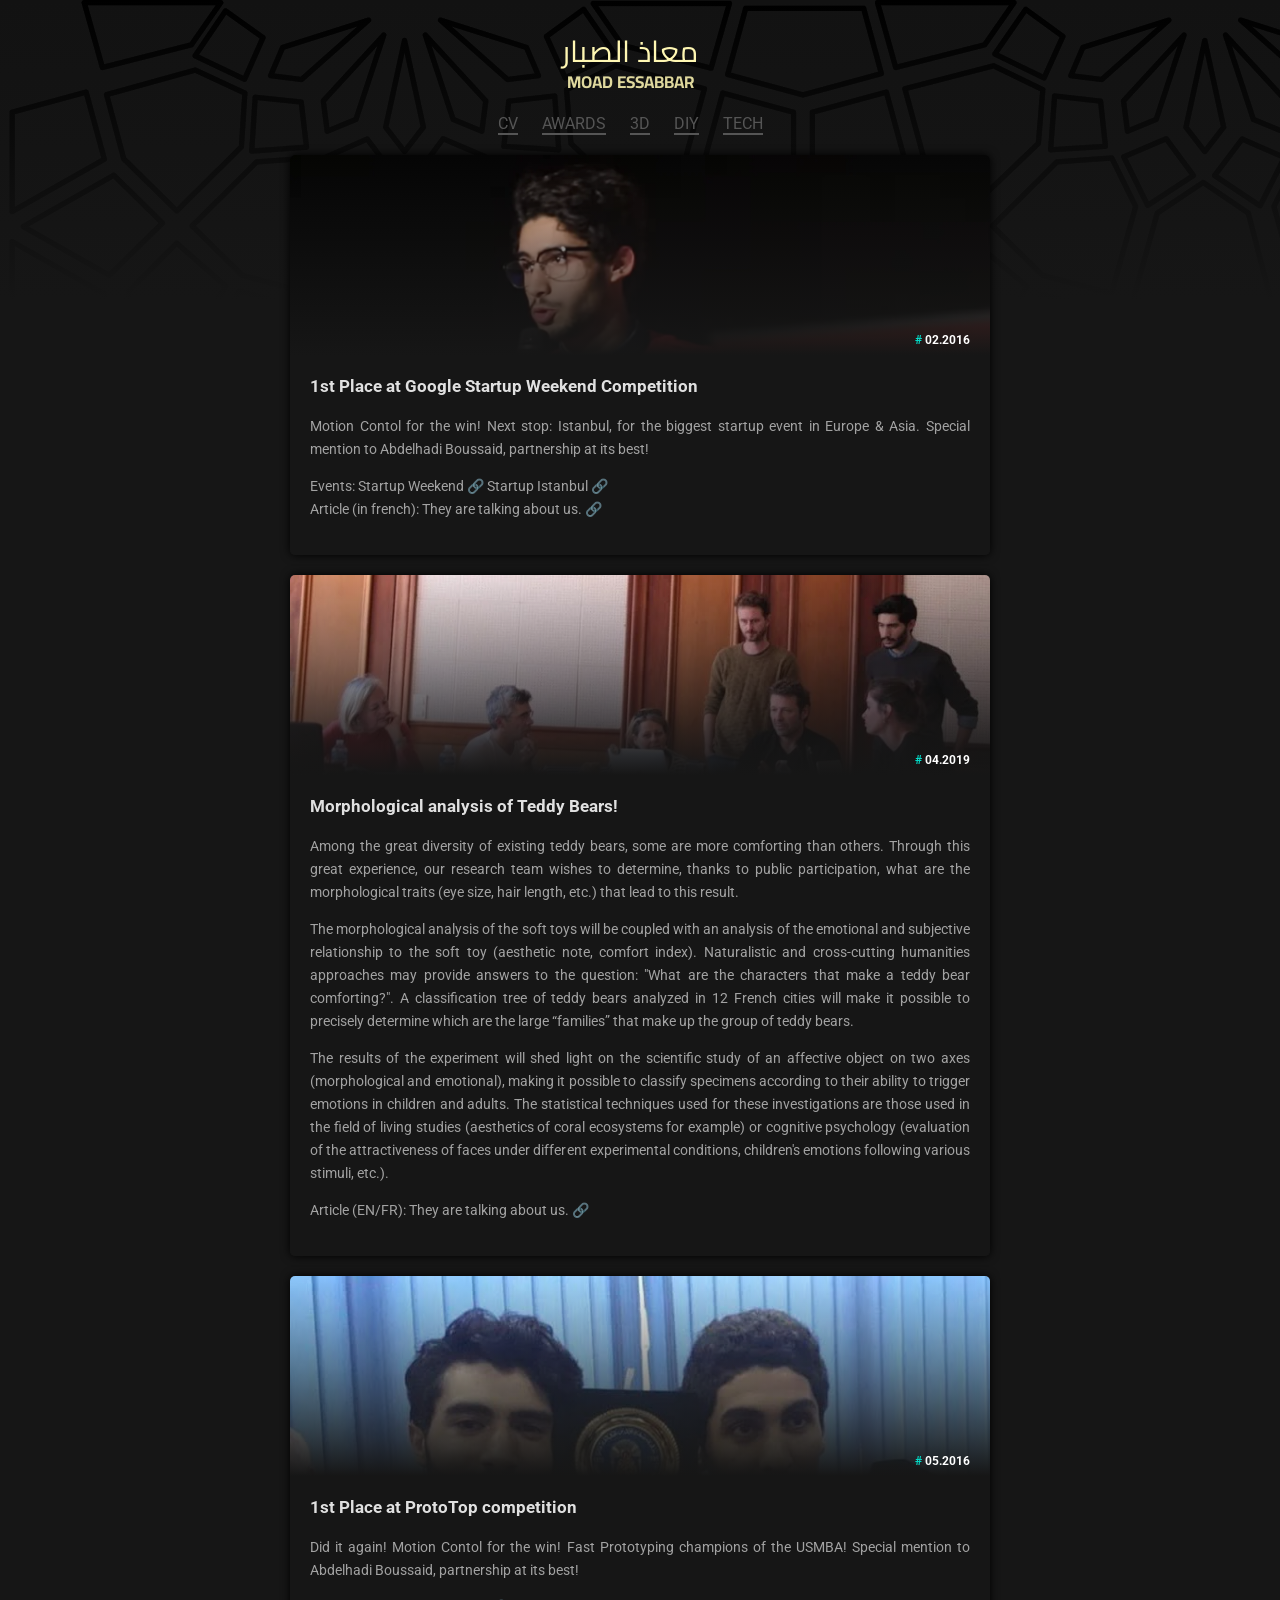
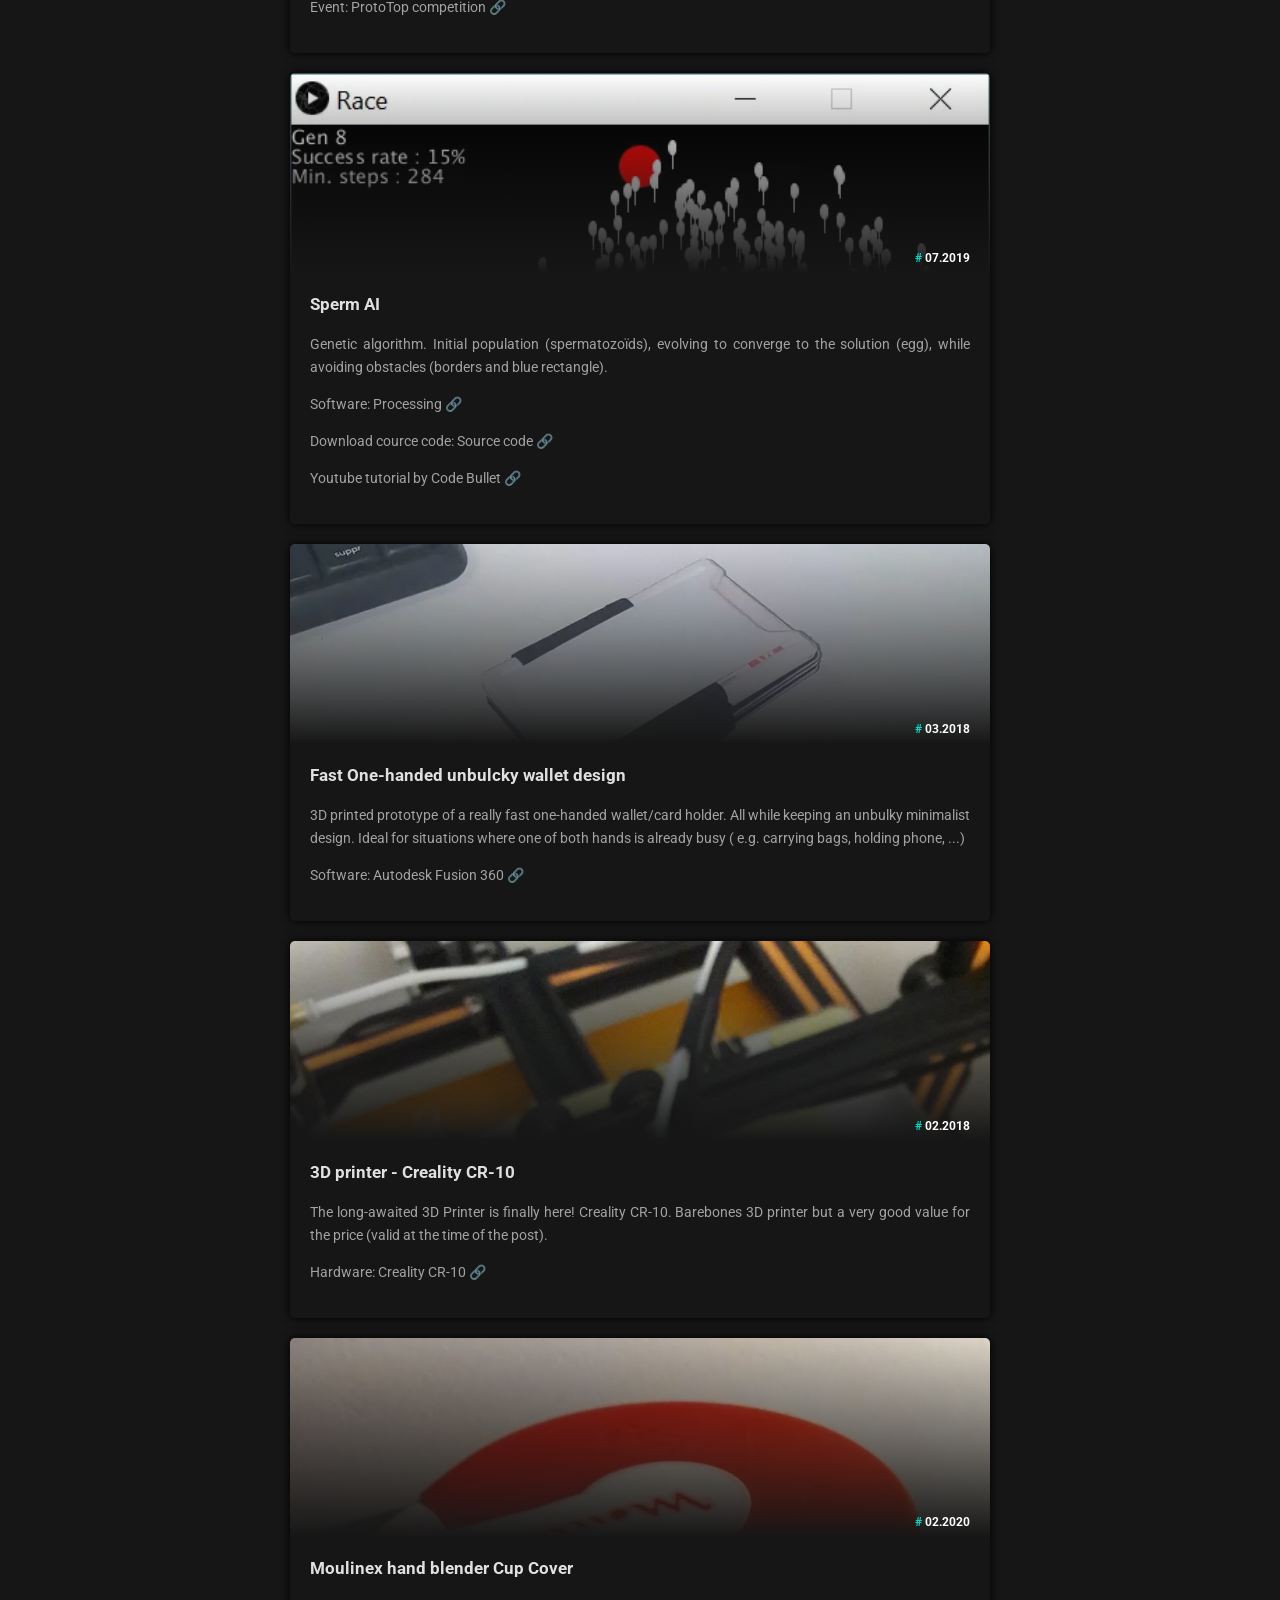
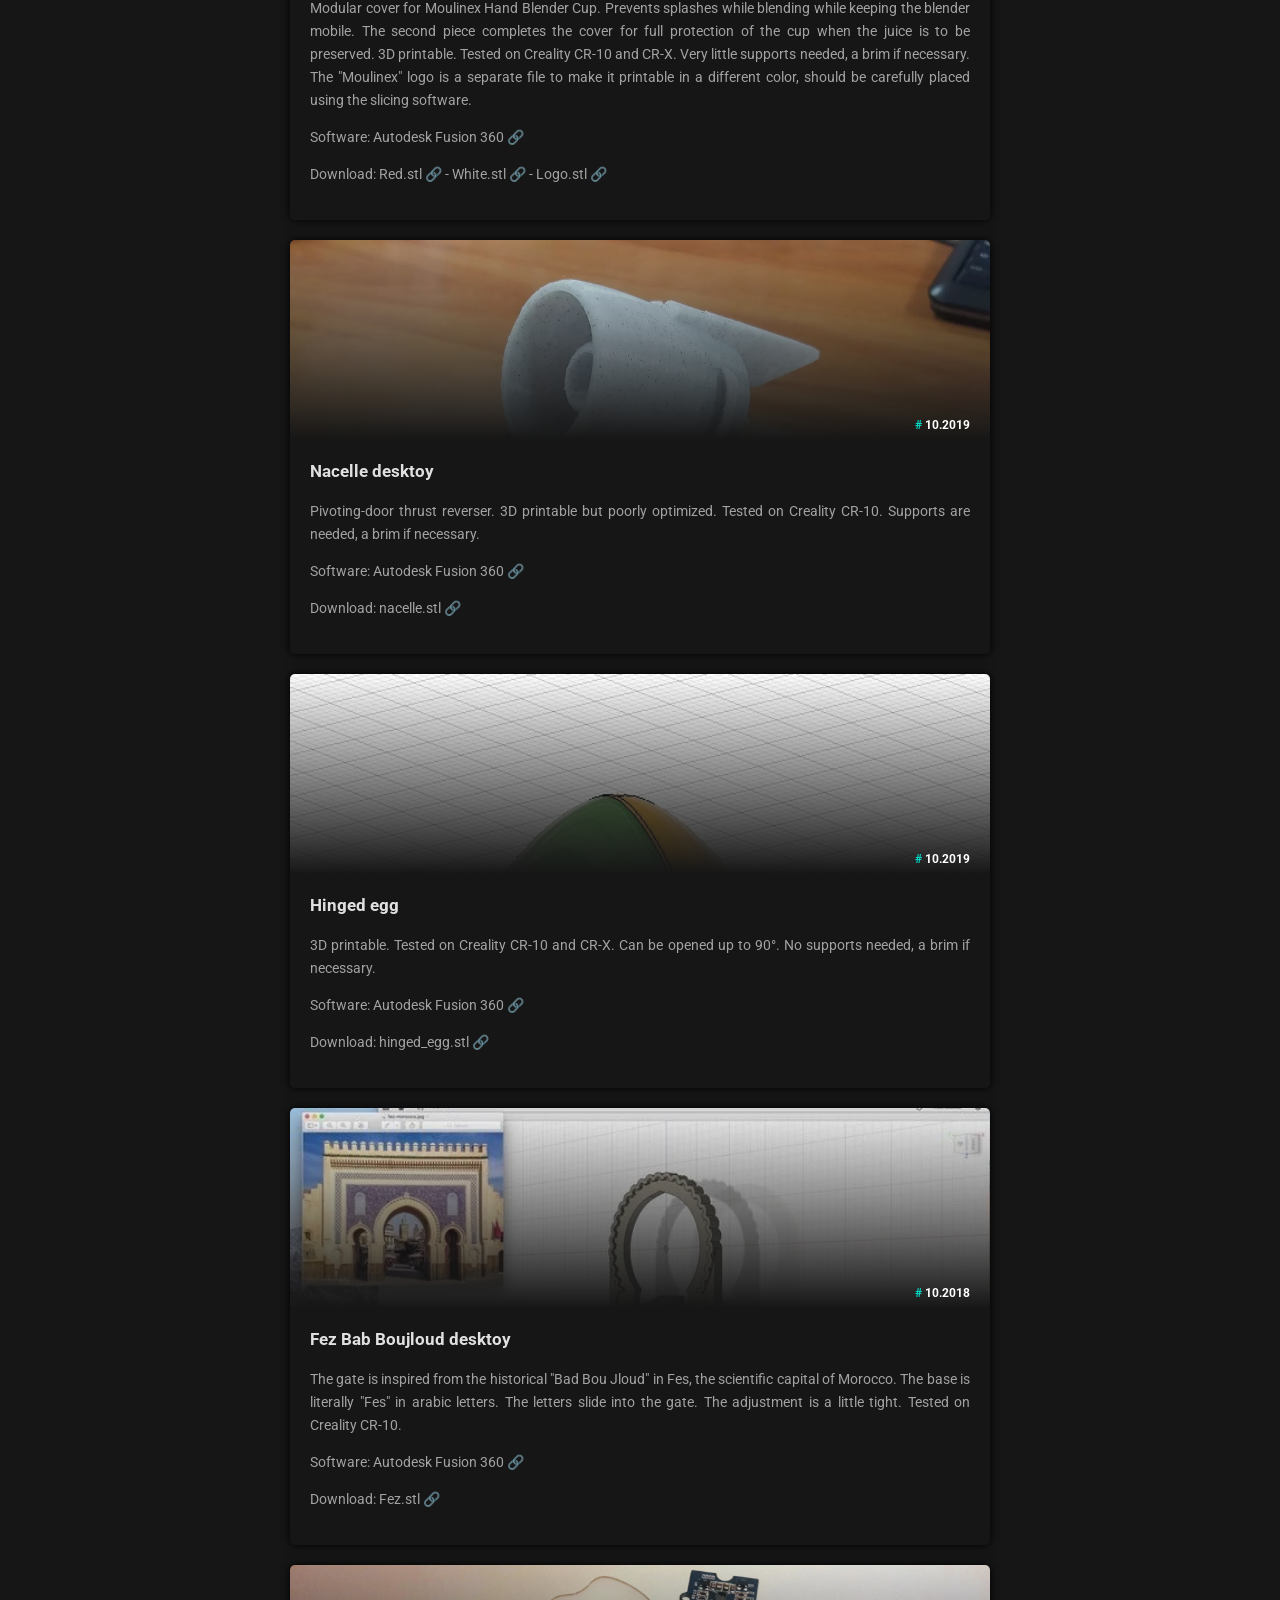
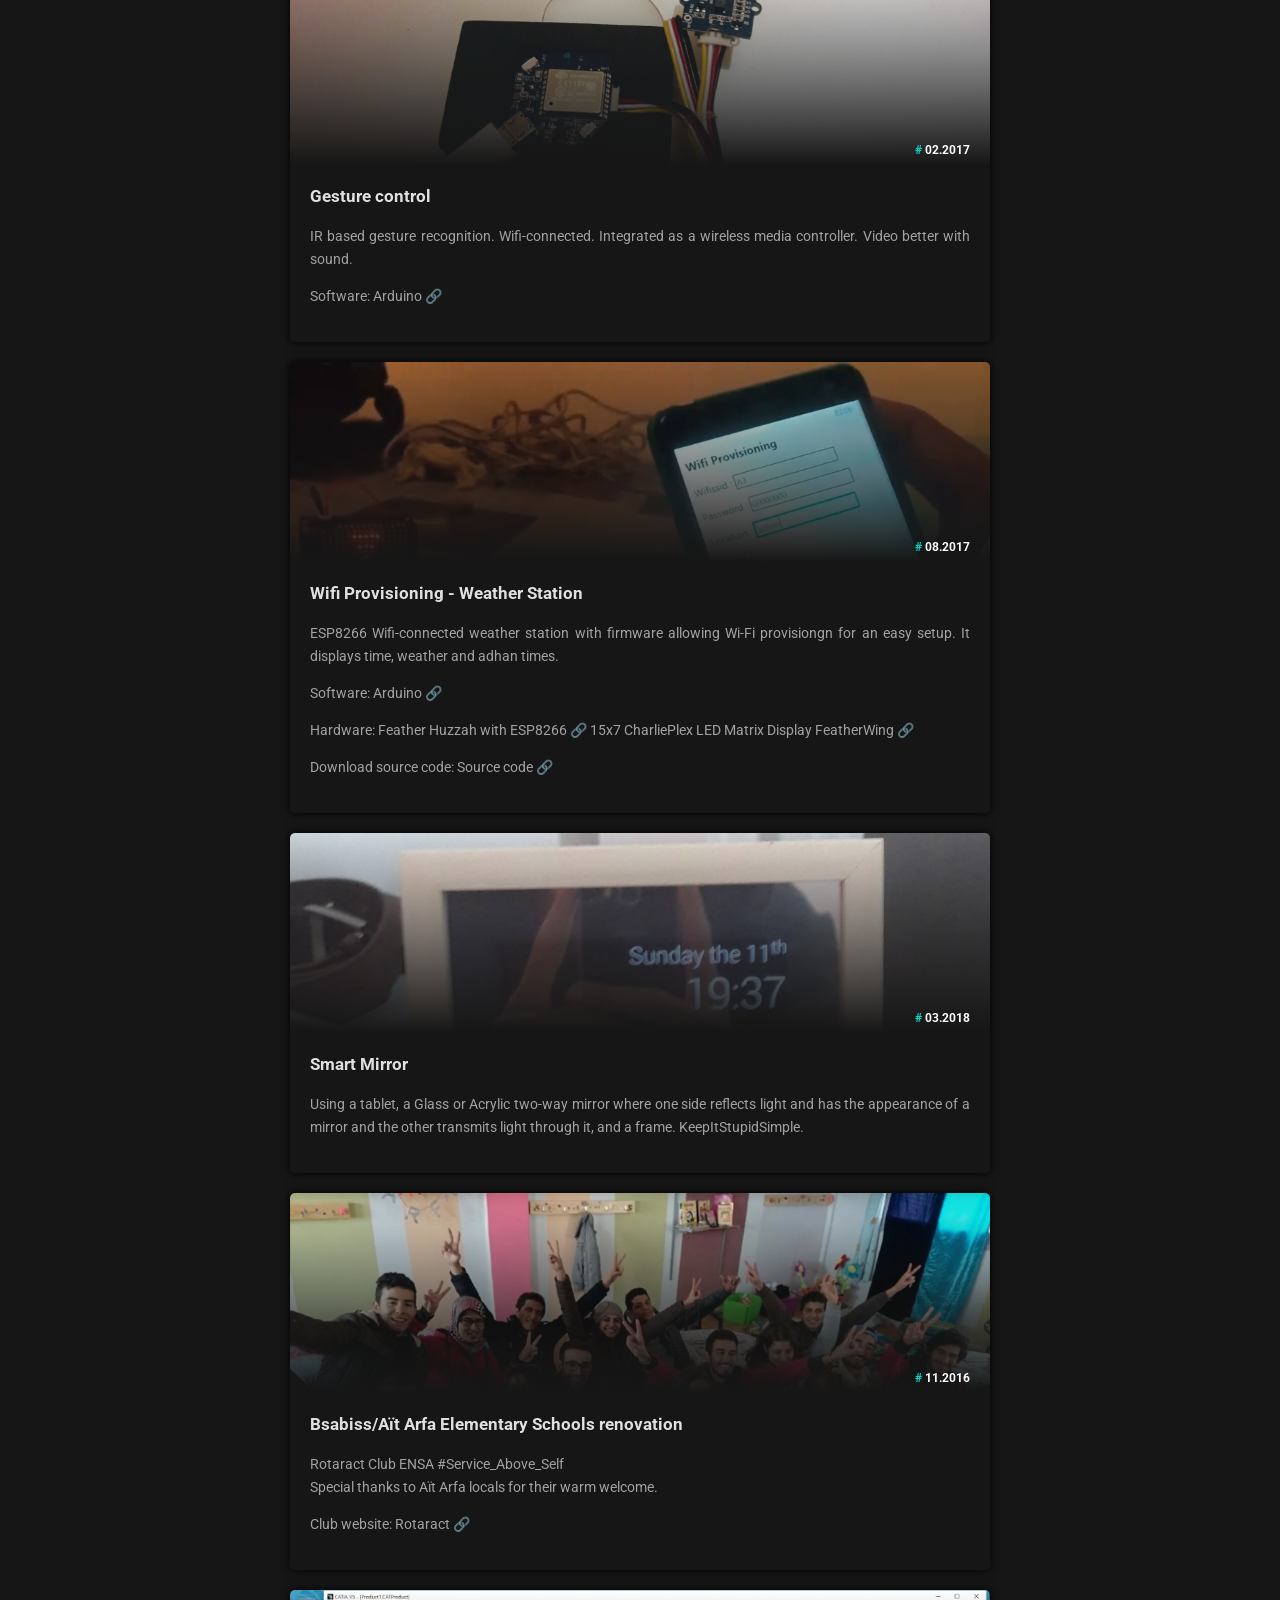
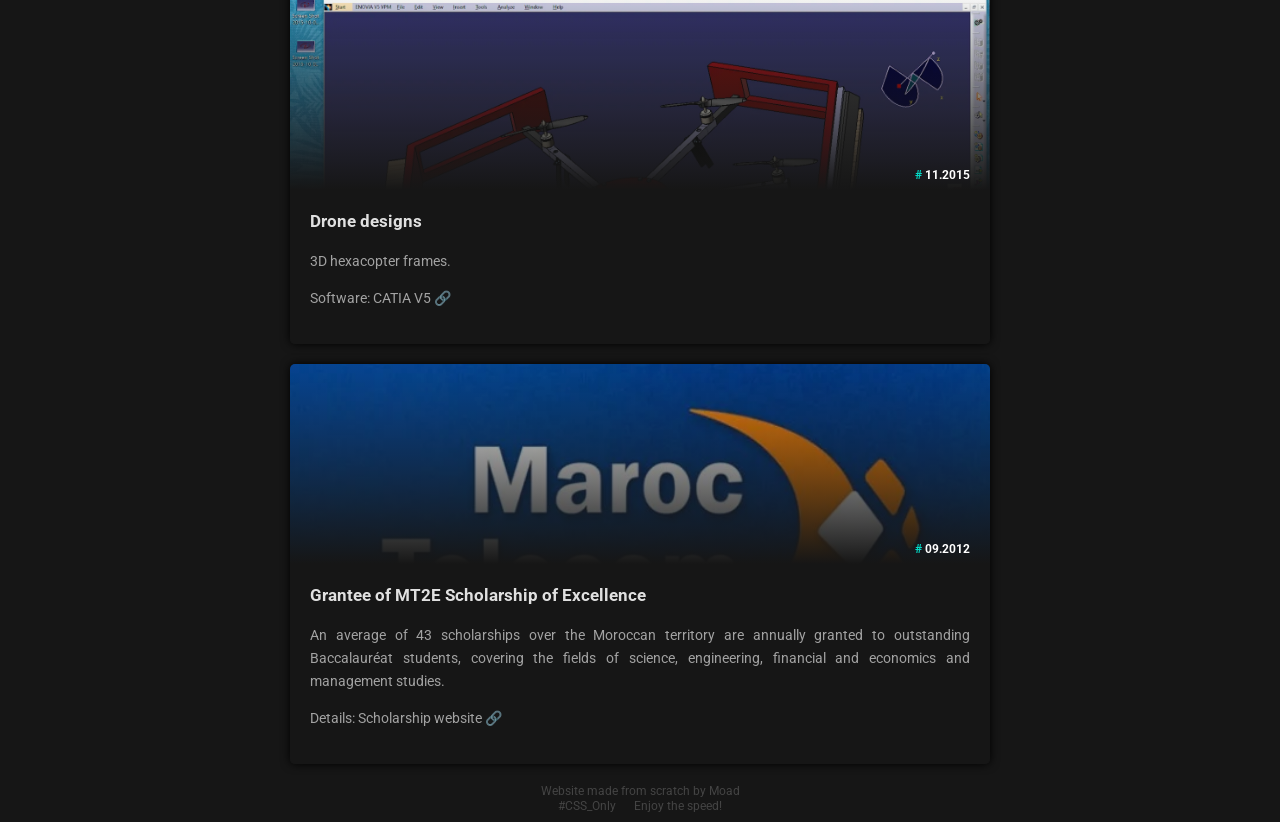
==== index.html @ 74f8d2ca "changed MT2E img" ====
<!DOCTYPE html>
<html lang="en">
  <head>
    <meta charset="utf-8">
	<meta name="viewport" content="width=device-width, initial-scale=1.0">
	<link rel="shortcut icon" href="icons/favicon.ico" />
	<link href="https://fonts.googleapis.com/css?family=Cairo|Roboto:400,700&display=swap" rel="stylesheet">
    <title>Moad Essabbar</title>
    <link rel="stylesheet" href="style.css">
  </head>
  
  <body>
	
	<input type="radio" name="filter" id="Home" checked>
	<label for="Home"><h1>معاذ الصبار</h1><h3 style ="margin-top: -12px;">MOAD ESSABBAR</h3></label>
	<input type="radio" name="filter" id="CV">
	<label for="CV"><a href="files/resume_en_v2.pdf" target="_blank">CV</a></label>
	<input type="radio" name="filter" id="Events">
	<label for="Events">AWARDS</label>
	<input type="radio" name="filter" id="CAD">
	<label for="CAD">3D</label>
	<input type="radio" name="filter" id="DIY">
	<label for="DIY">DIY</label>
	<input type="radio" name="filter" id="IT">
	<label for="IT">TECH</label>
	<div style="display: block;"></div>
	
	<div class="post Events"
	style="background-image: linear-gradient(rgba(0, 0, 0, 0), rgba(22,22,22,1) 200px),
	url('./images/SW1.webp');">
		<h6> 02.2016</h6>
		<h3>1st Place at Google Startup Weekend Competition</h3>
		<p>Motion Contol for the win! Next stop: Istanbul, for the biggest startup event in Europe & Asia. Special mention to Abdelhadi Boussaid, partnership at its best!</p>
		<p>Events: <a href="https://startupweekend.org/" target="_blank">Startup Weekend</a> <a href="https://startupistanbul.com/" target="_blank">Startup Istanbul</a></br>
		Article (in french): <a href="https://www.therollingnotes.com/2016/02/12/startup-weekend-marrakech/" target="_blank">They are talking about us.</a></p>
	</div>
	
	<div class="post Events"
	style="background-image: linear-gradient(rgba(0, 0, 0, 0), rgba(22,22,22,1) 200px),
	url('./images/nounours1.webp');">
		<h6>04.2019</h6>	
		<h3>Morphological analysis of Teddy Bears!</h3>
		<p>Among the great diversity of existing teddy bears, some are more comforting than others. Through this great experience, our research team wishes to determine, thanks to public participation, what are the morphological traits (eye size, hair length, etc.) that lead to this result.</p>		
		
		<p>The morphological analysis of the soft toys will be coupled with an analysis of the emotional and subjective relationship to the soft toy (aesthetic note, comfort index).
		Naturalistic and cross-cutting humanities approaches may provide answers to the question: "What are the characters that make a teddy bear comforting?". A classification tree of teddy bears analyzed in 12 French cities will make it possible to precisely determine which are the large “families” that make up the group of teddy bears.</p>

		<p>The results of the experiment will shed light on the scientific study of an affective object on two axes (morphological and emotional), making it possible to classify specimens according to their ability to trigger emotions in children and adults. The statistical techniques used for these investigations are those used in the field of living studies (aesthetics of coral ecosystems for example) or cognitive psychology (evaluation of the attractiveness of faces under different experimental conditions, children's emotions following various stimuli, etc.).</p>
		
		<p>Article (EN/FR): <a href="https://nuitdeschercheurs-france.eu/?GrandeExperience2019" target="_blank">They are talking about us.</a></p>
	</div>
	
	<div class="post Events"
	style="background-image: linear-gradient(rgba(0, 0, 0, 0), rgba(22,22,22,1) 200px),
	url('./images/prototop1.webp');">
		<h6>05.2016</h6>
		<h3>1st Place at ProtoTop competition</h3>
		<p>Did it again! Motion Contol for the win! Fast Prototyping champions of the USMBA! Special mention to Abdelhadi Boussaid, partnership at its best!</p>
		<p>Event: <a href="http://www.usmba.ac.ma/~usmba2/blog/appel-a-competition-de-prototypage-prototop/" target="_blank">ProtoTop competition</a></p>
	</div>
	
	<div class="post IT" data-category="post"
	style="background-image: linear-gradient(rgba(0, 0, 0, 0), rgba(22,22,22,1) 200px),
	url('./images/gen2.webp');">
		<h6>07.2019</h6>
		<h3>Sperm AI</h3>
		<p>Genetic algorithm. Initial population (spermatozoïds), evolving to converge to the solution (egg), while avoiding obstacles (borders and blue rectangle).</p>
		<p>Software: <a href="https://processing.org/" target="_blank">Processing</a></p>
		<p>Download cource code: <a href="files/SpermAI.zip" target="_blank">Source code</a></p>
		<p><a href="https://www.youtube.com/watch?v=BOZfhUcNiqk" target="_blank">Youtube tutorial by Code Bullet</a></p>
	</div>
	
	<div class="post DIY 3D"
	style="background-image: linear-gradient(rgba(0, 0, 0, 0), rgba(22,22,22,1) 200px),
	url('./images/wallet.webp');">
		<h6>03.2018</h6>
		<h3>Fast One-handed unbulcky wallet design</h3>
		<p>3D printed prototype of a really fast one-handed wallet/card holder. All while keeping an unbulky minimalist design. Ideal for situations where one of both hands is already busy ( e.g. carrying bags, holding phone, ...)</p>
		<p>Software: <a href="https://www.autodesk.com/products/fusion-360/overview#banner" target="_blank">Autodesk Fusion 360</a></p>
	</div>
	
	<div class="post DIY CAD"
	style="background-image: linear-gradient(rgba(0, 0, 0, 0), rgba(22,22,22,1) 200px),
	url('./images/printer4.webp');">
		<h6>02.2018</h6>
		<h3>3D printer - Creality CR-10</h3>
		<p>The long-awaited 3D Printer is finally here! Creality CR-10. Barebones 3D printer but a very good value for the price (valid at the time of the post).</p>
		<p>Hardware: <a href="https://www.creality3dshop.eu/collections/cr-series-3d-printer/products/creality-cr-10-3d-printer-prusa-i3-diy-kit-aluminum-large-print-size-300x300x400mm" target="_blank">Creality CR-10</a></p>
	</div>
	
	<div class="post CAD" data-category="post"
	style="background-image: linear-gradient(rgba(0, 0, 0, 0), rgba(22,22,22,1) 200px),
	url('./images/moulinex3.webp');">
		<h6>02.2020</h6>
		<h3>Moulinex hand blender Cup Cover</h3>
		<p>Modular cover for Moulinex Hand Blender Cup. Prevents splashes while blending while keeping the blender mobile. The second piece completes the cover for full protection of the cup when the juice is to be preserved. 3D printable. Tested on Creality CR-10 and CR-X. Very little supports needed, a brim if necessary. The "Moulinex" logo is a separate file to make it printable in a different color, should be carefully placed using the slicing software.</p>
		<p>Software: <a href="https://www.autodesk.com/products/fusion-360/overview#banner" target="_blank">Autodesk Fusion 360</a></p>
		<p>Download: <a href="files/Red.stl" target="_blank">Red.stl</a> - 
					 <a href="files/White.stl" target="_blank">White.stl</a> - 
					 <a href="files/Logo.stl" target="_blank">Logo.stl</a></p>
	</div>
		
	<div class="post CAD"
	style="background-image: linear-gradient(rgba(0, 0, 0, 0), rgba(22,22,22,1) 200px),
	url('./images/nacelle4.webp');">
		<h6>10.2019</h6>
		<h3>Nacelle desktoy</h3>
		<p>Pivoting-door thrust reverser. 3D printable but poorly optimized. Tested on Creality CR-10. Supports are needed, a brim if necessary.</p>
		<p>Software: <a href="https://www.autodesk.com/products/fusion-360/overview#banner" target="_blank">Autodesk Fusion 360</a></p>
		<p>Download: <a href="files/nacelle.stl" target="_blank">nacelle.stl</a></p>
	</div>	
	
	<div class="post CAD" data-category="post"
	style="background-image: linear-gradient(rgba(0, 0, 0, 0), rgba(22,22,22,1) 200px),
	url('./images/hinged_egg1.webp');">
		<h6>10.2019</h6>
		<h3>Hinged egg</h3>
		<p>3D printable. Tested on Creality CR-10 and CR-X. Can be opened up to 90°. No supports needed, a brim if necessary.</p>
		<p>Software: <a href="https://www.autodesk.com/products/fusion-360/overview#banner" target="_blank">Autodesk Fusion 360</a></p>
		<p>Download: <a href="files/hinged_egg.stl" target="_blank">hinged_egg.stl</a></p>
	</div>
	
	<div class="post CAD"
	style="background-image: linear-gradient(rgba(0, 0, 0, 0), rgba(22,22,22,1) 200px),
	url('./images/fez2.webp');">
		<h6>10.2018</h6>
		<h3>Fez Bab Boujloud desktoy</h3>
		<p>The gate is inspired from the historical "Bad Bou Jloud" in Fes, the scientific capital of Morocco. The base is literally "Fes" in arabic letters.
		The letters slide into the gate. The adjustment is a little tight. Tested on Creality CR-10.</p>
		<p>Software: <a href="https://www.autodesk.com/products/fusion-360/overview#banner" target="_blank">Autodesk Fusion 360</a></p>
		<p>Download: <a href="files/Fez.stl" target="_blank">Fez.stl</a></p>
	</div>
	
	<div class="post IT"
	style="background-image: linear-gradient(rgba(0, 0, 0, 0), rgba(22,22,22,1) 200px),
	url('./images/gesture.webp');">
		<h6>02.2017</h6>
		<h3>Gesture control</h3>
		<p>IR based gesture recognition. Wifi-connected. Integrated as a wireless media controller. Video better with sound.</p>
		<p>Software: <a href="https://www.arduino.cc/" target="_blank">Arduino</a></p>
	</div>
	
	<div class="post DIY IT"
	style="background-image: linear-gradient(rgba(0, 0, 0, 0), rgba(22,22,22,1) 200px),
	url('./images/wifi_provisioning.webp');">	
		<h6>08.2017</h6>
		<h3>Wifi Provisioning - Weather Station</h3>
		<p>ESP8266 Wifi-connected weather station with firmware allowing Wi-Fi provisiongn for an easy setup. It displays time, weather and adhan times.</p>
		<p>Software: <a href="https://www.arduino.cc/" target="_blank">Arduino</a></p>
		<p>Hardware: <a href="https://www.adafruit.com/product/2821" target="_blank">Feather Huzzah with ESP8266</a> <a href="https://www.adafruit.com/product/3134" target="_blank"> 15x7 CharliePlex LED Matrix Display FeatherWing</a></p>
		<p>Download source code: <a href="files/time_weather_adhan.ino" target="_blank">Source code</a></p>
	</div>
	
	<div class="post DIY IT"

	style="background-image: linear-gradient(rgba(0, 0, 0, 0), rgba(22,22,22,1) 200px),
	url('./images/mirror.webp');">	
		<h6>03.2018</h6>
		<h3>Smart Mirror</h3>
		<p>Using a tablet, a Glass or Acrylic two-way mirror where one side reflects light and has the appearance of a mirror and the other transmits light through it, and a frame. KeepItStupidSimple.</p>
	</div>
	
	<div class="post Events"
	style="background-image: linear-gradient(rgba(0, 0, 0, 0), rgba(22,22,22,1) 200px),
	url('./images/RC4.webp');">	
		<h6>11.2016</h6>
		<h3>Bsabiss/Aït Arfa Elementary Schools renovation</h3>
		<p>Rotaract Club ENSA #Service_Above_Self</br>
		Special thanks to Aït Arfa locals for their warm welcome.</p>
		<p>Club website: <a href="https://www.rotary.org/en/get-involved/rotaract-clubs?gclid=Cj0KCQiAn8nuBRCzARIsAJcdIfOLDqCzZlYASJnVE8rsb4gZpM_kuur6jbyZxWwqQ8kAEdUEHRRJhewaAo4MEALw_wcB" target="_blank">Rotaract</a></p>
	</div>
		
	<div class="post 3D"
	style="background-image: linear-gradient(rgba(0, 0, 0, 0), rgba(22,22,22,1) 200px),
	url('./images/drone2.webp');">
		<h6>11.2015</h6>
		<h3>Drone designs</h3>
		<p>3D hexacopter frames.</p>
		<p>Software: <a href="https://www.3ds.com/products-services/catia/" target="_blank">CATIA V5</a></p>
	</div>
	
	<div class="post Events"
	style="background-image: linear-gradient(rgba(0, 0, 0, 0), rgba(22,22,22,1) 200px),
	url('./images/mt2e.webp');">	
		<h6>09.2012</h6>
		<h3>Grantee of MT2E Scholarship of Excellence </h3>
		<p>An average of 43 scholarships over the Moroccan territory are annually granted to outstanding Baccalauréat students, covering the fields of science, engineering, financial and economics and management studies.</p>
		<p>Details: <a href="http://www.bibalex.org/he_funding/Donors/Details.aspx?ID=98" target="_blank">Scholarship website</a></p>
	</div>
	
	<div class="footer">
		Website made from scratch by Moad</br>
		#CSS_Only &emsp; Enjoy the speed!
	</div>
	
  </body>
</html>
---- style.css ----
@media only screen and (min-width:700px) {

	body {
		max-width: 700px;
		margin-left: auto;
		margin-right: auto
	}
	
	input[name=filter]:not([id="Home"]):not(:checked) + label:hover {
		color: #fff7b3;
		border-bottom-color: #fff7b3;
		opacity: .5
	}
}

html {overflow-y: scroll;}

body {
	padding-right: 25px;
	padding-left: 25px;
	background-color: #121212;
	font-family: 'Roboto'; 
	color: #FFF;
	text-align: center;
	
	background-image: linear-gradient(rgba(0, 0, 0, 0), rgba(22,22,22,1) 300px),
	url('./images/pattern.webp');
}


h1 { font-size: 30px; font-weight: 400; line-height: 23px;}

h3 { font-size: 17px; font-weight: 700; line-height: 23px; opacity: 0.87;}

h6 { font-size: 12px; font-weight: 700; text-align: right; }

h6:before { color: #03DAC6;  content: "# "; }

p { font-size: 14px; font-style: normal; font-variant: normal; font-weight: 400; line-height: 23px; text-align: justify; text-justify: inter-word; opacity: 0.6; }

.post a {
	text-decoration: none;
	color: inherit;
	cursor: pointer;
}


.post a:after { content: " \1F517";}

.post {
	margin-bottom: 20px;
	border-radius: 5px;
	padding: 20px;
	padding-top: 150px;
	-webkit-box-shadow: 0 0 10px #000;
    box-shadow: 0 0 10px #000;
	
	background-repeat: no-repeat;
	background-size: 100%;
	background-position: 0% 0%;
	
	text-align: left;
}

#CV + label a{
	color: inherit;
	text-decoration: none;
}

input[name=filter] {
	display: none;
}

input[name=filter] + label {
	color: #555;
	margin-bottom: 20px;
	margin-right: 20px;
	cursor: pointer;
}

input[id=Home] + label {
	display: block;
	margin-top: 40px;
	font-family: 'Cairo';
}

input[name=filter]:not([id="Home"]) + label {
	display: inline-block;
	border-bottom: 2px solid #555;
}

input[name=filter]:not([id="Home"]):checked + label {
	border-bottom-color: #fff7b3;
}

input[name=filter]:checked + label {
	color: #fff7b3;
}

input[id=Home]:checked ~ .post {
	display:;
}

input[id=Events]:checked ~ .post:not([class~="Events"]),
input[id=CAD]:checked ~ .post:not([class~="CAD"]),
input[id=DIY]:checked ~ .post:not([class~="DIY"]),
input[id=IT]:checked ~ .post:not([class~="IT"]){
  display: none;
}

.footer {
	color: #444;
	font-size: 12px; font-style: normal; font-variant: normal; font-weight: 400;line-height: 15px;
}
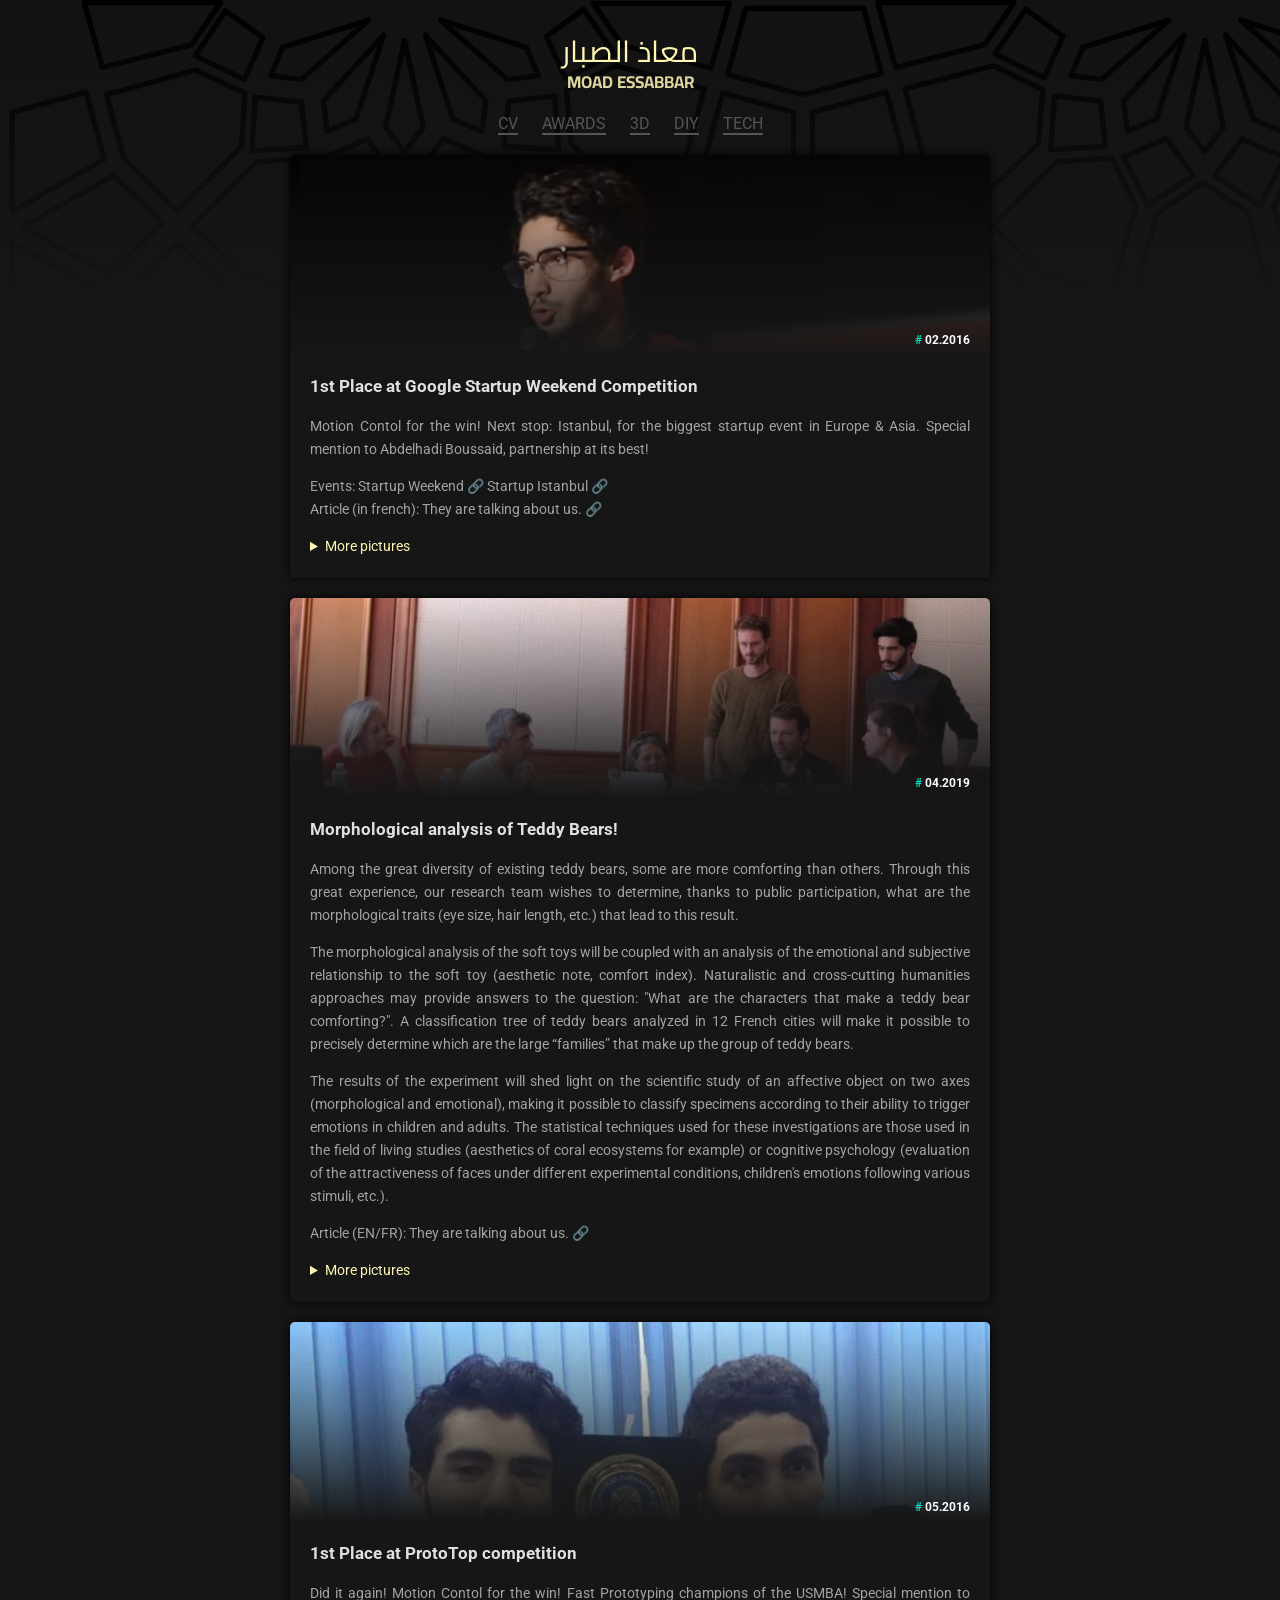
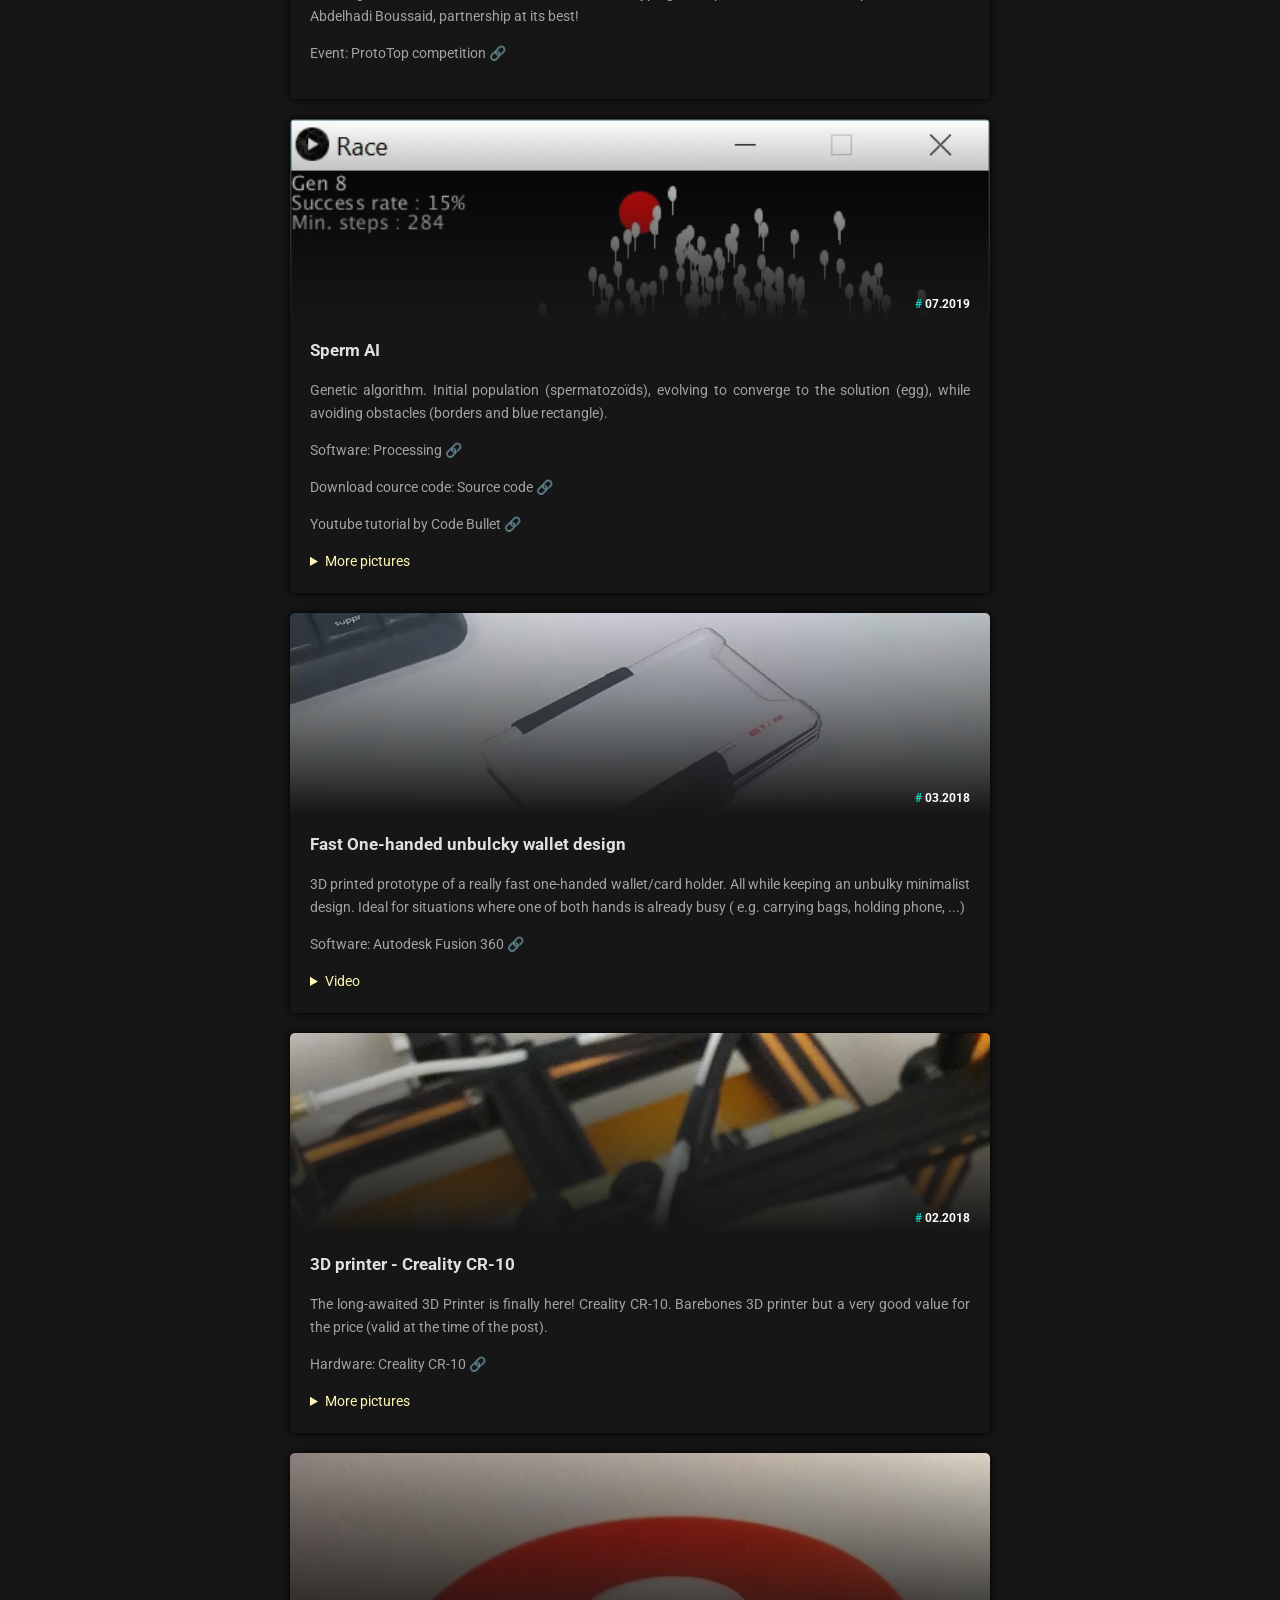
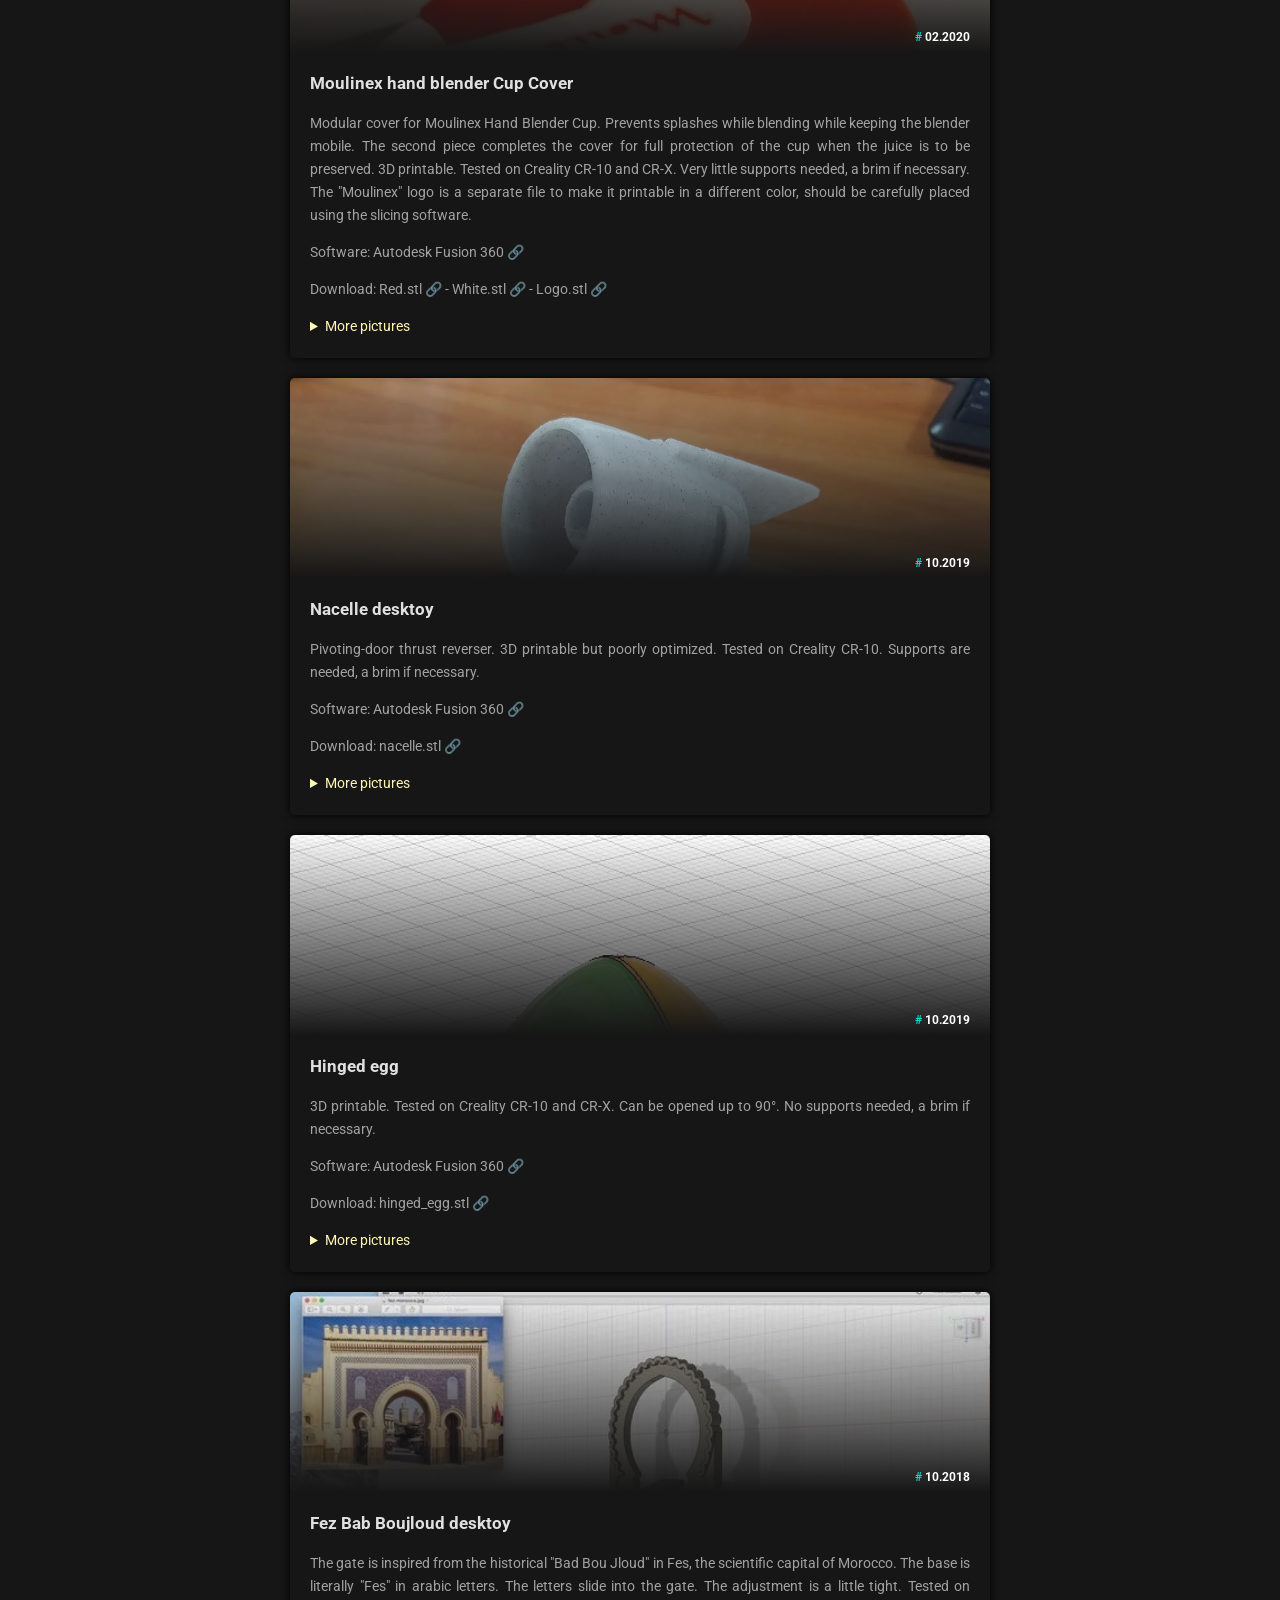
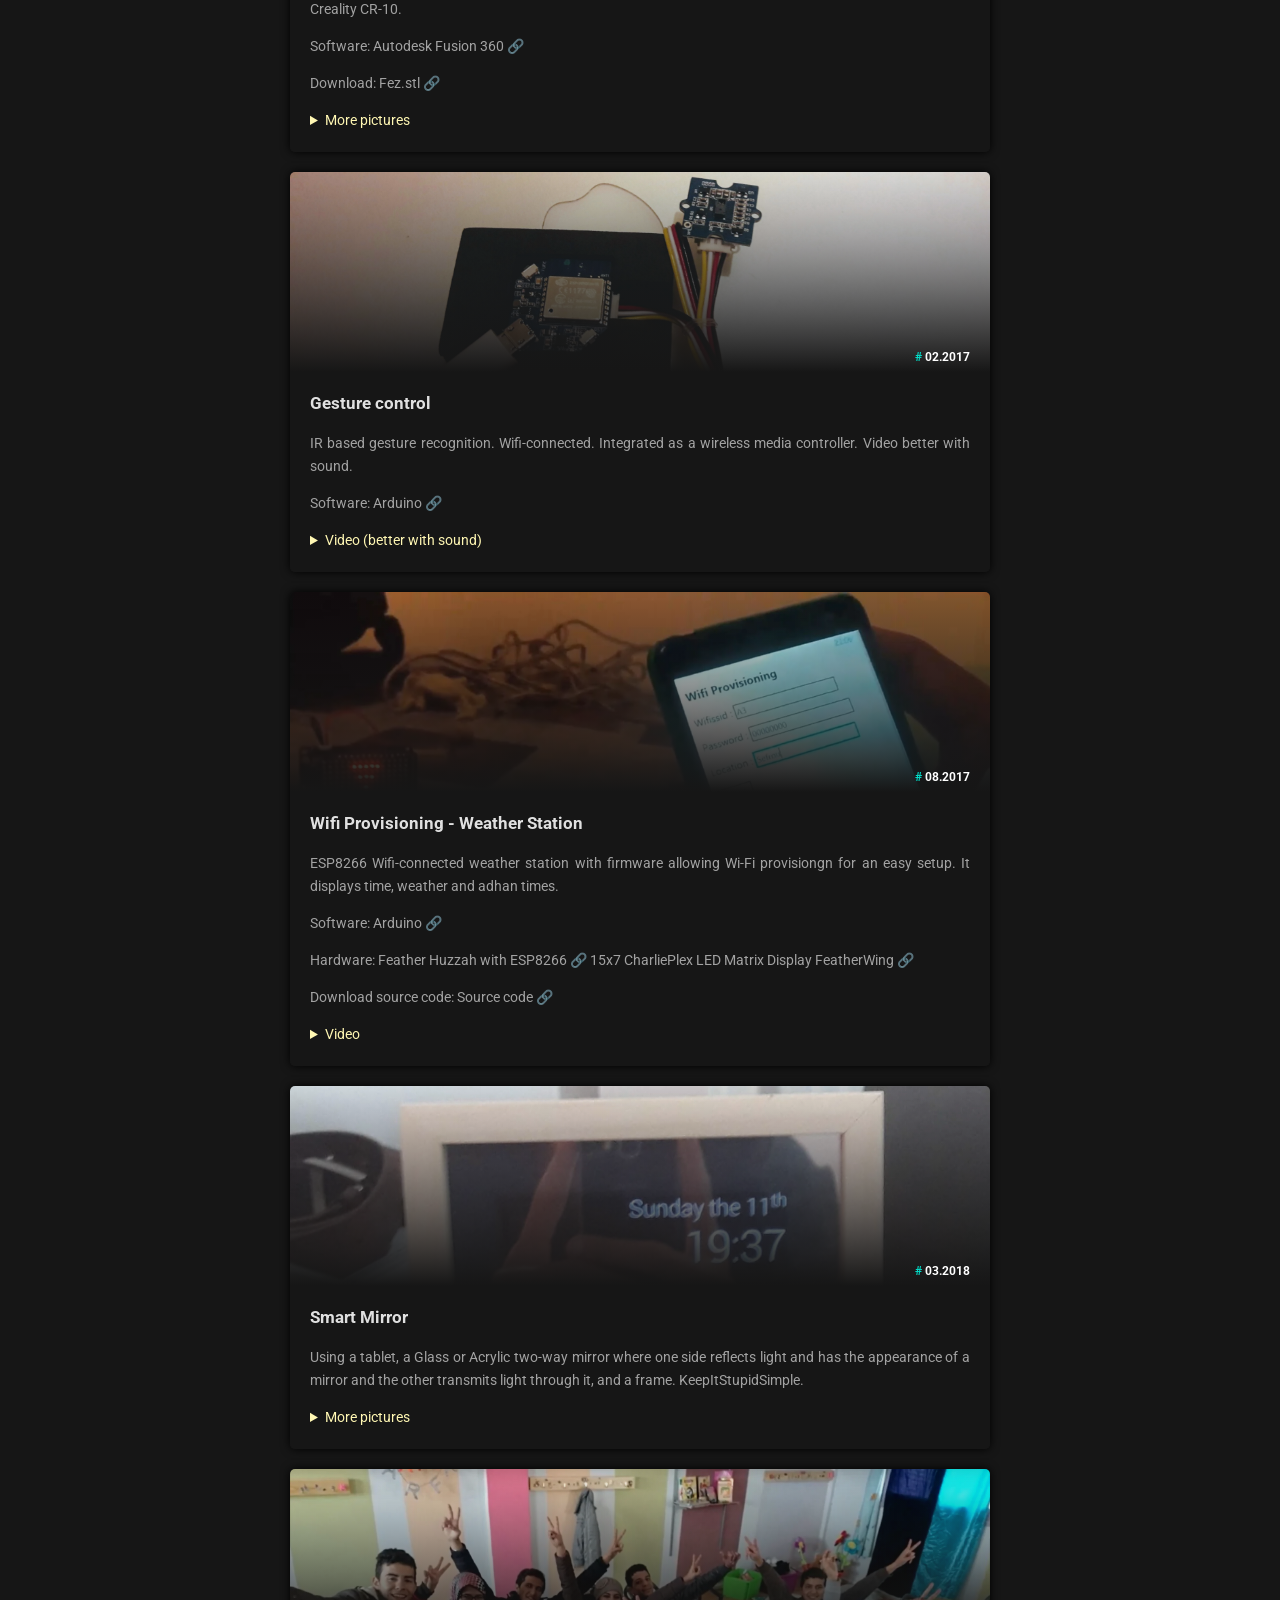
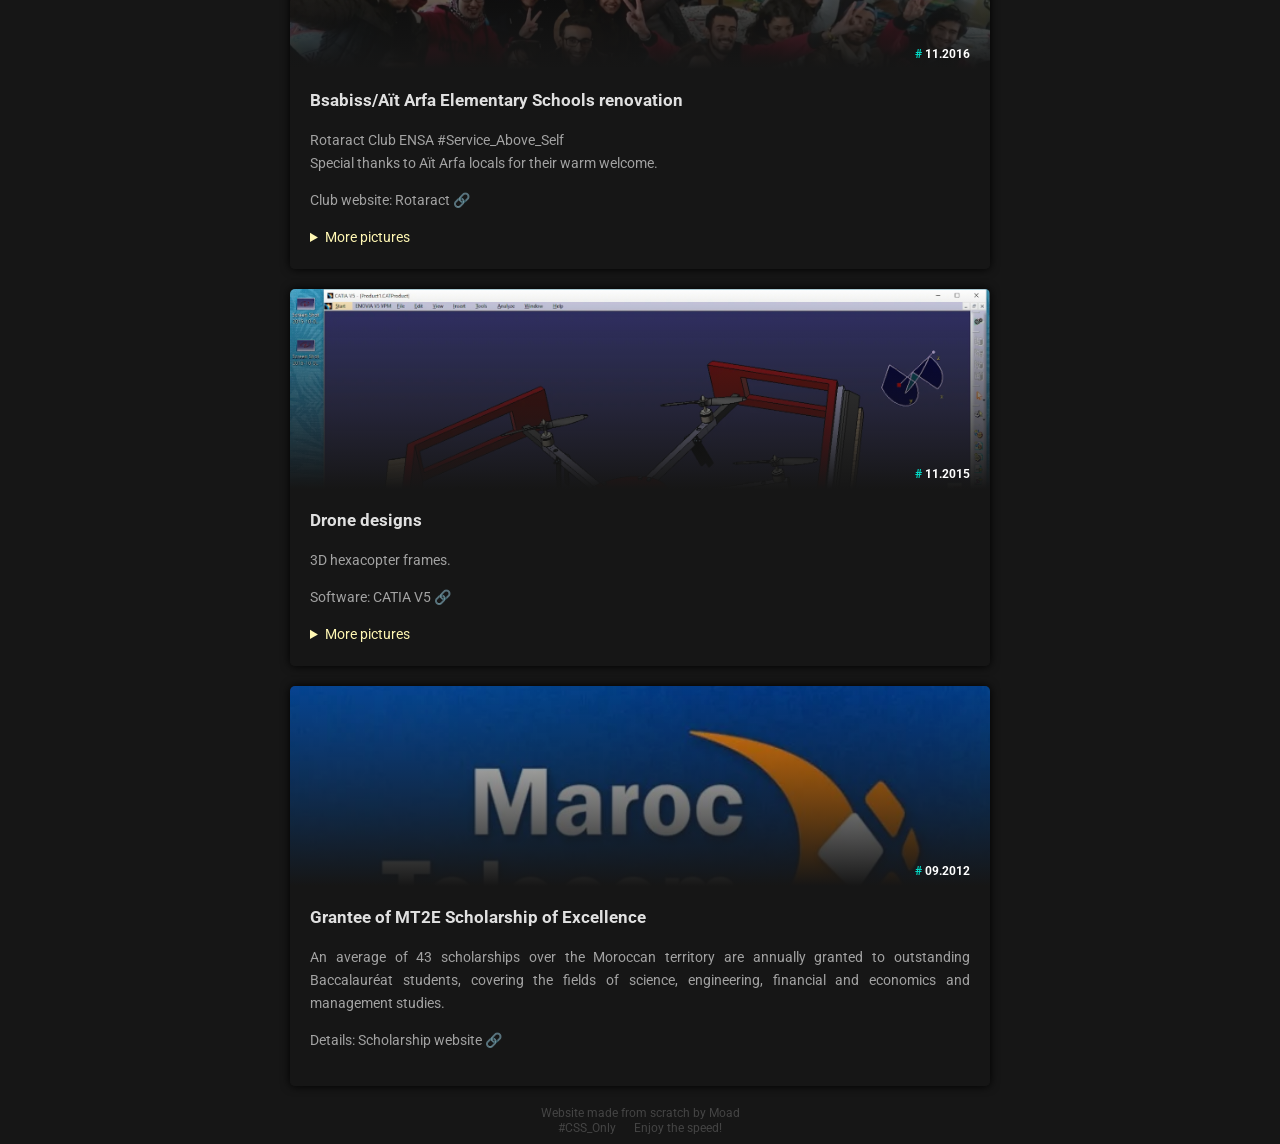
==== commit a32f8b93: "added images and videos" ====
--- a/index.html
+++ b/index.html
@@ -27,12 +27,19 @@
 	
 	<div class="post Events"
 	style="background-image: linear-gradient(rgba(0, 0, 0, 0), rgba(22,22,22,1) 200px),
-	url('./images/SW1.webp');">
+	url('./images/SW1.webp');">	
 		<h6> 02.2016</h6>
 		<h3>1st Place at Google Startup Weekend Competition</h3>
 		<p>Motion Contol for the win! Next stop: Istanbul, for the biggest startup event in Europe & Asia. Special mention to Abdelhadi Boussaid, partnership at its best!</p>
 		<p>Events: <a href="https://startupweekend.org/" target="_blank">Startup Weekend</a> <a href="https://startupistanbul.com/" target="_blank">Startup Istanbul</a></br>
 		Article (in french): <a href="https://www.therollingnotes.com/2016/02/12/startup-weekend-marrakech/" target="_blank">They are talking about us.</a></p>
+		
+		 <details>
+			<summary>More pictures</summary>
+			<img class="more-img" loading="lazy" src="./images/SW2.webp">
+			<img class="more-img" loading="lazy" src="./images/SW3.webp">
+		</details> 
+		
 	</div>
 	
 	<div class="post Events"
@@ -46,8 +53,12 @@
 		Naturalistic and cross-cutting humanities approaches may provide answers to the question: "What are the characters that make a teddy bear comforting?". A classification tree of teddy bears analyzed in 12 French cities will make it possible to precisely determine which are the large “families” that make up the group of teddy bears.</p>
 
 		<p>The results of the experiment will shed light on the scientific study of an affective object on two axes (morphological and emotional), making it possible to classify specimens according to their ability to trigger emotions in children and adults. The statistical techniques used for these investigations are those used in the field of living studies (aesthetics of coral ecosystems for example) or cognitive psychology (evaluation of the attractiveness of faces under different experimental conditions, children's emotions following various stimuli, etc.).</p>
-		
 		<p>Article (EN/FR): <a href="https://nuitdeschercheurs-france.eu/?GrandeExperience2019" target="_blank">They are talking about us.</a></p>
+		<details>
+			<summary>More pictures</summary>
+			<img class="more-img" loading="lazy" src="./images/nounours2.webp">
+			<img class="more-img" loading="lazy" src="./images/nounours3.webp">
+		</details> 
 	</div>
 	
 	<div class="post Events"
@@ -68,6 +79,12 @@
 		<p>Software: <a href="https://processing.org/" target="_blank">Processing</a></p>
 		<p>Download cource code: <a href="files/SpermAI.zip" target="_blank">Source code</a></p>
 		<p><a href="https://www.youtube.com/watch?v=BOZfhUcNiqk" target="_blank">Youtube tutorial by Code Bullet</a></p>
+		<details>
+			<summary>More pictures</summary>
+			<img class="more-img" loading="lazy" src="./images/gen1.webp">
+			<img class="more-img" loading="lazy" src="./images/gen2.webp">
+			<img class="more-img" loading="lazy" src="./images/Processing.webp">
+		</details> 
 	</div>
 	
 	<div class="post DIY 3D"
@@ -77,6 +94,13 @@
 		<h3>Fast One-handed unbulcky wallet design</h3>
 		<p>3D printed prototype of a really fast one-handed wallet/card holder. All while keeping an unbulky minimalist design. Ideal for situations where one of both hands is already busy ( e.g. carrying bags, holding phone, ...)</p>
 		<p>Software: <a href="https://www.autodesk.com/products/fusion-360/overview#banner" target="_blank">Autodesk Fusion 360</a></p>
+		<details>
+			<summary>Video</summary>
+			<video class="more-vid" controls loop muted>
+			  <source src="./videos/wallet.mp4" type="video/mp4">
+			  Your browser does not support the video tag.
+			</video>
+		</details>
 	</div>
 	
 	<div class="post DIY CAD"
@@ -86,6 +110,13 @@
 		<h3>3D printer - Creality CR-10</h3>
 		<p>The long-awaited 3D Printer is finally here! Creality CR-10. Barebones 3D printer but a very good value for the price (valid at the time of the post).</p>
 		<p>Hardware: <a href="https://www.creality3dshop.eu/collections/cr-series-3d-printer/products/creality-cr-10-3d-printer-prusa-i3-diy-kit-aluminum-large-print-size-300x300x400mm" target="_blank">Creality CR-10</a></p>
+		<details>
+			<summary>More pictures</summary>
+			<img class="more-img" loading="lazy" src="./images/printer4.webp">
+			<img class="more-img" loading="lazy" src="./images/printer1.webp">
+			<img class="more-img" loading="lazy" src="./images/printer2.webp">
+			<img class="more-img" loading="lazy" src="./images/printer3.webp">
+		</details> 
 	</div>
 	
 	<div class="post CAD" data-category="post"
@@ -98,6 +129,14 @@
 		<p>Download: <a href="files/Red.stl" target="_blank">Red.stl</a> - 
 					 <a href="files/White.stl" target="_blank">White.stl</a> - 
 					 <a href="files/Logo.stl" target="_blank">Logo.stl</a></p>
+		<details>
+			<summary>More pictures</summary>
+			<img class="more-img" loading="lazy" src="./images/moulinex1.webp">
+			<img class="more-img" loading="lazy" src="./images/moulinex2.webp">
+			<img class="more-img" loading="lazy" src="./images/moulinex3.webp">
+			<img class="more-img" loading="lazy" src="./images/moulinex4.webp">
+			<img class="more-img" loading="lazy" src="./images/moulinex5.webp">
+		</details> 
 	</div>
 		
 	<div class="post CAD"
@@ -108,6 +147,13 @@
 		<p>Pivoting-door thrust reverser. 3D printable but poorly optimized. Tested on Creality CR-10. Supports are needed, a brim if necessary.</p>
 		<p>Software: <a href="https://www.autodesk.com/products/fusion-360/overview#banner" target="_blank">Autodesk Fusion 360</a></p>
 		<p>Download: <a href="files/nacelle.stl" target="_blank">nacelle.stl</a></p>
+		<details>
+			<summary>More pictures</summary>
+			<img class="more-img" loading="lazy" src="./images/nacelle1.webp">
+			<img class="more-img" loading="lazy" src="./images/nacelle2.webp">
+			<img class="more-img" loading="lazy" src="./images/nacelle3.webp">
+			<img class="more-img" loading="lazy" src="./images/nacelle4.webp">
+		</details> 
 	</div>	
 	
 	<div class="post CAD" data-category="post"
@@ -118,6 +164,11 @@
 		<p>3D printable. Tested on Creality CR-10 and CR-X. Can be opened up to 90°. No supports needed, a brim if necessary.</p>
 		<p>Software: <a href="https://www.autodesk.com/products/fusion-360/overview#banner" target="_blank">Autodesk Fusion 360</a></p>
 		<p>Download: <a href="files/hinged_egg.stl" target="_blank">hinged_egg.stl</a></p>
+		<details>
+			<summary>More pictures</summary>
+			<img class="more-img" loading="lazy" src="./images/hinged_egg1.webp">
+			<img class="more-img" loading="lazy" src="./images/hinged_egg2.webp">
+		</details> 
 	</div>
 	
 	<div class="post CAD"
@@ -129,6 +180,12 @@
 		The letters slide into the gate. The adjustment is a little tight. Tested on Creality CR-10.</p>
 		<p>Software: <a href="https://www.autodesk.com/products/fusion-360/overview#banner" target="_blank">Autodesk Fusion 360</a></p>
 		<p>Download: <a href="files/Fez.stl" target="_blank">Fez.stl</a></p>
+		<details>
+			<summary>More pictures</summary>
+			<img class="more-img" loading="lazy" src="./images/fez1.webp">
+			<img class="more-img" loading="lazy" src="./images/fez3.webp">
+			<img class="more-img" loading="lazy" src="./images/fez2.webp">
+		</details> 
 	</div>
 	
 	<div class="post IT"
@@ -138,6 +195,13 @@
 		<h3>Gesture control</h3>
 		<p>IR based gesture recognition. Wifi-connected. Integrated as a wireless media controller. Video better with sound.</p>
 		<p>Software: <a href="https://www.arduino.cc/" target="_blank">Arduino</a></p>
+		<details>
+			<summary>Video (better with sound)</summary>
+			<video class="more-vid" controls loop>
+			  <source src="./videos/gesture.mp4" type="video/mp4">
+			  Your browser does not support the video tag.
+			</video>
+		</details>
 	</div>
 	
 	<div class="post DIY IT"
@@ -149,15 +213,25 @@
 		<p>Software: <a href="https://www.arduino.cc/" target="_blank">Arduino</a></p>
 		<p>Hardware: <a href="https://www.adafruit.com/product/2821" target="_blank">Feather Huzzah with ESP8266</a> <a href="https://www.adafruit.com/product/3134" target="_blank"> 15x7 CharliePlex LED Matrix Display FeatherWing</a></p>
 		<p>Download source code: <a href="files/time_weather_adhan.ino" target="_blank">Source code</a></p>
+		<details>
+			<summary>Video</summary>
+			<video class="more-vid" controls loop muted>
+			  <source src="./videos/wifi_provisioning.mp4" type="video/mp4">
+			  Your browser does not support the video tag.
+			</video>
+		</details>
 	</div>
 	
 	<div class="post DIY IT"
-
 	style="background-image: linear-gradient(rgba(0, 0, 0, 0), rgba(22,22,22,1) 200px),
 	url('./images/mirror.webp');">	
 		<h6>03.2018</h6>
 		<h3>Smart Mirror</h3>
 		<p>Using a tablet, a Glass or Acrylic two-way mirror where one side reflects light and has the appearance of a mirror and the other transmits light through it, and a frame. KeepItStupidSimple.</p>
+		<details>
+			<summary>More pictures</summary>
+			<img class="more-img" loading="lazy" src="./images/mirror.webp">
+		</details> 
 	</div>
 	
 	<div class="post Events"
@@ -168,6 +242,14 @@
 		<p>Rotaract Club ENSA #Service_Above_Self</br>
 		Special thanks to Aït Arfa locals for their warm welcome.</p>
 		<p>Club website: <a href="https://www.rotary.org/en/get-involved/rotaract-clubs?gclid=Cj0KCQiAn8nuBRCzARIsAJcdIfOLDqCzZlYASJnVE8rsb4gZpM_kuur6jbyZxWwqQ8kAEdUEHRRJhewaAo4MEALw_wcB" target="_blank">Rotaract</a></p>
+		<details>
+			<summary>More pictures</summary>
+			<img class="more-img" loading="lazy" src="./images/RC2.webp">
+			<img class="more-img" loading="lazy" src="./images/RC1.webp">
+			<img class="more-img" loading="lazy" src="./images/RC5.webp">
+			<img class="more-img" loading="lazy" src="./images/RC3.webp">
+			<img class="more-img" loading="lazy" src="./images/RC4.webp">
+		</details> 
 	</div>
 		
 	<div class="post 3D"
@@ -177,6 +259,12 @@
 		<h3>Drone designs</h3>
 		<p>3D hexacopter frames.</p>
 		<p>Software: <a href="https://www.3ds.com/products-services/catia/" target="_blank">CATIA V5</a></p>
+		<details>
+			<summary>More pictures</summary>
+			<img class="more-img" loading="lazy" src="./images/drone1.webp">
+			<img class="more-img" loading="lazy" src="./images/drone2.webp">
+			<img class="more-img" loading="lazy" src="./images/drone3.webp">
+		</details> 
 	</div>
 	
 	<div class="post Events"
--- a/style.css
+++ b/style.css
@@ -11,13 +11,25 @@
 		border-bottom-color: #fff7b3;
 		opacity: .5
 	}
+	
+	.more-img {
+		max-width: 318px;
+		padding-bottom: 20px;
+		padding-top:  	20px;
+		margin-right: 20px;
+		display: inline-block;
+	}
+	
+	.more-img:nth-child(even) { 
+		margin-right: 0 !important;
+	}
 }
 
 html {overflow-y: scroll;}
 
 body {
-	padding-right: 25px;
-	padding-left: 25px;
+	padding-right: 5px;
+	padding-left: 5px;
 	background-color: #121212;
 	font-family: 'Roboto'; 
 	color: #FFF;
@@ -36,7 +48,12 @@
 
 h6:before { color: #03DAC6;  content: "# "; }
 
-p { font-size: 14px; font-style: normal; font-variant: normal; font-weight: 400; line-height: 23px; text-align: justify; text-justify: inter-word; opacity: 0.6; }
+p, summary { font-size: 14px; font-style: normal; font-variant: normal; font-weight: 400; line-height: 23px; text-align: justify; text-justify: inter-word; opacity: 0.6; }
+
+summary {
+	color: #fff7b3;
+	opacity: 1;
+}
 
 .post a {
 	text-decoration: none;
@@ -60,6 +77,17 @@
 	background-position: 0% 0%;
 	
 	text-align: left;
+}
+
+.more-img {
+	width: 100%;
+	padding: 20px 0px;
+}
+
+.more-vid {
+	max-width: 100%;
+	max-height: 400px;
+	padding: 20px 0px;
 }
 
 #CV + label a{
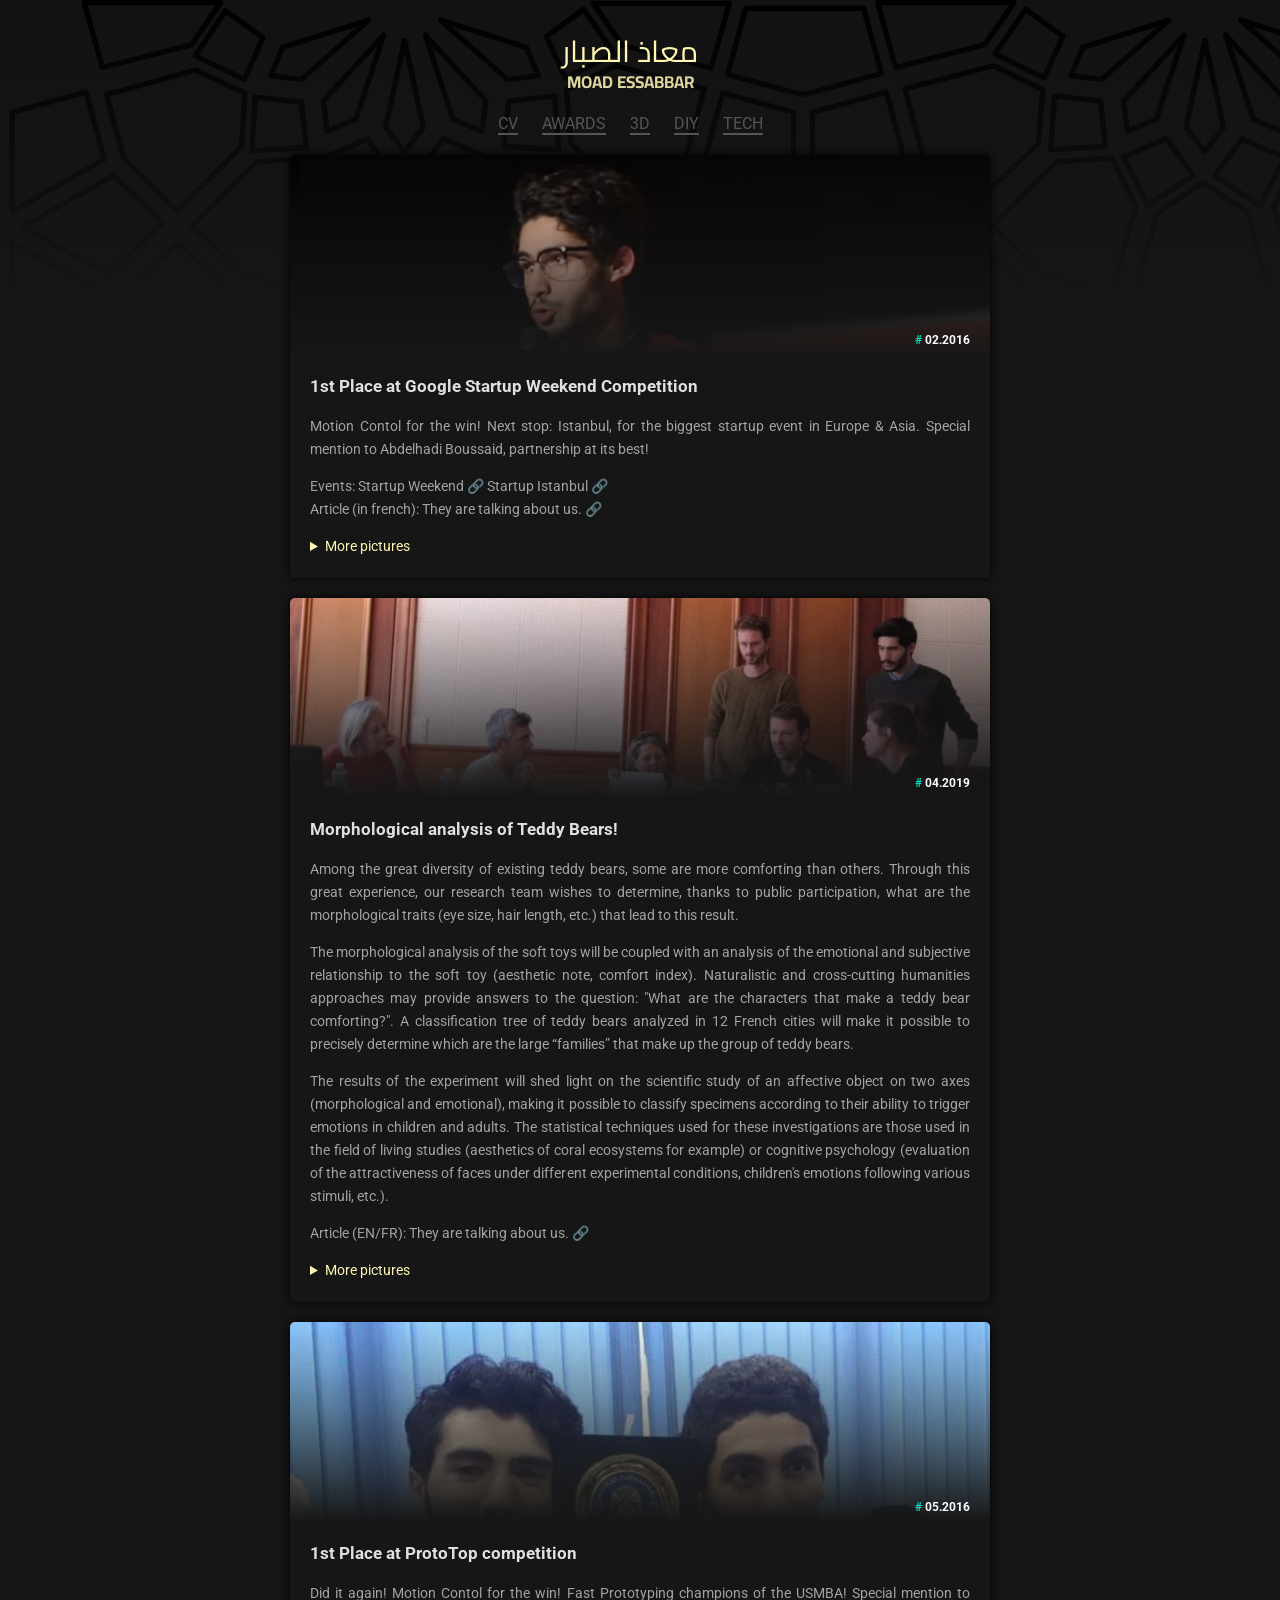
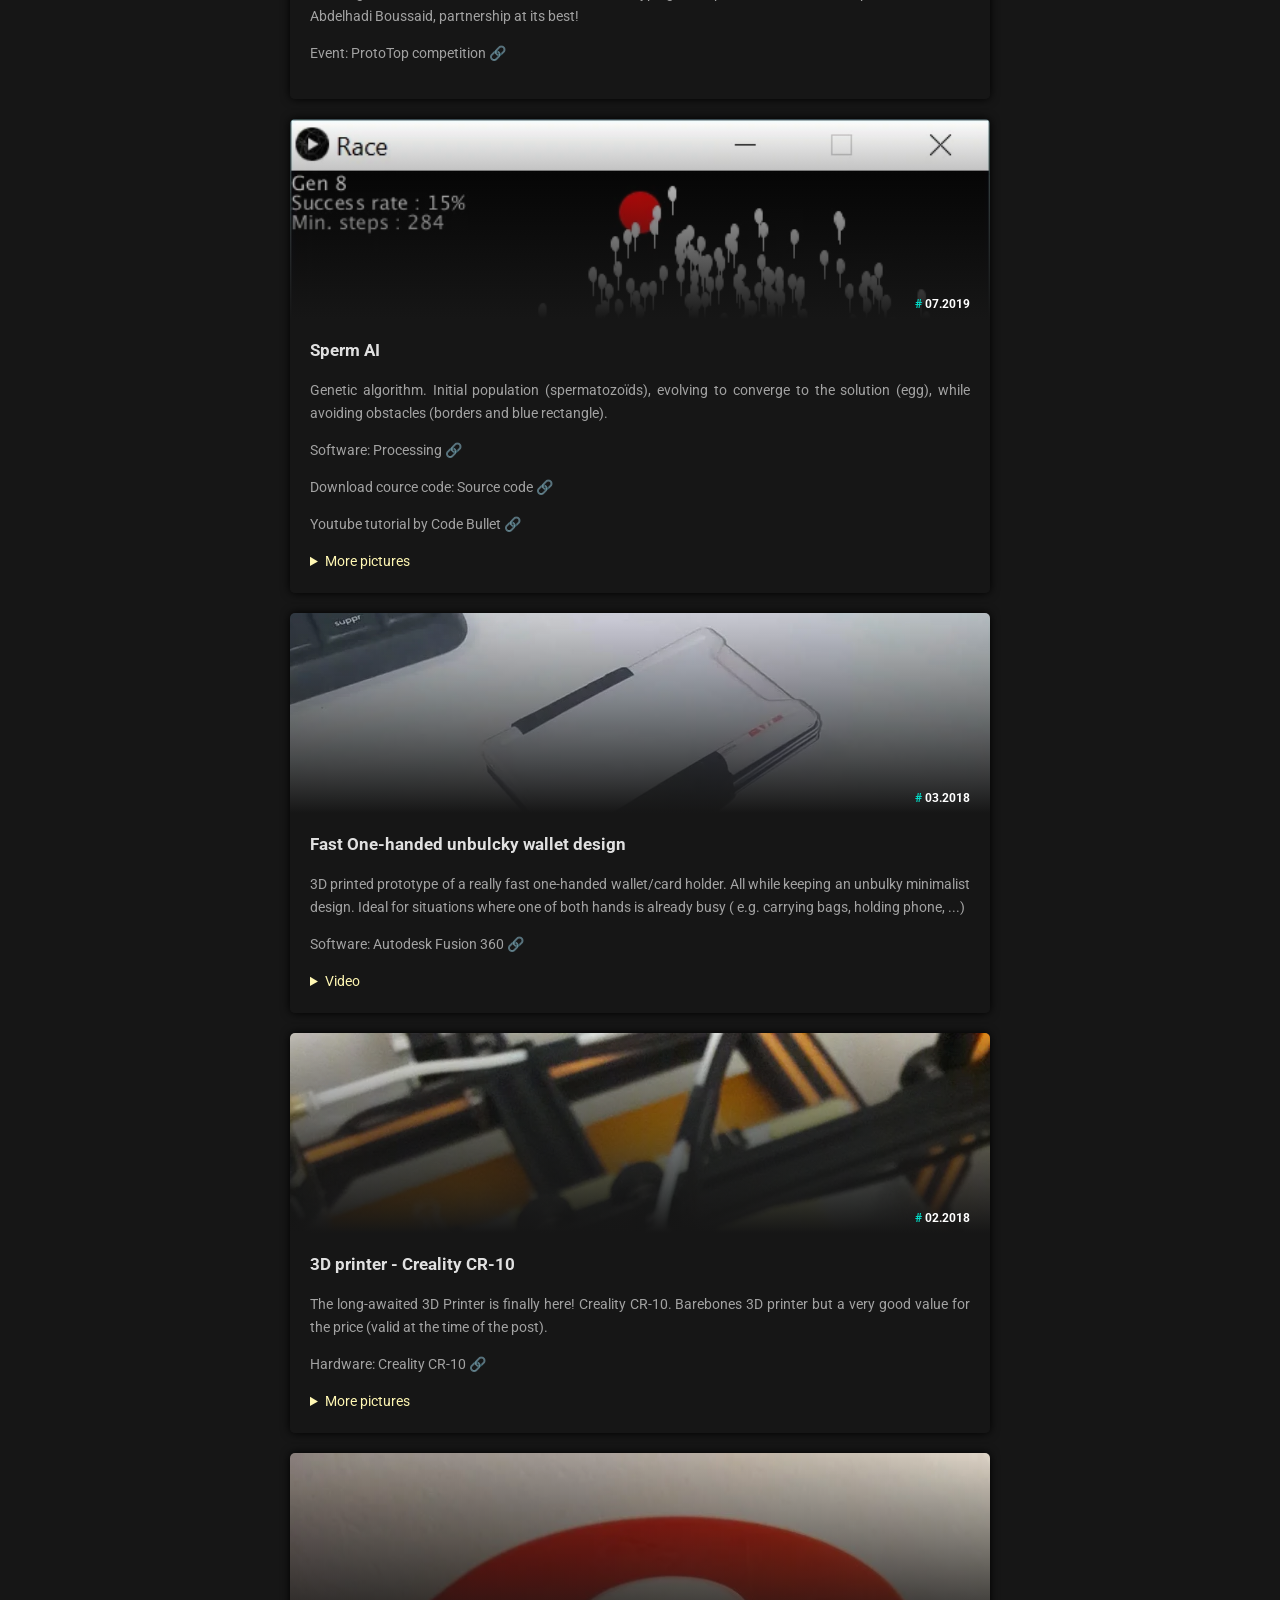
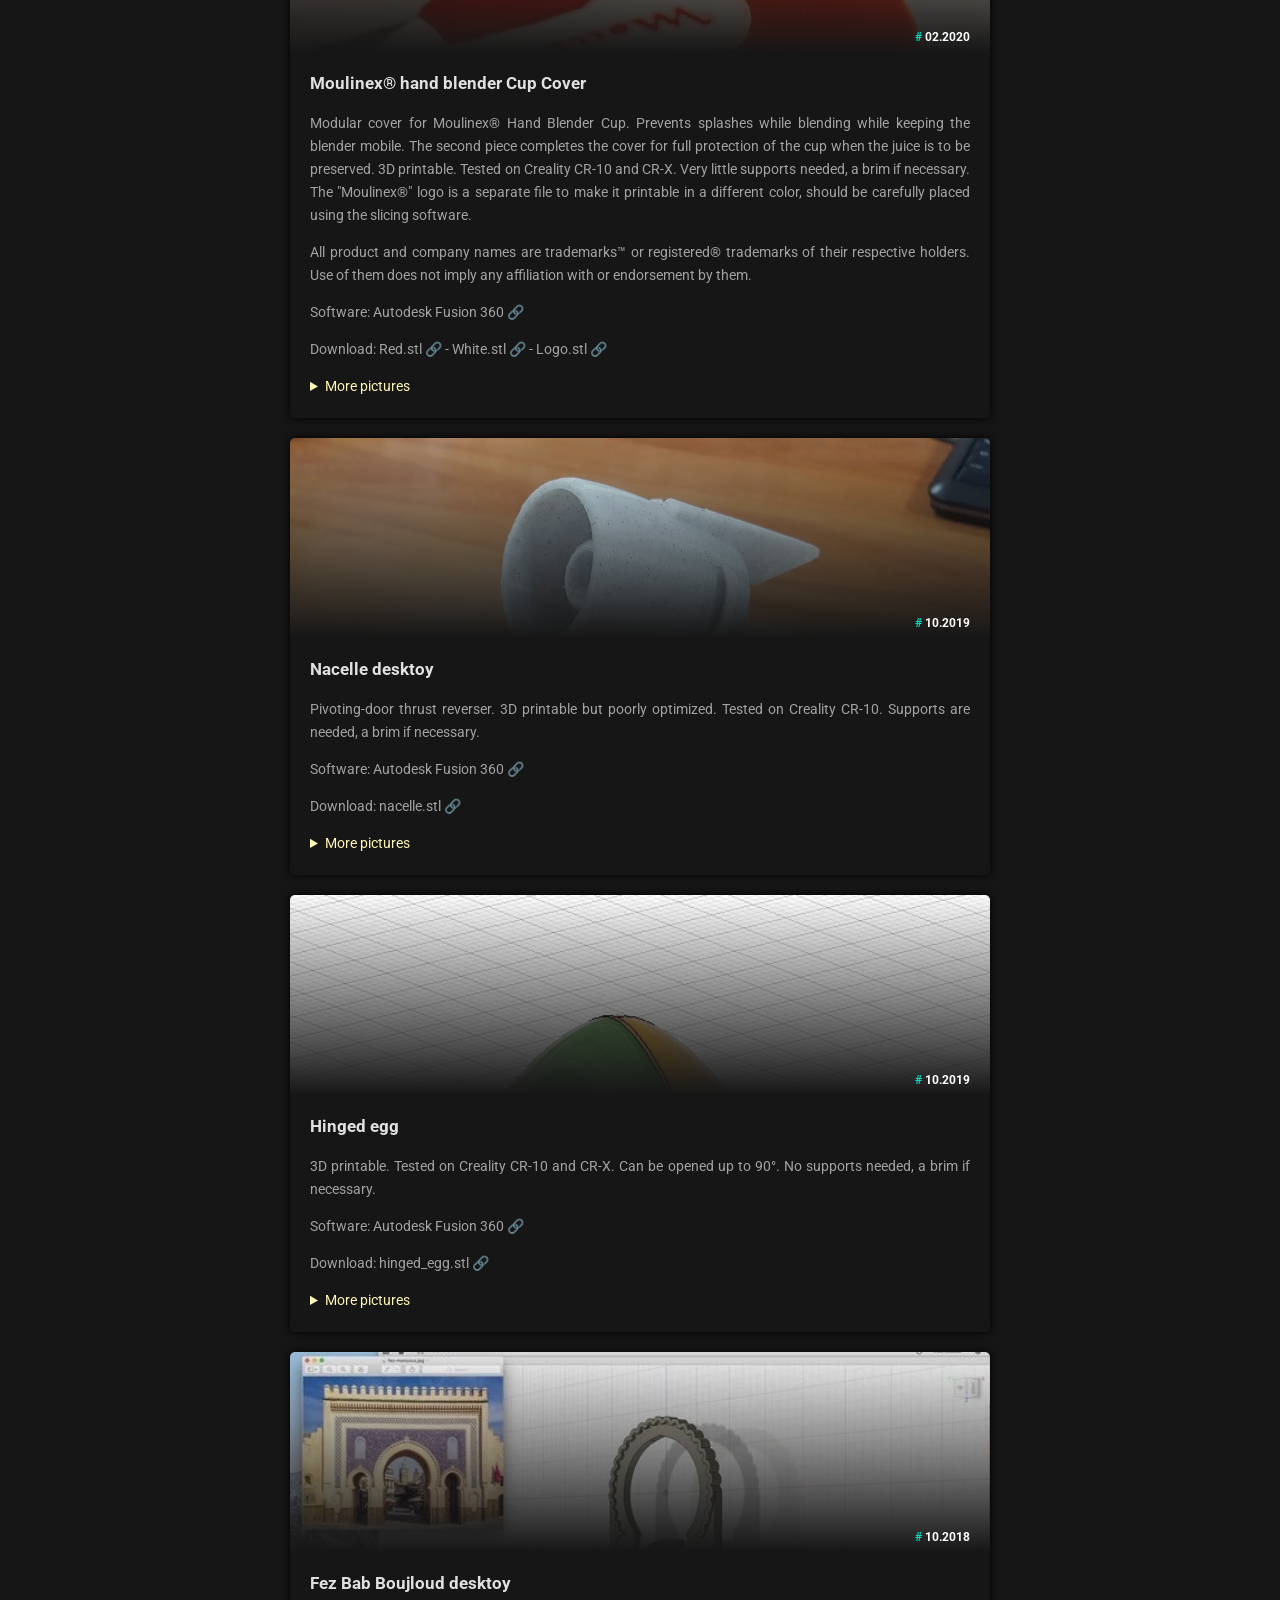
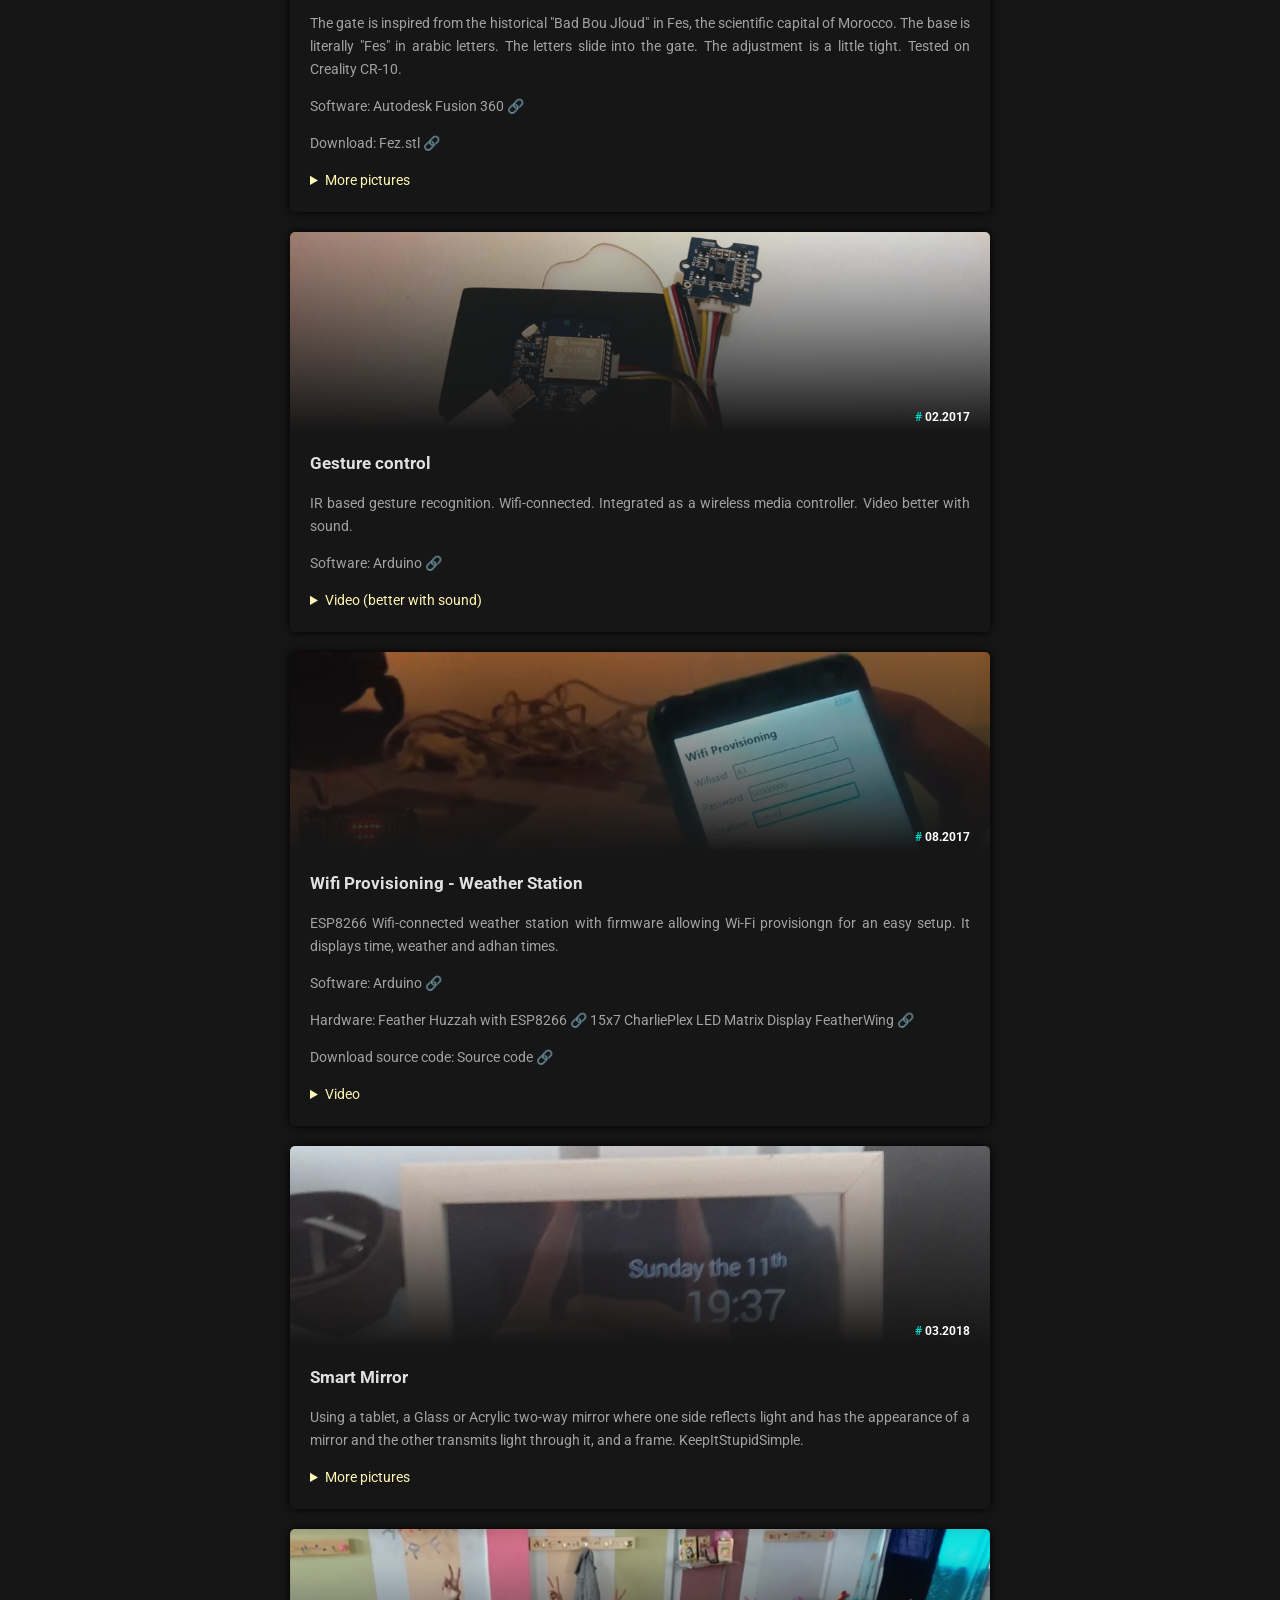
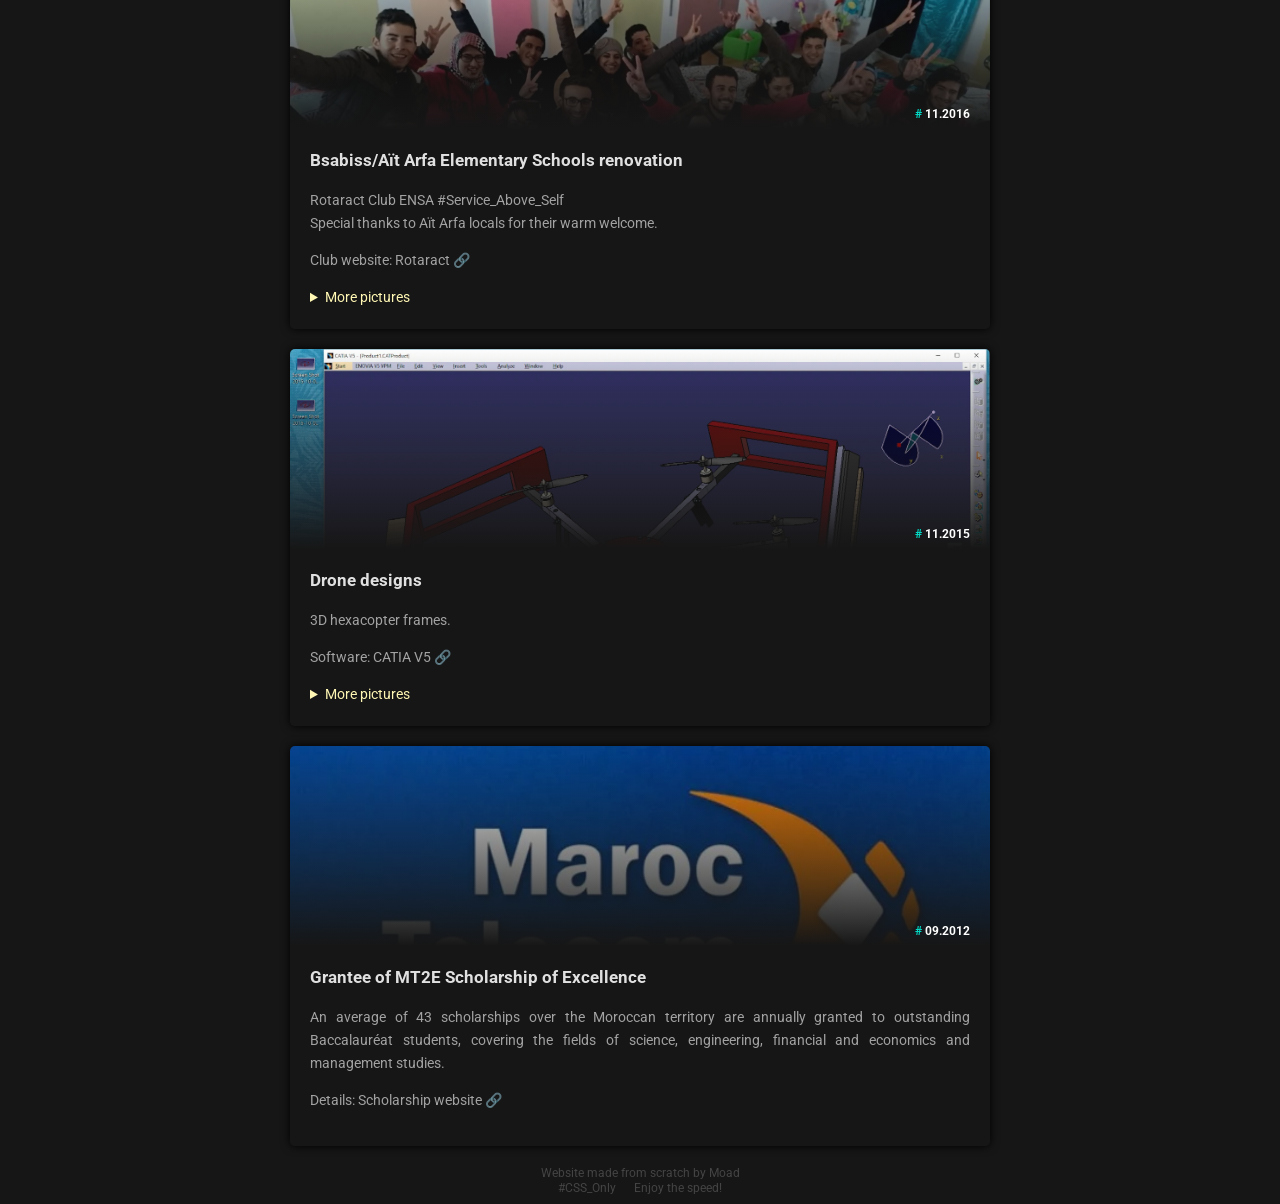
==== commit b3ac0bea: "centered video, added registered/trademark disclaimer" ====
--- a/index.html
+++ b/index.html
@@ -123,8 +123,10 @@
 	style="background-image: linear-gradient(rgba(0, 0, 0, 0), rgba(22,22,22,1) 200px),
 	url('./images/moulinex3.webp');">
 		<h6>02.2020</h6>
-		<h3>Moulinex hand blender Cup Cover</h3>
-		<p>Modular cover for Moulinex Hand Blender Cup. Prevents splashes while blending while keeping the blender mobile. The second piece completes the cover for full protection of the cup when the juice is to be preserved. 3D printable. Tested on Creality CR-10 and CR-X. Very little supports needed, a brim if necessary. The "Moulinex" logo is a separate file to make it printable in a different color, should be carefully placed using the slicing software.</p>
+		<h3>Moulinex&#174; hand blender Cup Cover</h3>
+		<p>Modular cover for Moulinex&#174; Hand Blender Cup. Prevents splashes while blending while keeping the blender mobile. The second piece completes the cover for full protection of the cup when the juice is to be preserved. 3D printable. Tested on Creality CR-10 and CR-X. Very little supports needed, a brim if necessary. The "Moulinex&#174;" logo is a separate file to make it printable in a different color, should be carefully placed using the slicing software.</p>
+		<p>All product and company names are trademarks™ or registered® trademarks of their respective holders. Use of them does not imply any affiliation with or endorsement by them.</p>
+		</p>
 		<p>Software: <a href="https://www.autodesk.com/products/fusion-360/overview#banner" target="_blank">Autodesk Fusion 360</a></p>
 		<p>Download: <a href="files/Red.stl" target="_blank">Red.stl</a> - 
 					 <a href="files/White.stl" target="_blank">White.stl</a> - 
--- a/style.css
+++ b/style.css
@@ -23,6 +23,7 @@
 	.more-img:nth-child(even) { 
 		margin-right: 0 !important;
 	}
+	
 }
 
 html {overflow-y: scroll;}
@@ -82,12 +83,15 @@
 .more-img {
 	width: 100%;
 	padding: 20px 0px;
+	border-radius: 8px;
 }
 
 .more-vid {
 	max-width: 100%;
 	max-height: 400px;
 	padding: 20px 0px;
+	margin: 0 auto;
+	display: block;
 }
 
 #CV + label a{
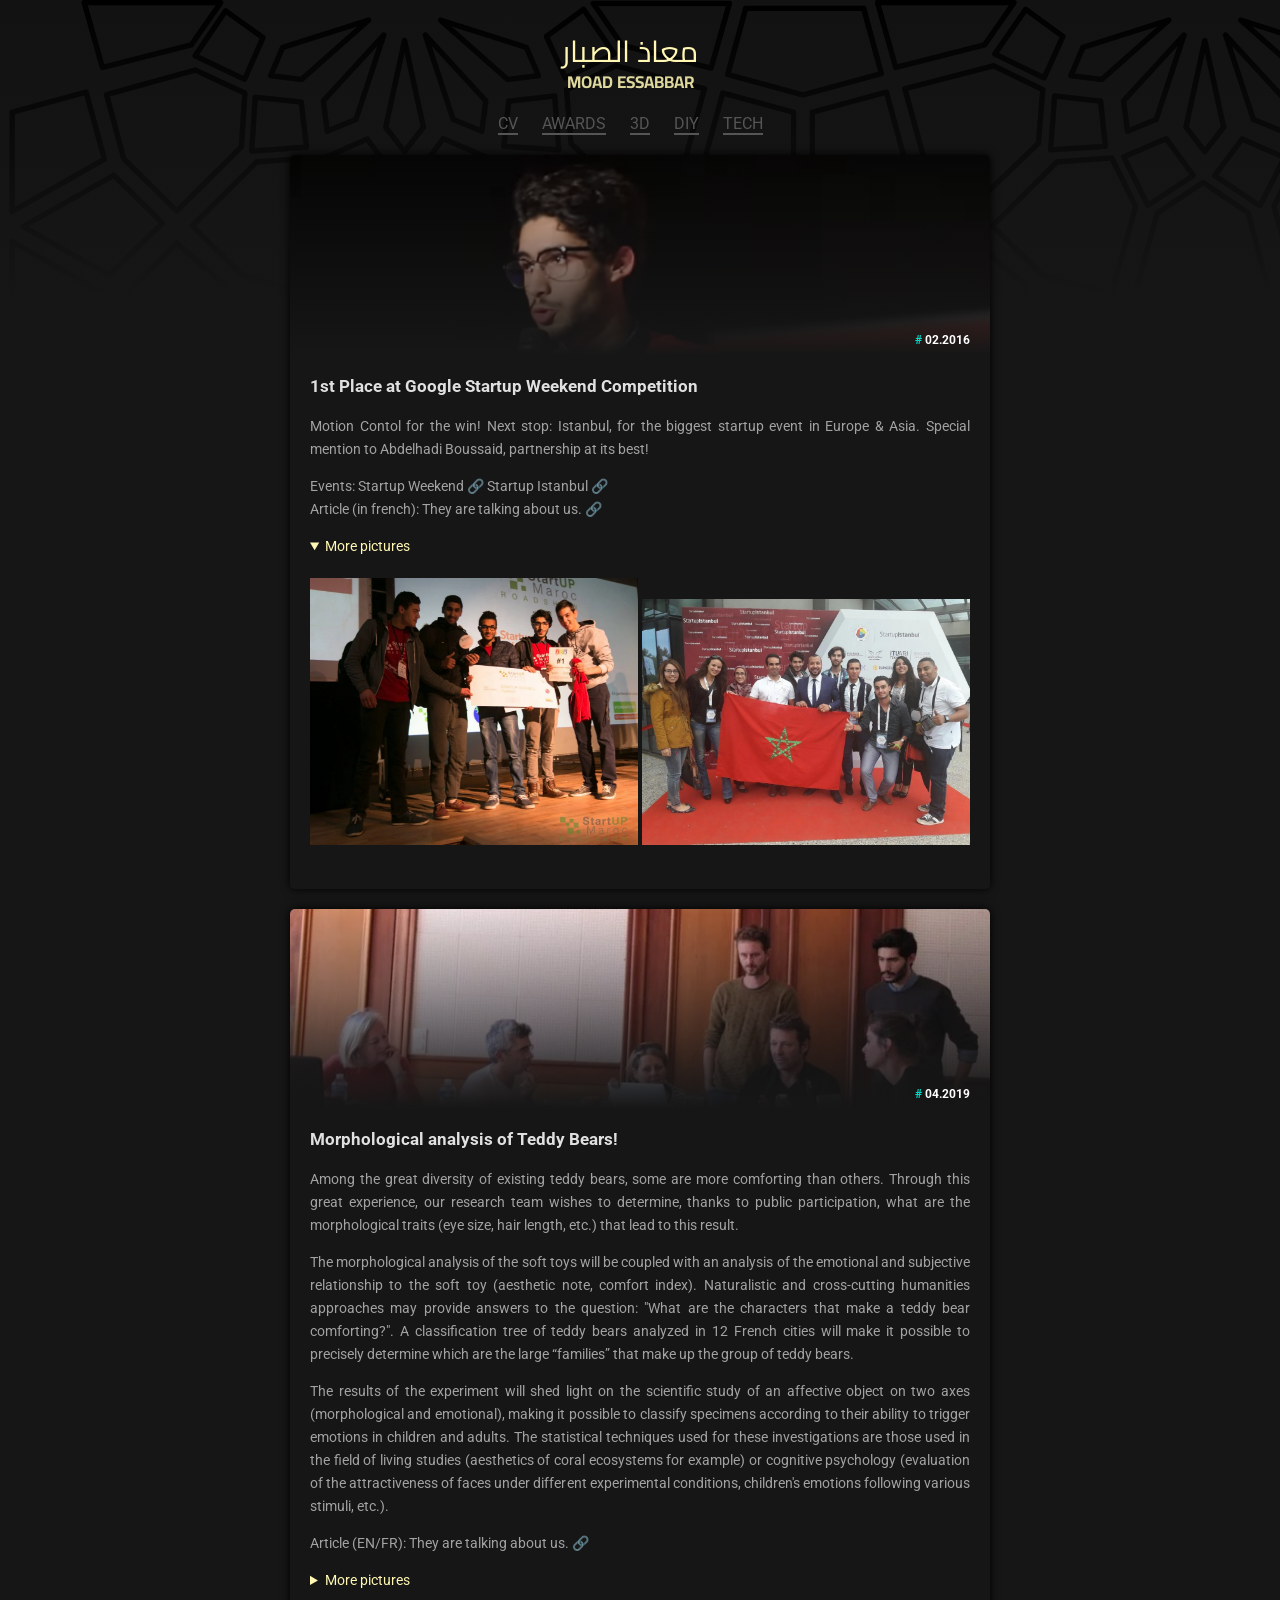
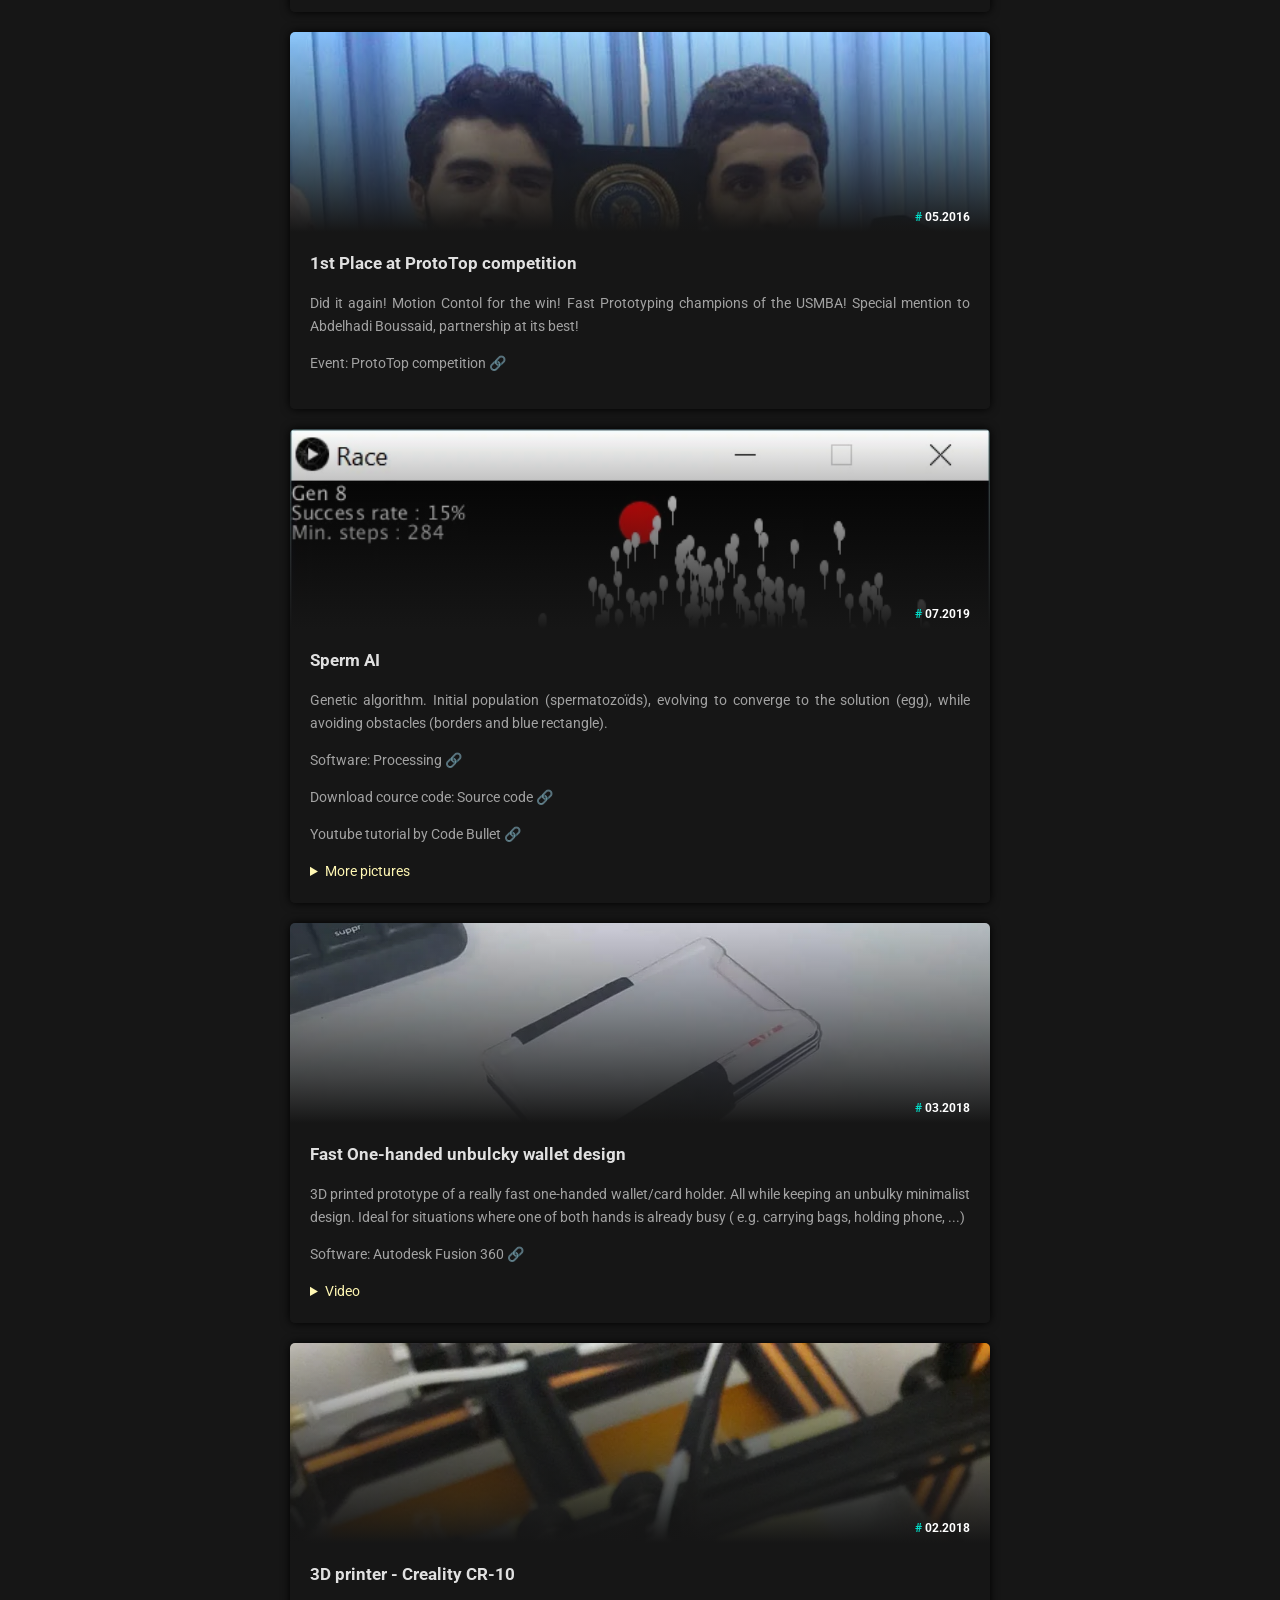
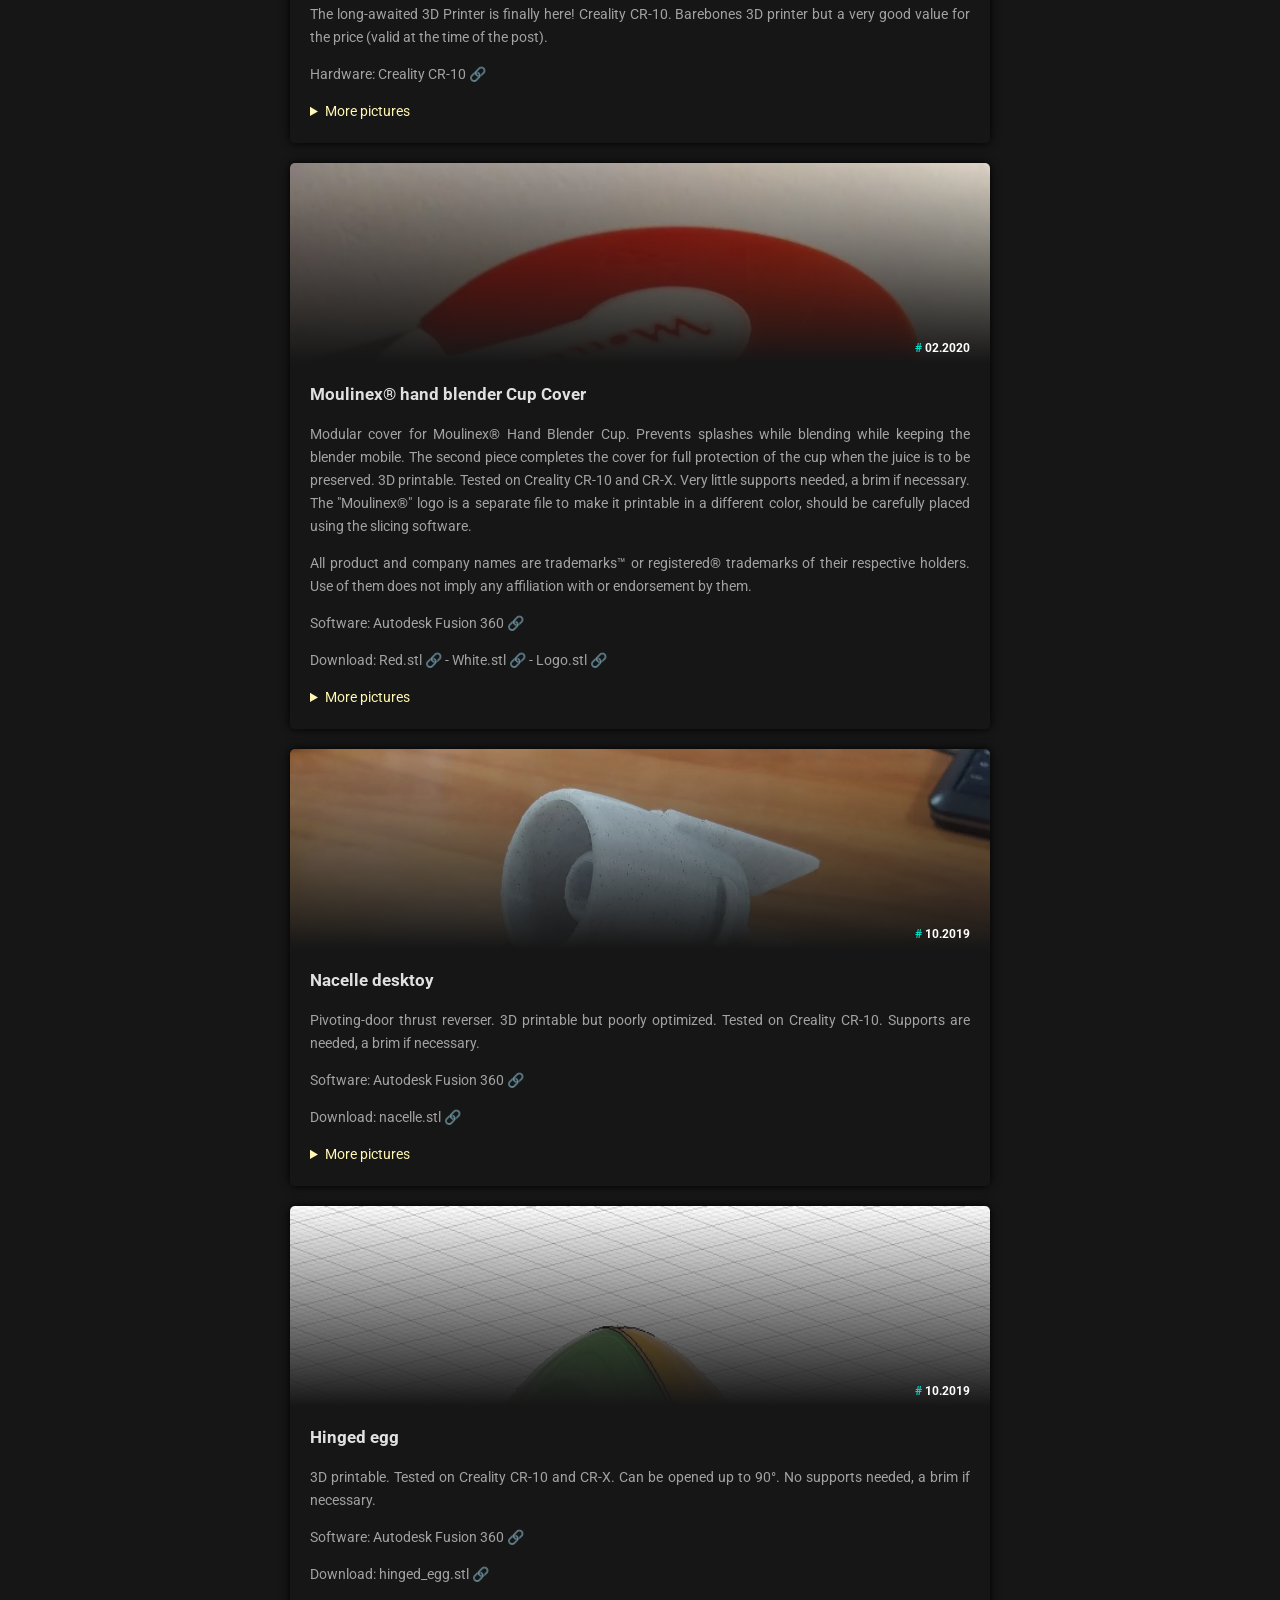
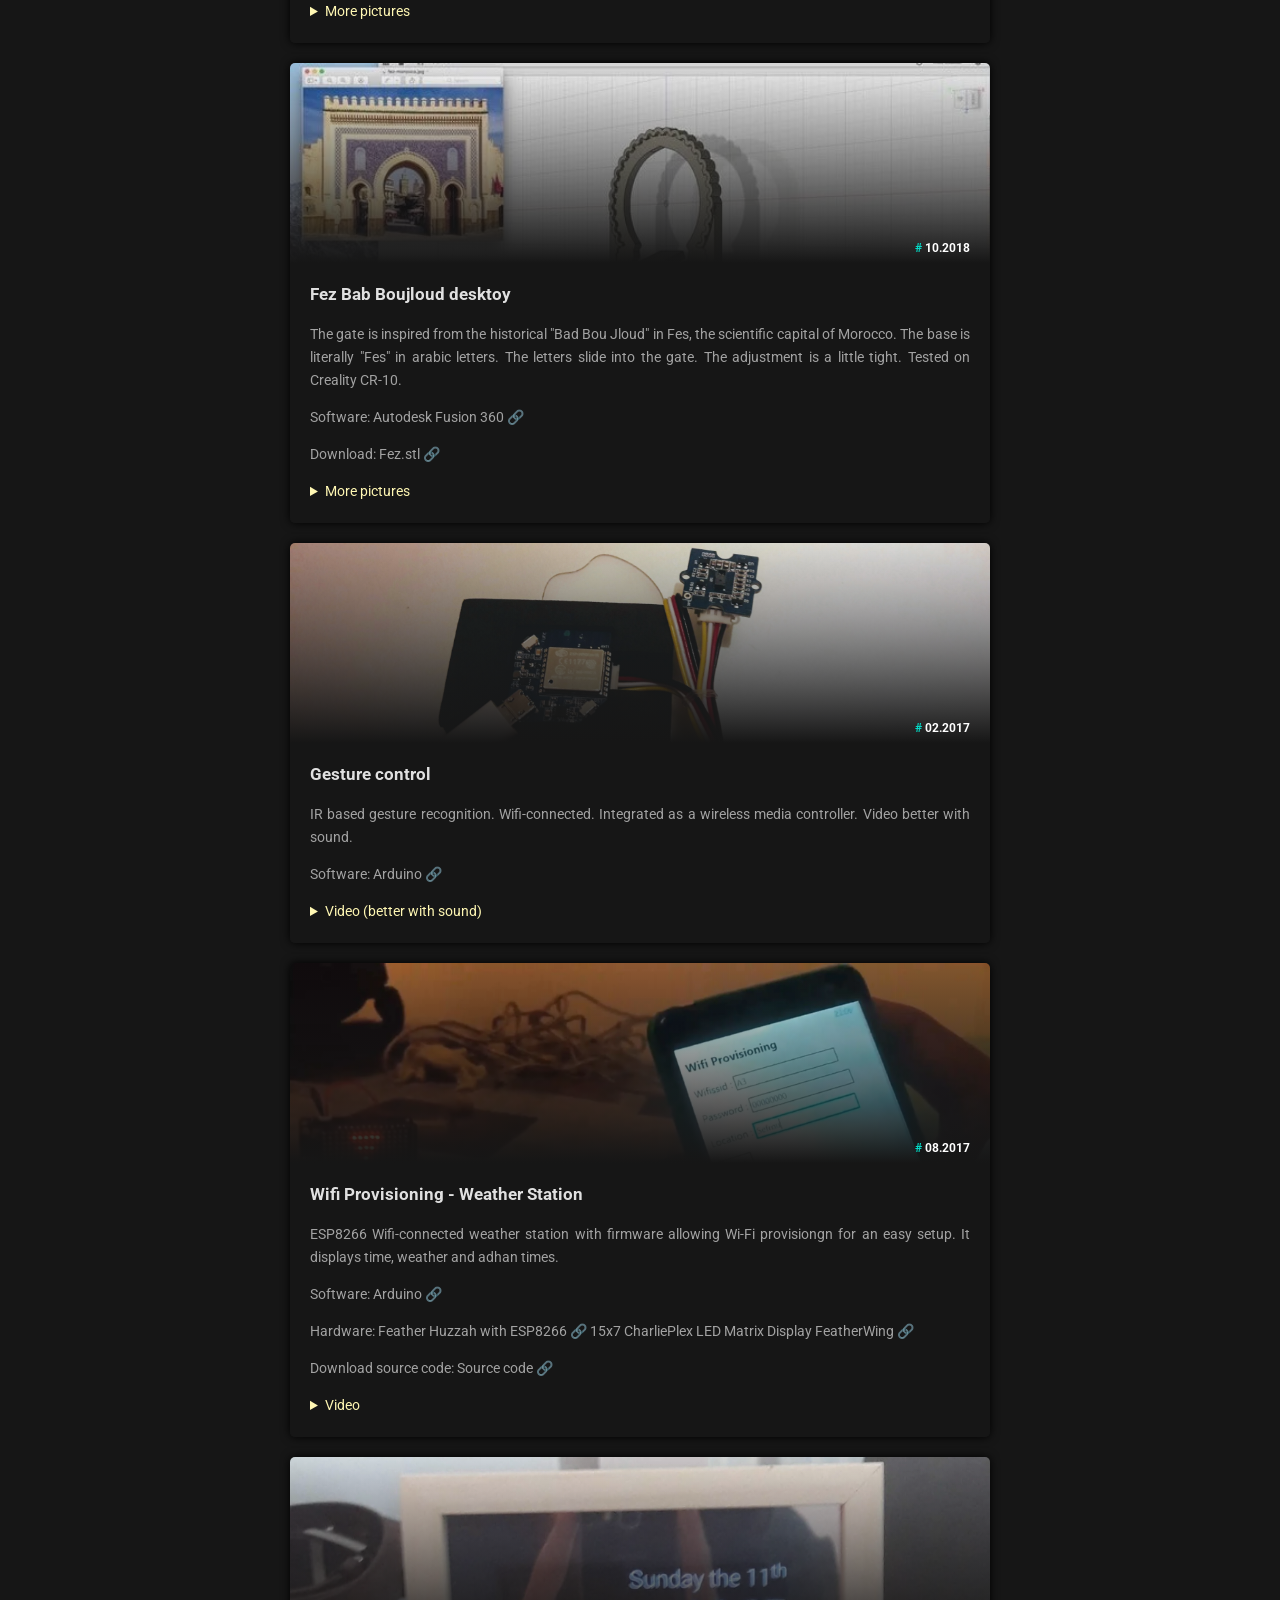
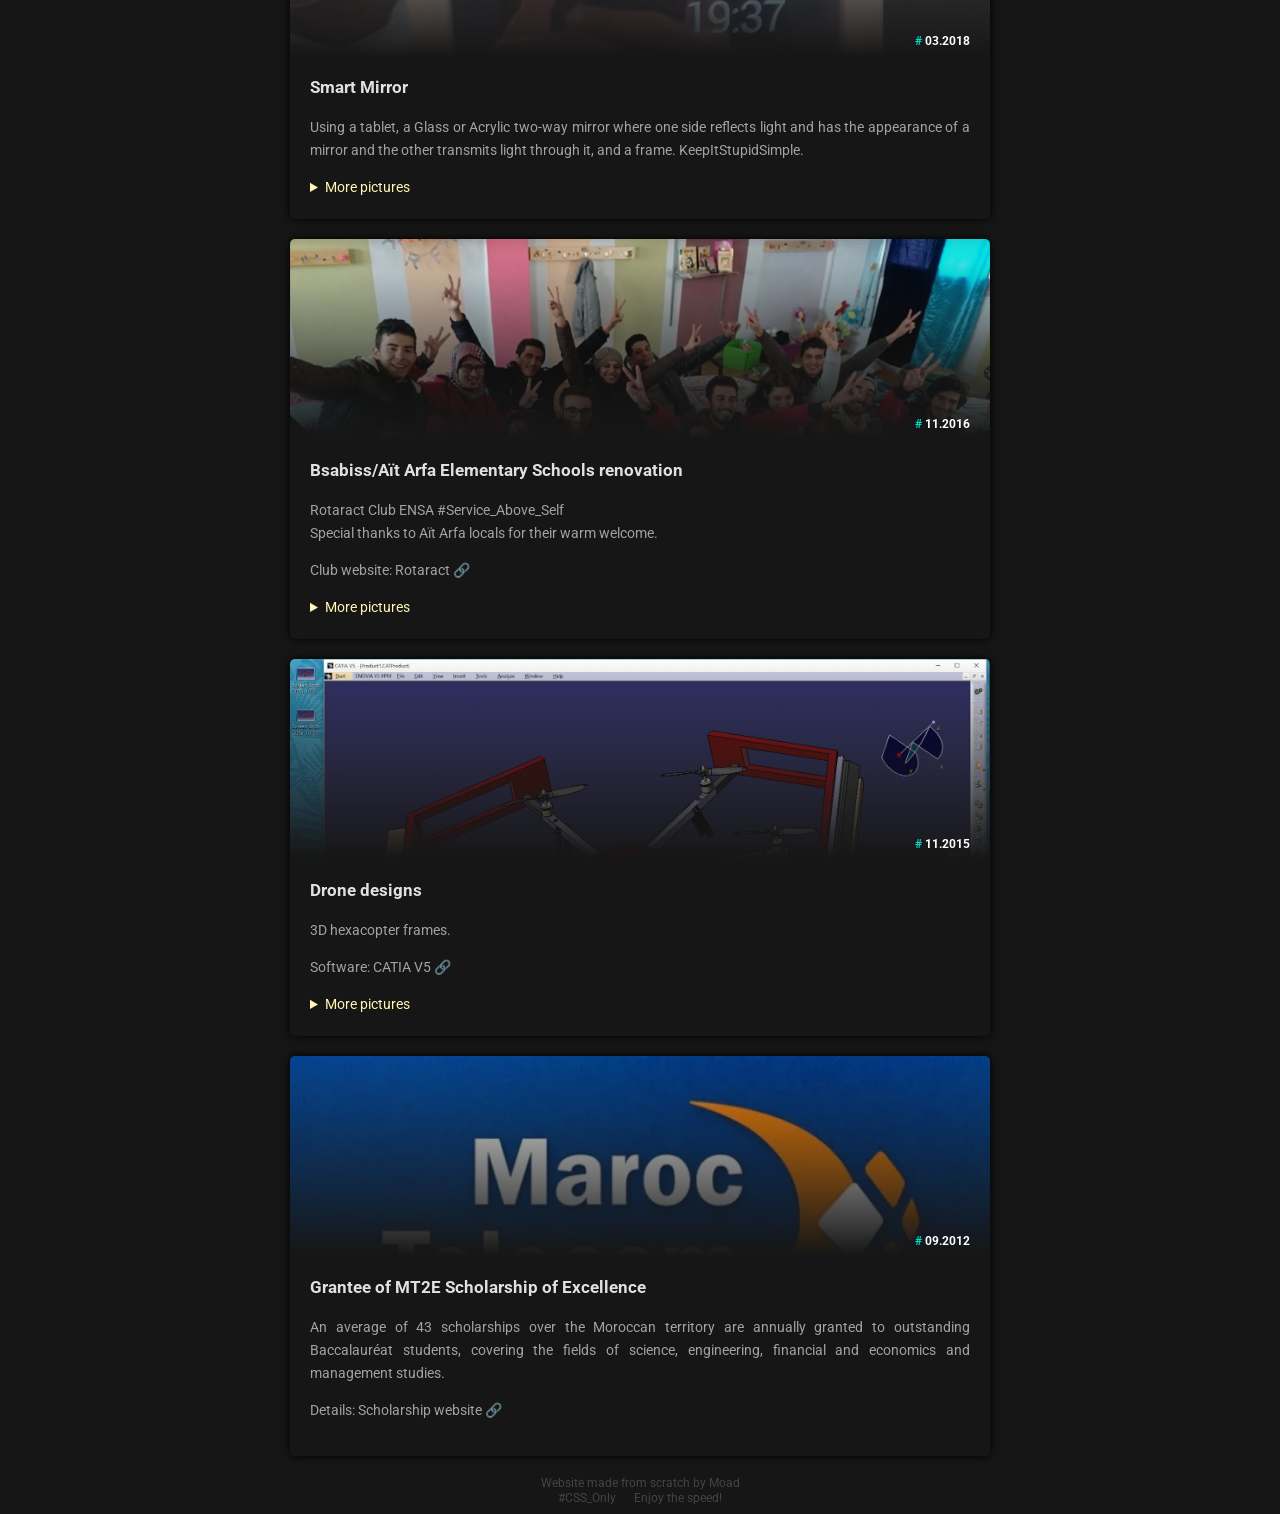
==== commit 089fe591: "adjusted mobile min width" ====
--- a/index.html
+++ b/index.html
@@ -34,7 +34,7 @@
 		<p>Events: <a href="https://startupweekend.org/" target="_blank">Startup Weekend</a> <a href="https://startupistanbul.com/" target="_blank">Startup Istanbul</a></br>
 		Article (in french): <a href="https://www.therollingnotes.com/2016/02/12/startup-weekend-marrakech/" target="_blank">They are talking about us.</a></p>
 		
-		 <details>
+		 <details class="details-img" open >
 			<summary>More pictures</summary>
 			<img class="more-img" loading="lazy" src="./images/SW2.webp">
 			<img class="more-img" loading="lazy" src="./images/SW3.webp">
@@ -54,7 +54,7 @@
 
 		<p>The results of the experiment will shed light on the scientific study of an affective object on two axes (morphological and emotional), making it possible to classify specimens according to their ability to trigger emotions in children and adults. The statistical techniques used for these investigations are those used in the field of living studies (aesthetics of coral ecosystems for example) or cognitive psychology (evaluation of the attractiveness of faces under different experimental conditions, children's emotions following various stimuli, etc.).</p>
 		<p>Article (EN/FR): <a href="https://nuitdeschercheurs-france.eu/?GrandeExperience2019" target="_blank">They are talking about us.</a></p>
-		<details>
+		<details class="details-img">
 			<summary>More pictures</summary>
 			<img class="more-img" loading="lazy" src="./images/nounours2.webp">
 			<img class="more-img" loading="lazy" src="./images/nounours3.webp">
@@ -79,7 +79,7 @@
 		<p>Software: <a href="https://processing.org/" target="_blank">Processing</a></p>
 		<p>Download cource code: <a href="files/SpermAI.zip" target="_blank">Source code</a></p>
 		<p><a href="https://www.youtube.com/watch?v=BOZfhUcNiqk" target="_blank">Youtube tutorial by Code Bullet</a></p>
-		<details>
+		<details class="details-img">
 			<summary>More pictures</summary>
 			<img class="more-img" loading="lazy" src="./images/gen1.webp">
 			<img class="more-img" loading="lazy" src="./images/gen2.webp">
@@ -94,9 +94,9 @@
 		<h3>Fast One-handed unbulcky wallet design</h3>
 		<p>3D printed prototype of a really fast one-handed wallet/card holder. All while keeping an unbulky minimalist design. Ideal for situations where one of both hands is already busy ( e.g. carrying bags, holding phone, ...)</p>
 		<p>Software: <a href="https://www.autodesk.com/products/fusion-360/overview#banner" target="_blank">Autodesk Fusion 360</a></p>
-		<details>
+		<details class="details-vid">
 			<summary>Video</summary>
-			<video class="more-vid" controls loop muted>
+			<video class="more-vid" controls loop  muted>
 			  <source src="./videos/wallet.mp4" type="video/mp4">
 			  Your browser does not support the video tag.
 			</video>
@@ -110,7 +110,7 @@
 		<h3>3D printer - Creality CR-10</h3>
 		<p>The long-awaited 3D Printer is finally here! Creality CR-10. Barebones 3D printer but a very good value for the price (valid at the time of the post).</p>
 		<p>Hardware: <a href="https://www.creality3dshop.eu/collections/cr-series-3d-printer/products/creality-cr-10-3d-printer-prusa-i3-diy-kit-aluminum-large-print-size-300x300x400mm" target="_blank">Creality CR-10</a></p>
-		<details>
+		<details class="details-img">
 			<summary>More pictures</summary>
 			<img class="more-img" loading="lazy" src="./images/printer4.webp">
 			<img class="more-img" loading="lazy" src="./images/printer1.webp">
@@ -131,7 +131,7 @@
 		<p>Download: <a href="files/Red.stl" target="_blank">Red.stl</a> - 
 					 <a href="files/White.stl" target="_blank">White.stl</a> - 
 					 <a href="files/Logo.stl" target="_blank">Logo.stl</a></p>
-		<details>
+		<details class="details-img">
 			<summary>More pictures</summary>
 			<img class="more-img" loading="lazy" src="./images/moulinex1.webp">
 			<img class="more-img" loading="lazy" src="./images/moulinex2.webp">
@@ -149,7 +149,7 @@
 		<p>Pivoting-door thrust reverser. 3D printable but poorly optimized. Tested on Creality CR-10. Supports are needed, a brim if necessary.</p>
 		<p>Software: <a href="https://www.autodesk.com/products/fusion-360/overview#banner" target="_blank">Autodesk Fusion 360</a></p>
 		<p>Download: <a href="files/nacelle.stl" target="_blank">nacelle.stl</a></p>
-		<details>
+		<details class="details-img">
 			<summary>More pictures</summary>
 			<img class="more-img" loading="lazy" src="./images/nacelle1.webp">
 			<img class="more-img" loading="lazy" src="./images/nacelle2.webp">
@@ -166,7 +166,7 @@
 		<p>3D printable. Tested on Creality CR-10 and CR-X. Can be opened up to 90°. No supports needed, a brim if necessary.</p>
 		<p>Software: <a href="https://www.autodesk.com/products/fusion-360/overview#banner" target="_blank">Autodesk Fusion 360</a></p>
 		<p>Download: <a href="files/hinged_egg.stl" target="_blank">hinged_egg.stl</a></p>
-		<details>
+		<details class="details-img">
 			<summary>More pictures</summary>
 			<img class="more-img" loading="lazy" src="./images/hinged_egg1.webp">
 			<img class="more-img" loading="lazy" src="./images/hinged_egg2.webp">
@@ -182,7 +182,7 @@
 		The letters slide into the gate. The adjustment is a little tight. Tested on Creality CR-10.</p>
 		<p>Software: <a href="https://www.autodesk.com/products/fusion-360/overview#banner" target="_blank">Autodesk Fusion 360</a></p>
 		<p>Download: <a href="files/Fez.stl" target="_blank">Fez.stl</a></p>
-		<details>
+		<details class="details-img">
 			<summary>More pictures</summary>
 			<img class="more-img" loading="lazy" src="./images/fez1.webp">
 			<img class="more-img" loading="lazy" src="./images/fez3.webp">
@@ -197,9 +197,9 @@
 		<h3>Gesture control</h3>
 		<p>IR based gesture recognition. Wifi-connected. Integrated as a wireless media controller. Video better with sound.</p>
 		<p>Software: <a href="https://www.arduino.cc/" target="_blank">Arduino</a></p>
-		<details>
+		<details class="details-vid">
 			<summary>Video (better with sound)</summary>
-			<video class="more-vid" controls loop>
+			<video class="more-vid" controls loop >
 			  <source src="./videos/gesture.mp4" type="video/mp4">
 			  Your browser does not support the video tag.
 			</video>
@@ -215,9 +215,9 @@
 		<p>Software: <a href="https://www.arduino.cc/" target="_blank">Arduino</a></p>
 		<p>Hardware: <a href="https://www.adafruit.com/product/2821" target="_blank">Feather Huzzah with ESP8266</a> <a href="https://www.adafruit.com/product/3134" target="_blank"> 15x7 CharliePlex LED Matrix Display FeatherWing</a></p>
 		<p>Download source code: <a href="files/time_weather_adhan.ino" target="_blank">Source code</a></p>
-		<details>
+		<details class="details-vid">
 			<summary>Video</summary>
-			<video class="more-vid" controls loop muted>
+			<video class="more-vid" controls loop  muted>
 			  <source src="./videos/wifi_provisioning.mp4" type="video/mp4">
 			  Your browser does not support the video tag.
 			</video>
@@ -230,7 +230,7 @@
 		<h6>03.2018</h6>
 		<h3>Smart Mirror</h3>
 		<p>Using a tablet, a Glass or Acrylic two-way mirror where one side reflects light and has the appearance of a mirror and the other transmits light through it, and a frame. KeepItStupidSimple.</p>
-		<details>
+		<details class="details-img">
 			<summary>More pictures</summary>
 			<img class="more-img" loading="lazy" src="./images/mirror.webp">
 		</details> 
@@ -244,7 +244,7 @@
 		<p>Rotaract Club ENSA #Service_Above_Self</br>
 		Special thanks to Aït Arfa locals for their warm welcome.</p>
 		<p>Club website: <a href="https://www.rotary.org/en/get-involved/rotaract-clubs?gclid=Cj0KCQiAn8nuBRCzARIsAJcdIfOLDqCzZlYASJnVE8rsb4gZpM_kuur6jbyZxWwqQ8kAEdUEHRRJhewaAo4MEALw_wcB" target="_blank">Rotaract</a></p>
-		<details>
+		<details class="details-img">
 			<summary>More pictures</summary>
 			<img class="more-img" loading="lazy" src="./images/RC2.webp">
 			<img class="more-img" loading="lazy" src="./images/RC1.webp">
@@ -261,7 +261,7 @@
 		<h3>Drone designs</h3>
 		<p>3D hexacopter frames.</p>
 		<p>Software: <a href="https://www.3ds.com/products-services/catia/" target="_blank">CATIA V5</a></p>
-		<details>
+		<details class="details-img">
 			<summary>More pictures</summary>
 			<img class="more-img" loading="lazy" src="./images/drone1.webp">
 			<img class="more-img" loading="lazy" src="./images/drone2.webp">
--- a/style.css
+++ b/style.css
@@ -1,9 +1,9 @@
-@media only screen and (min-width:700px) {
+@media only screen and (min-width:740px) {
 
 	body {
-		max-width: 700px;
+		width: 700px;
 		margin-left: auto;
-		margin-right: auto
+		margin-right: auto;
 	}
 	
 	input[name=filter]:not([id="Home"]):not(:checked) + label:hover {
@@ -13,15 +13,10 @@
 	}
 	
 	.more-img {
-		max-width: 318px;
+		max-width: 328px;
 		padding-bottom: 20px;
 		padding-top:  	20px;
-		margin-right: 20px;
 		display: inline-block;
-	}
-	
-	.more-img:nth-child(even) { 
-		margin-right: 0 !important;
 	}
 	
 }
@@ -29,8 +24,8 @@
 html {overflow-y: scroll;}
 
 body {
-	padding-right: 5px;
-	padding-left: 5px;
+	padding-right: 10px;
+	padding-left: 10px;
 	background-color: #121212;
 	font-family: 'Roboto'; 
 	color: #FFF;
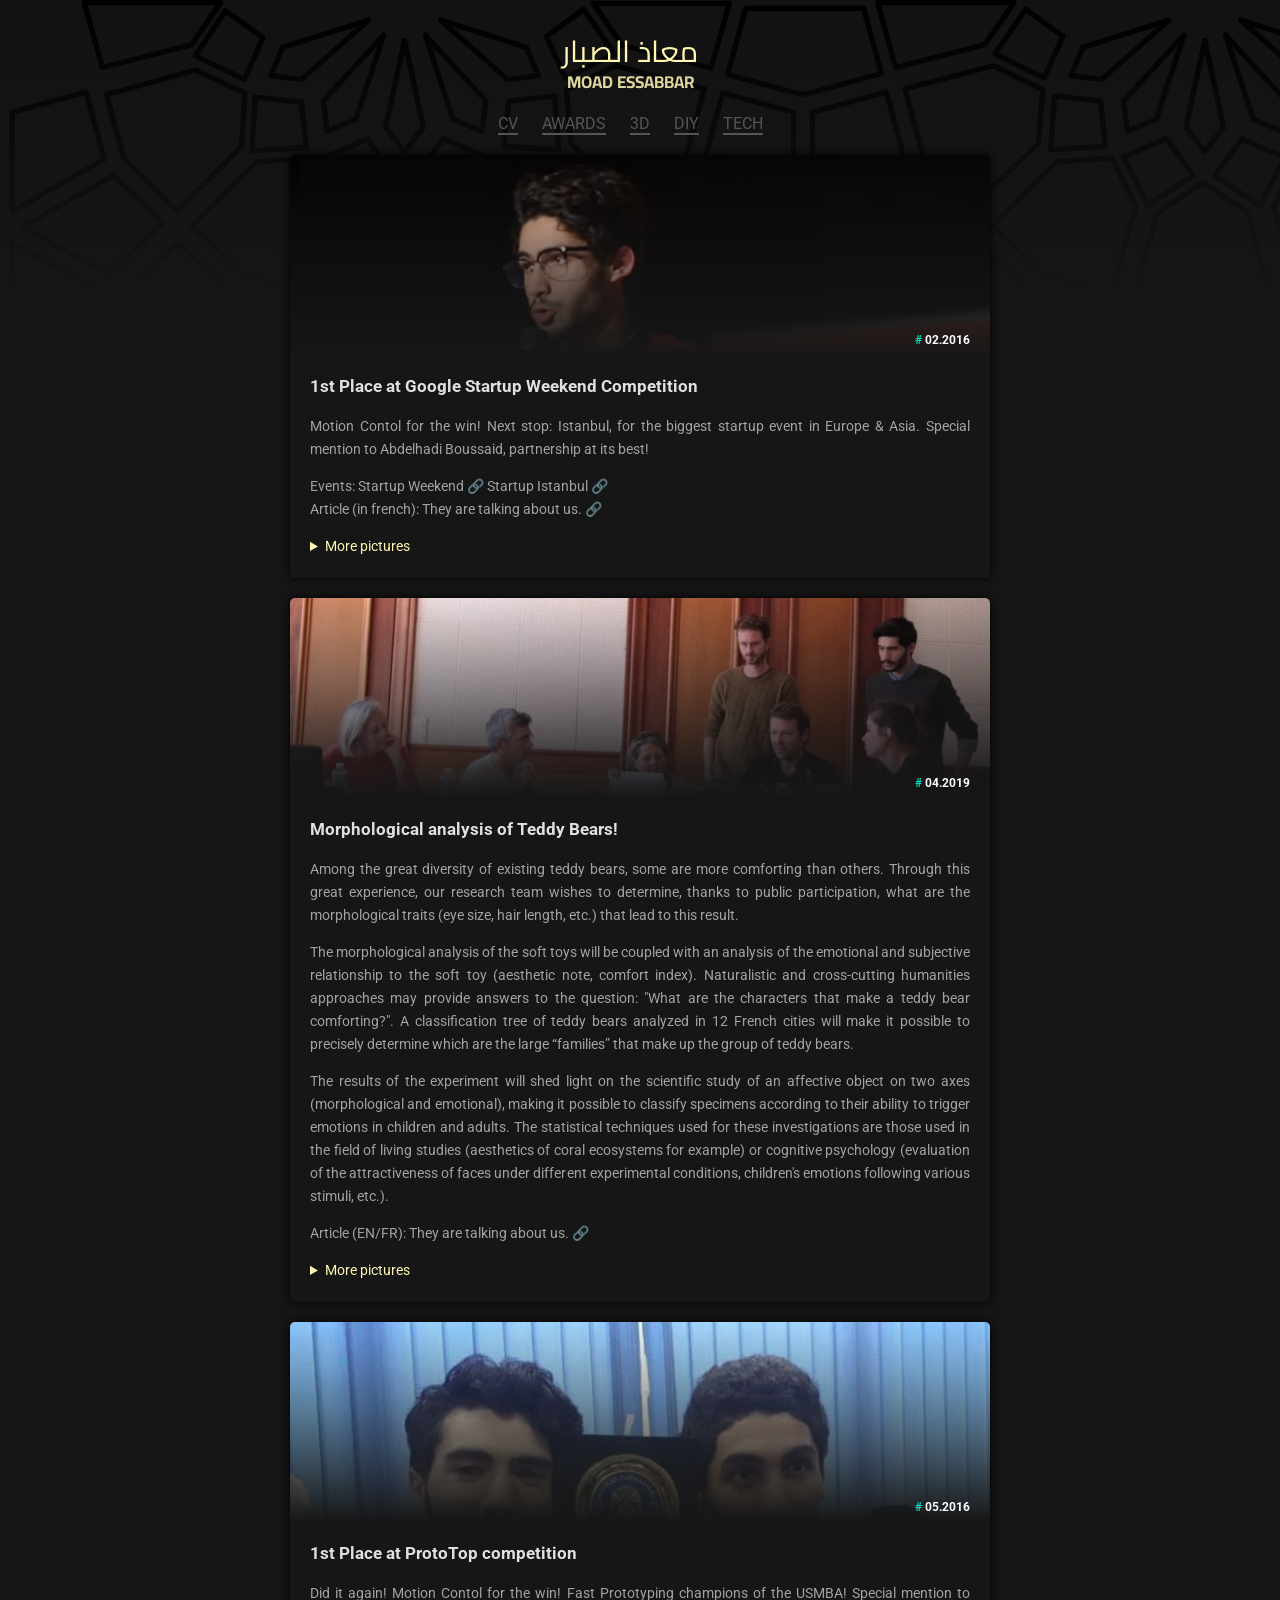
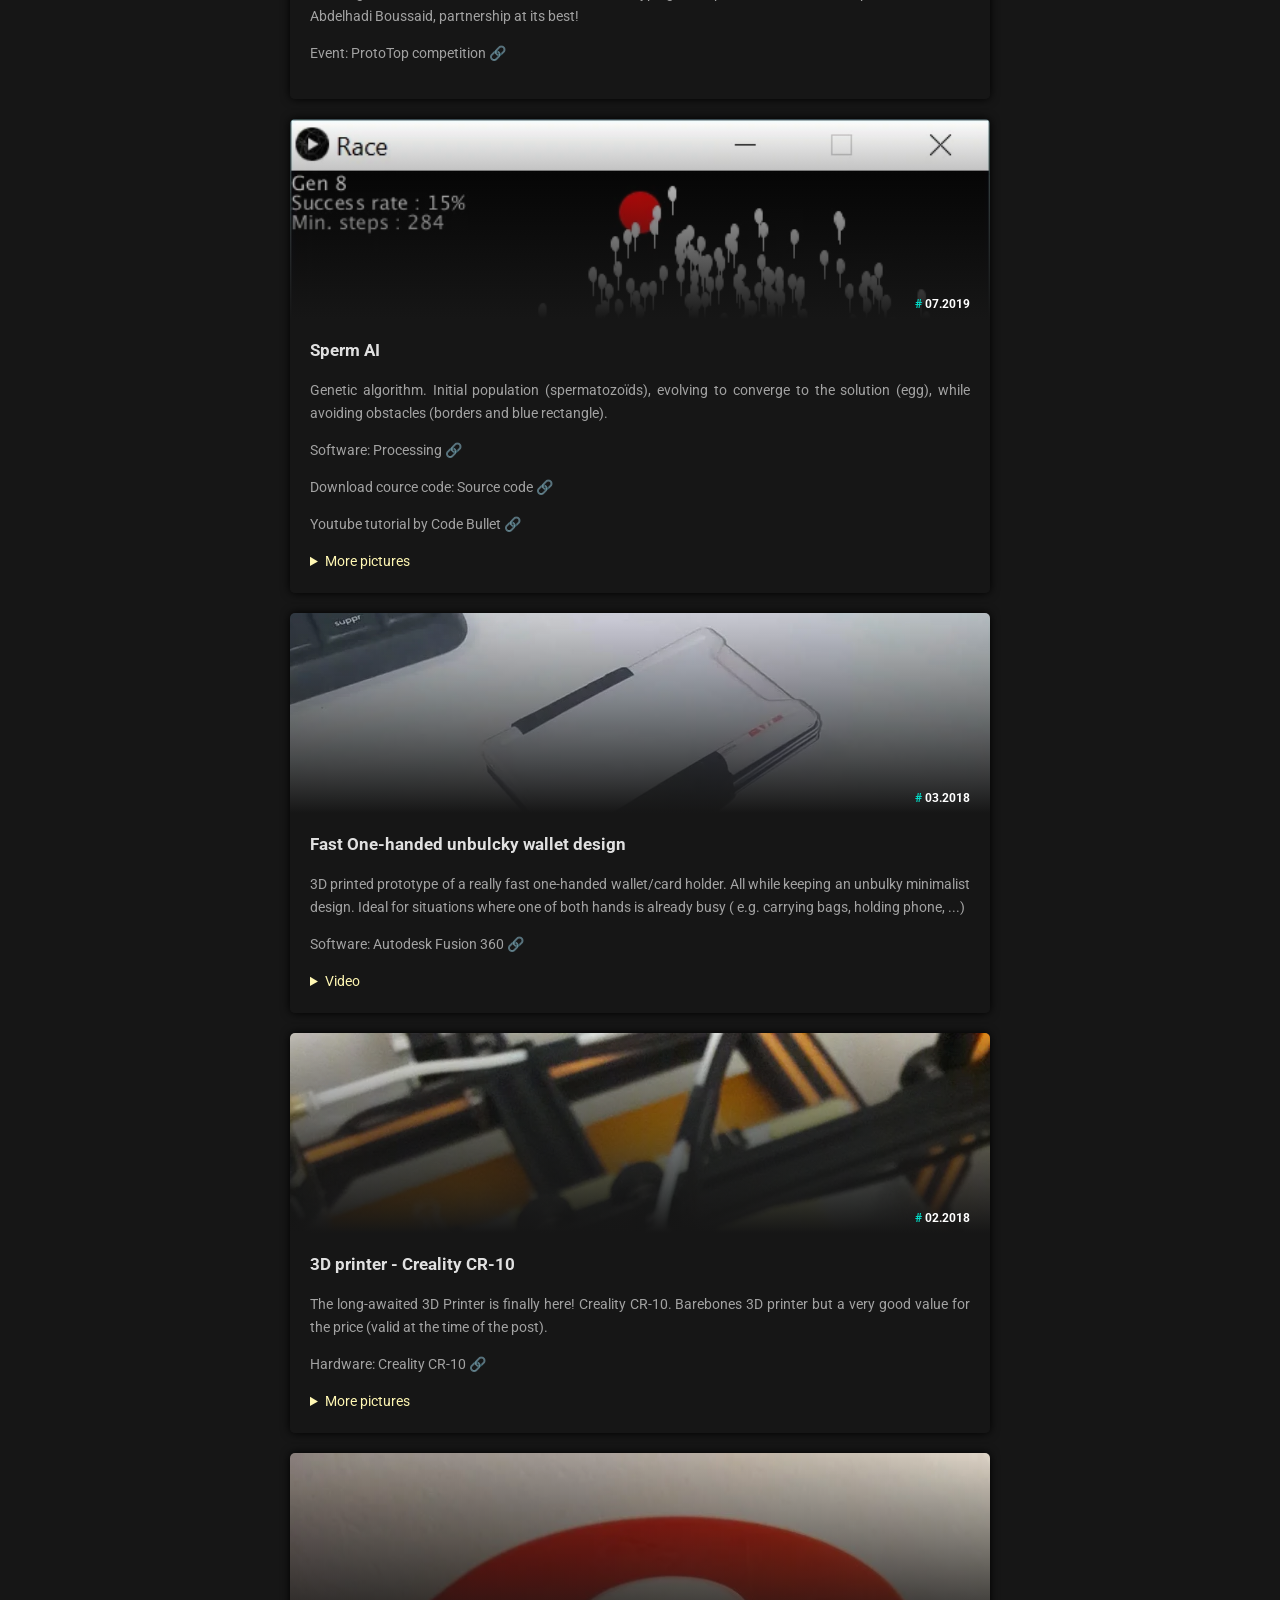
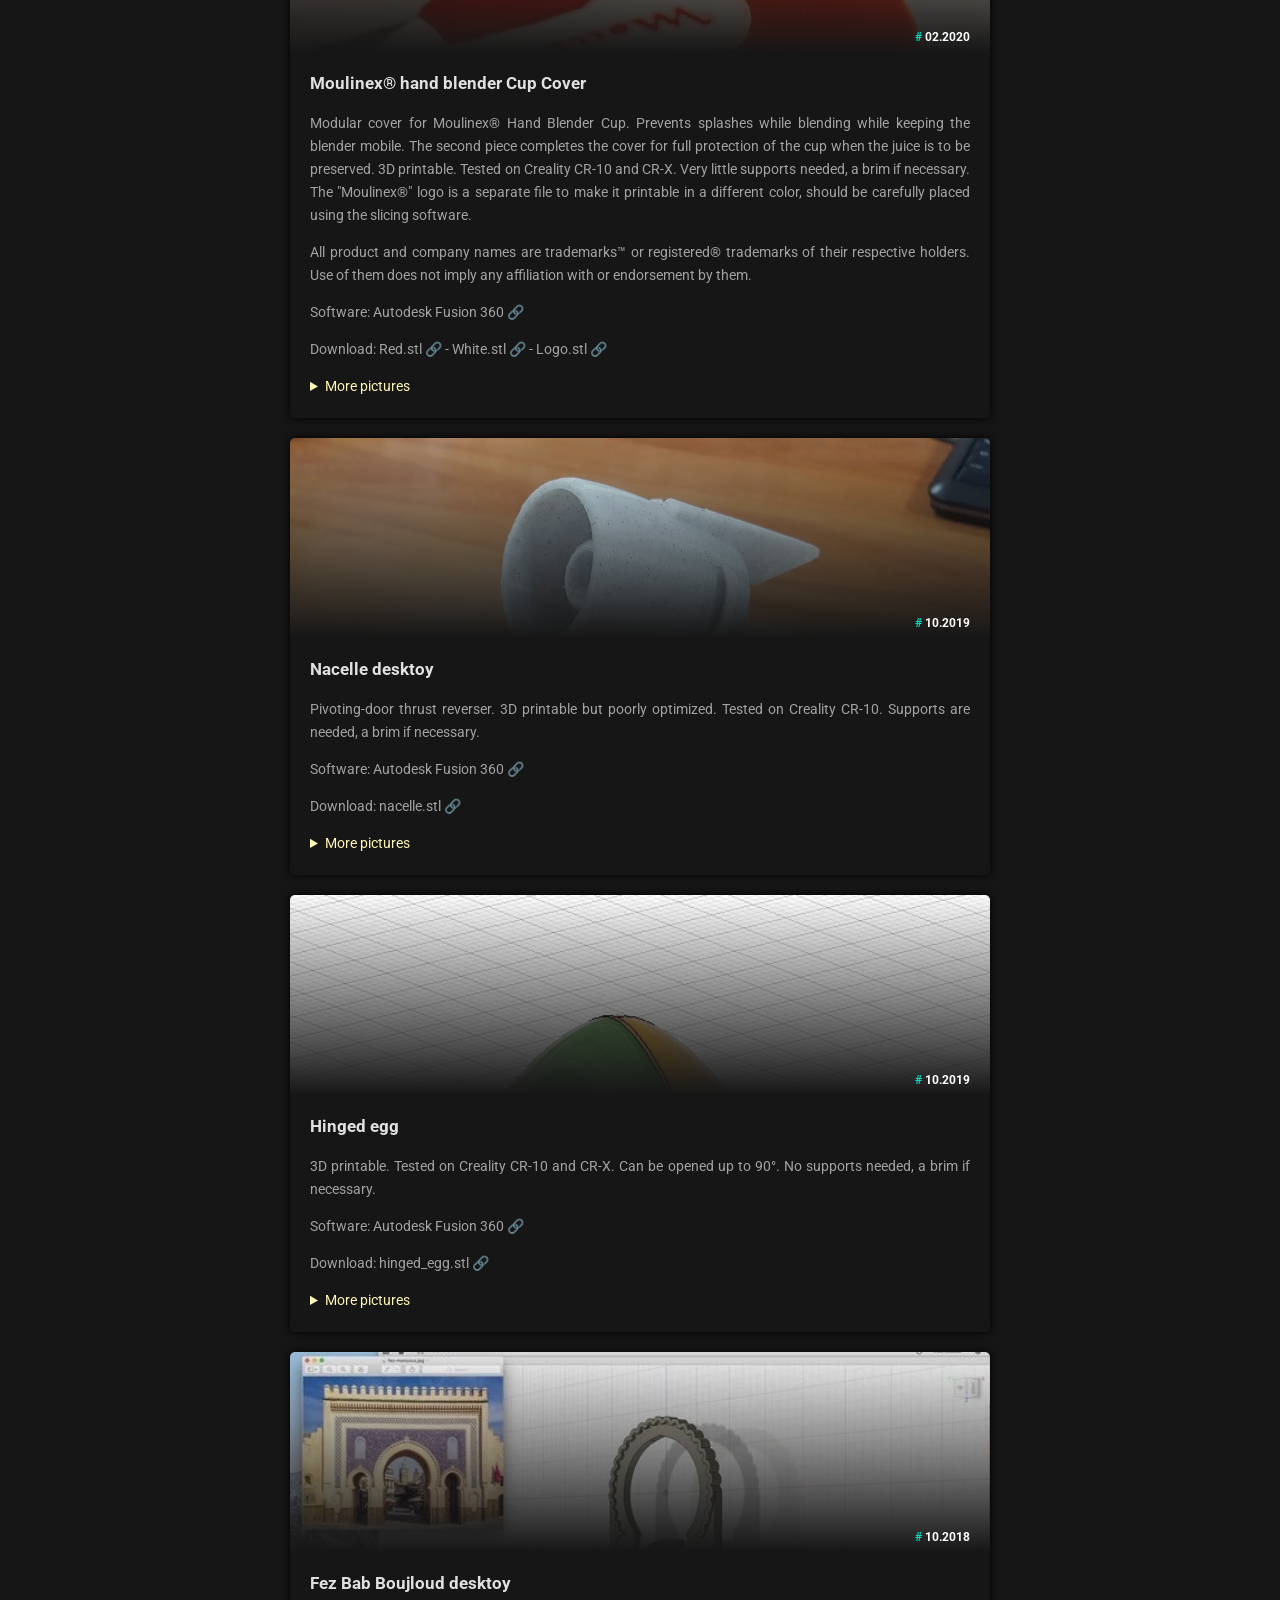
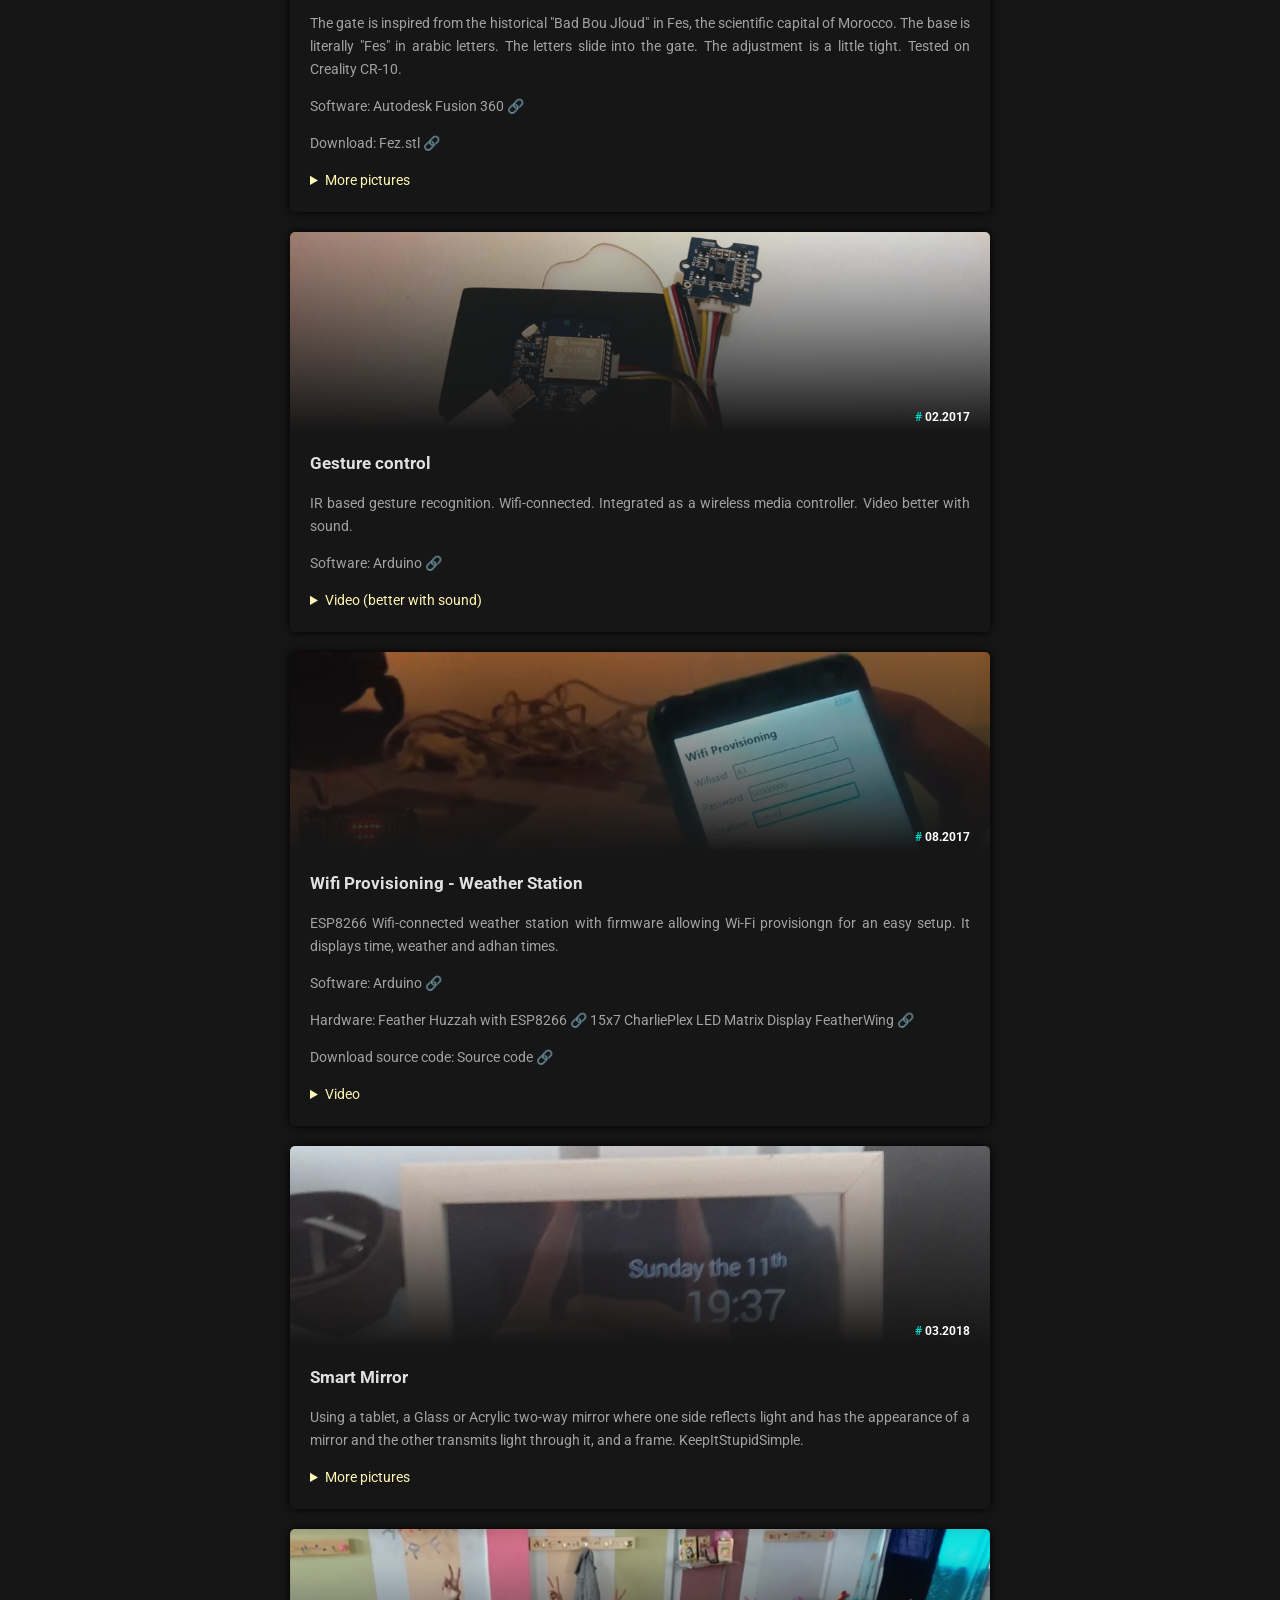
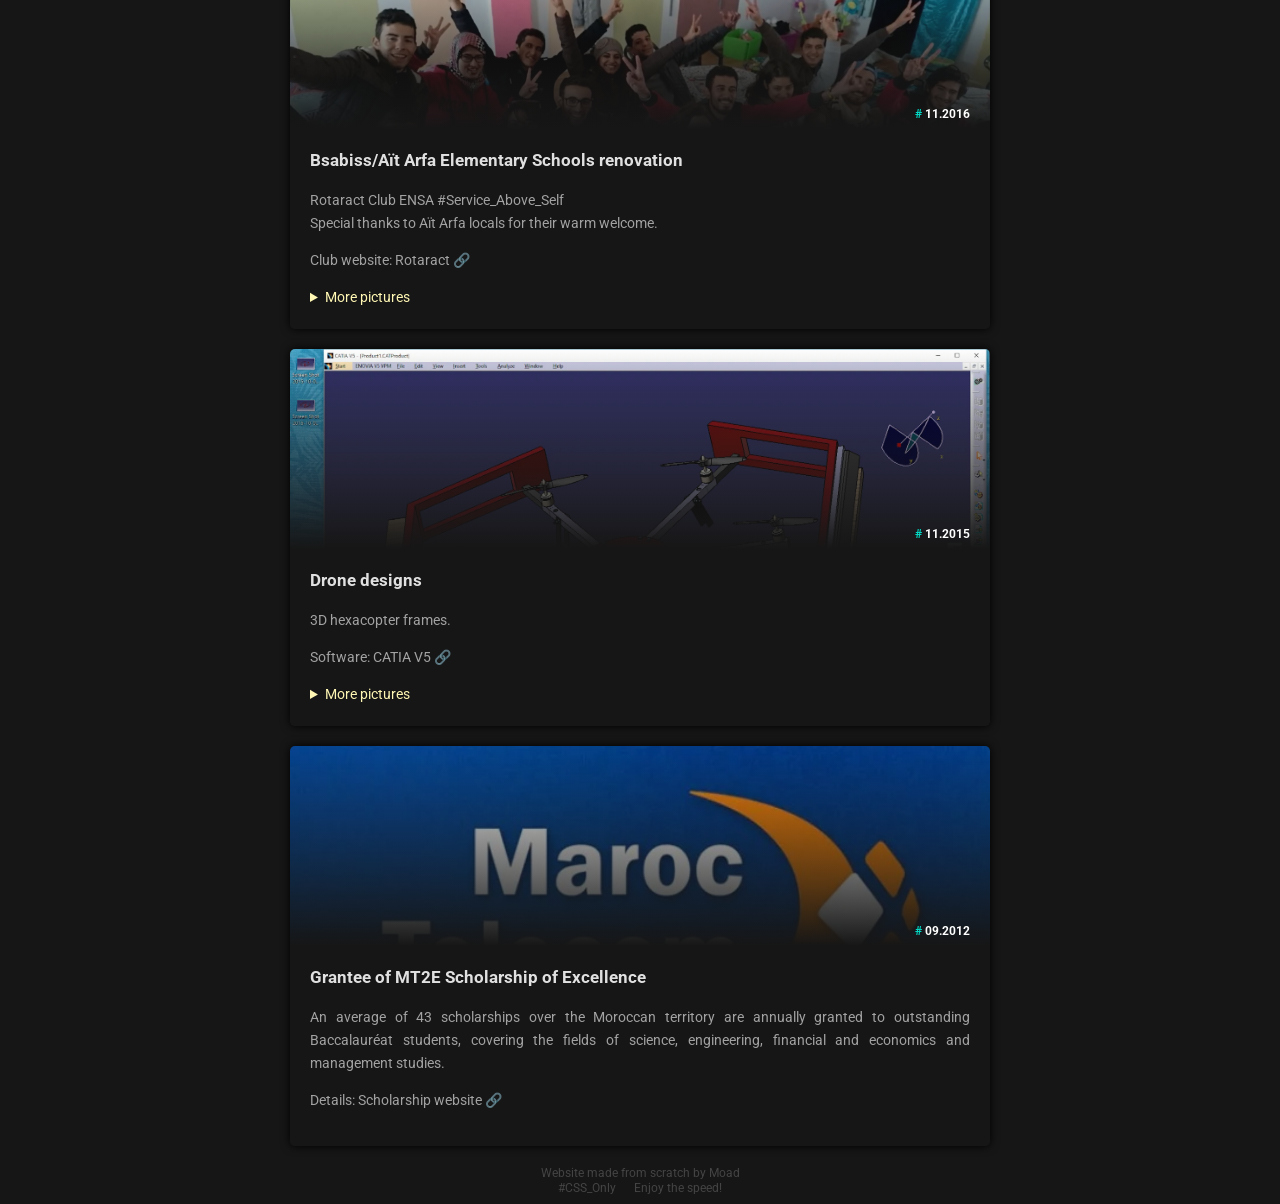
==== commit 73cfdb2c: "removed open tag from detail 1st post" ====
--- a/index.html
+++ b/index.html
@@ -34,7 +34,7 @@
 		<p>Events: <a href="https://startupweekend.org/" target="_blank">Startup Weekend</a> <a href="https://startupistanbul.com/" target="_blank">Startup Istanbul</a></br>
 		Article (in french): <a href="https://www.therollingnotes.com/2016/02/12/startup-weekend-marrakech/" target="_blank">They are talking about us.</a></p>
 		
-		 <details class="details-img" open >
+		 <details class="details-img">
 			<summary>More pictures</summary>
 			<img class="more-img" loading="lazy" src="./images/SW2.webp">
 			<img class="more-img" loading="lazy" src="./images/SW3.webp">
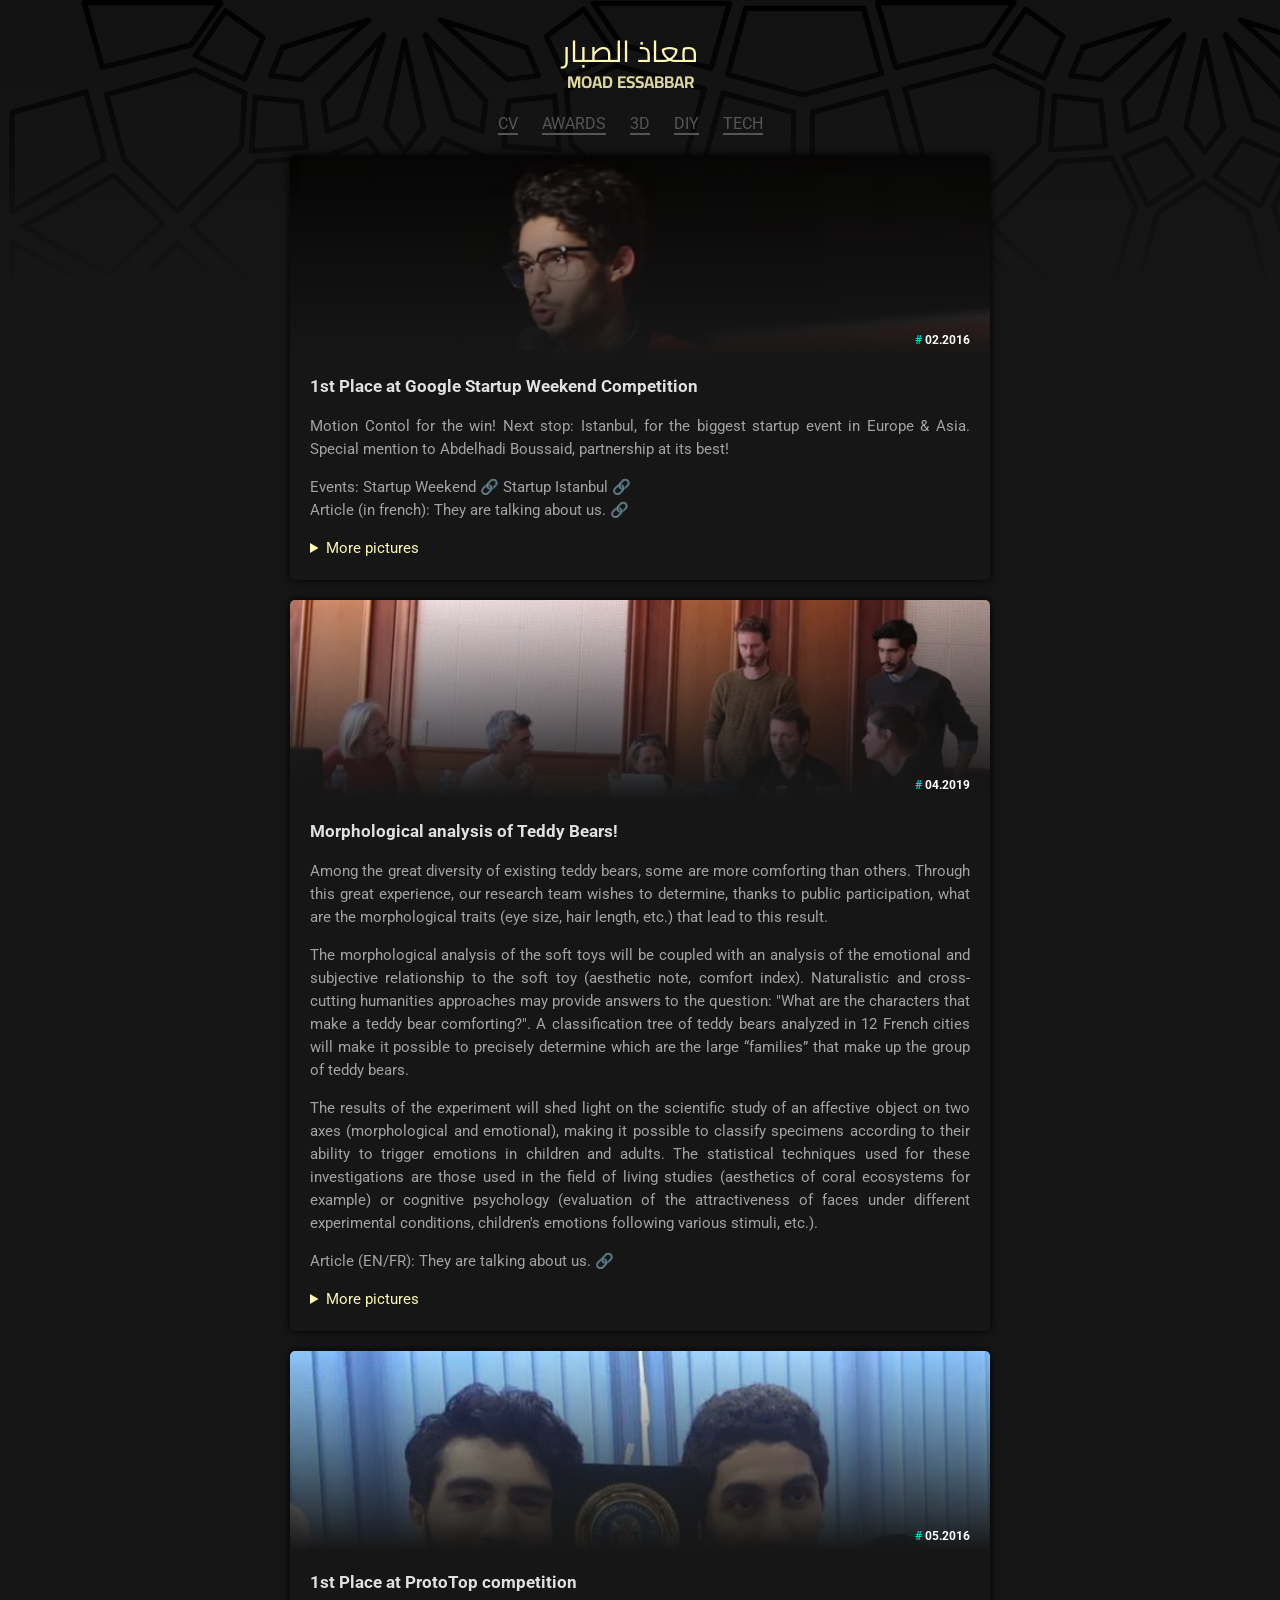
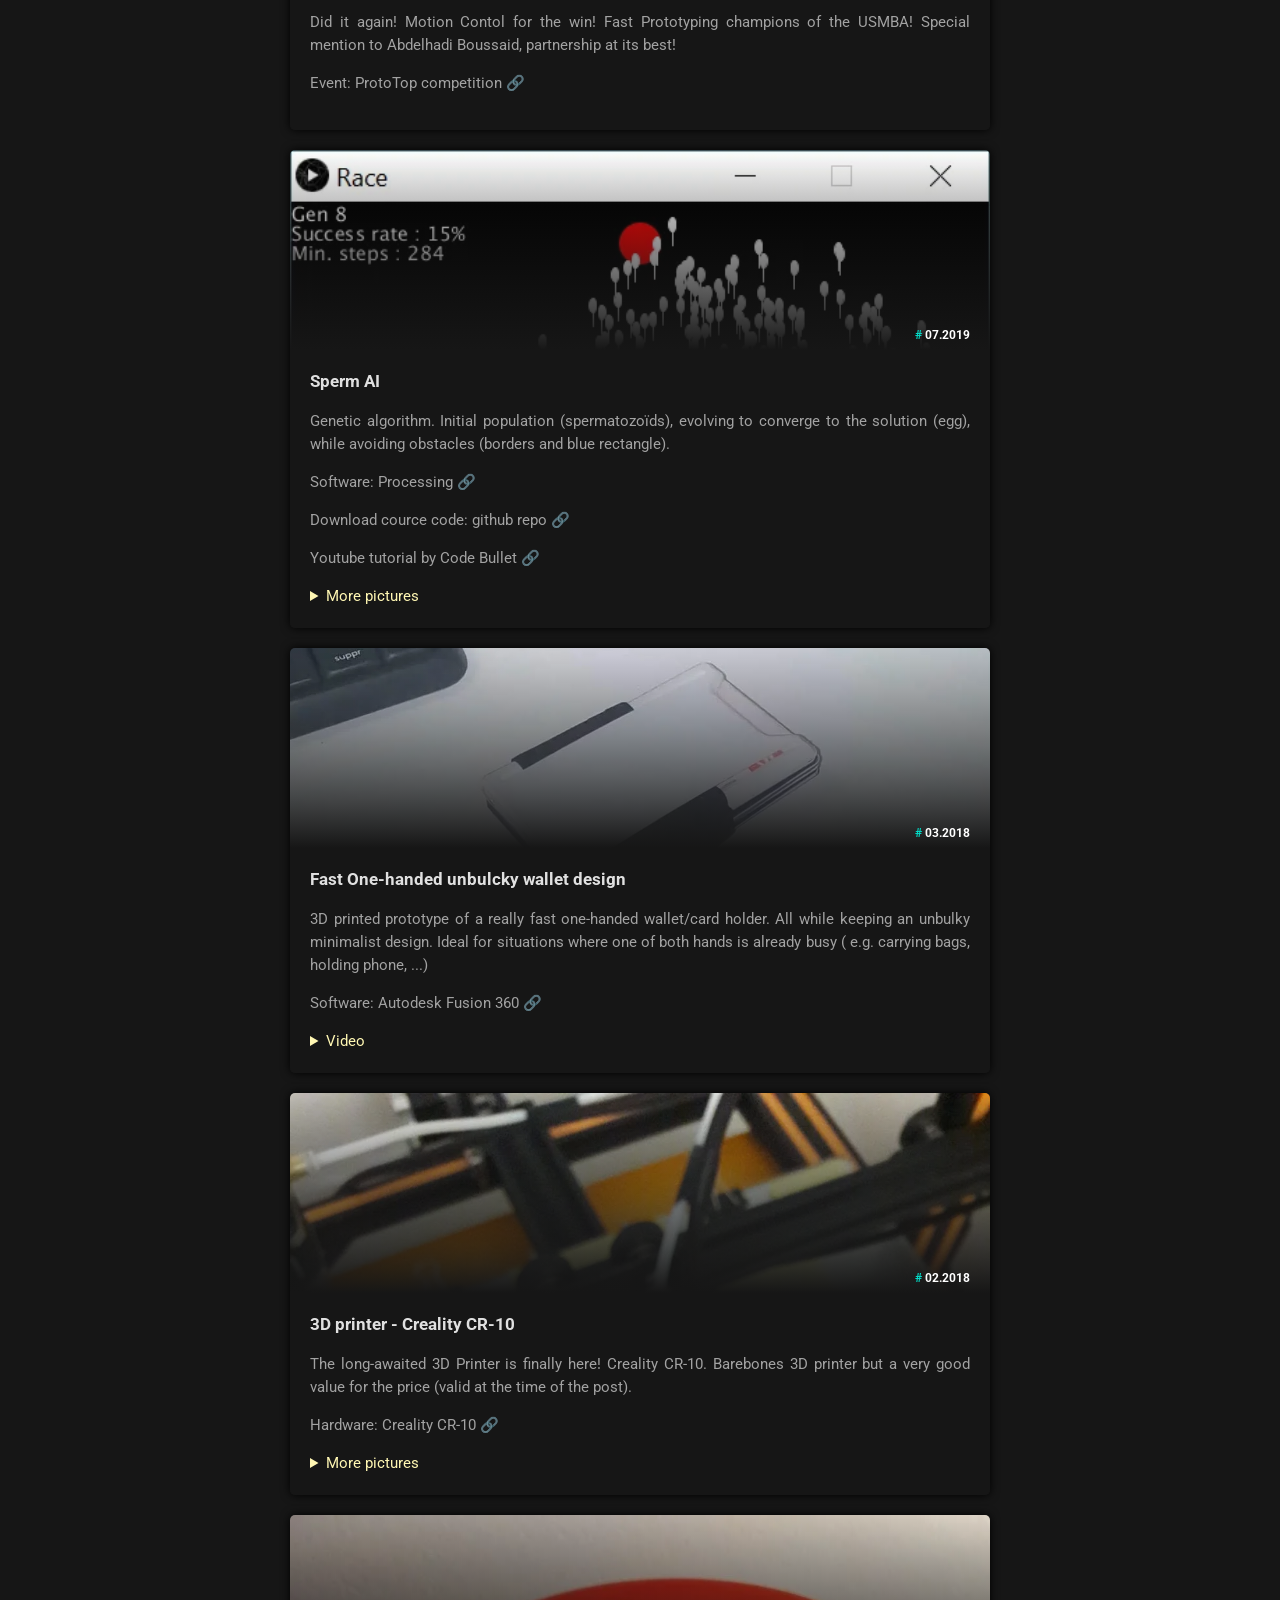
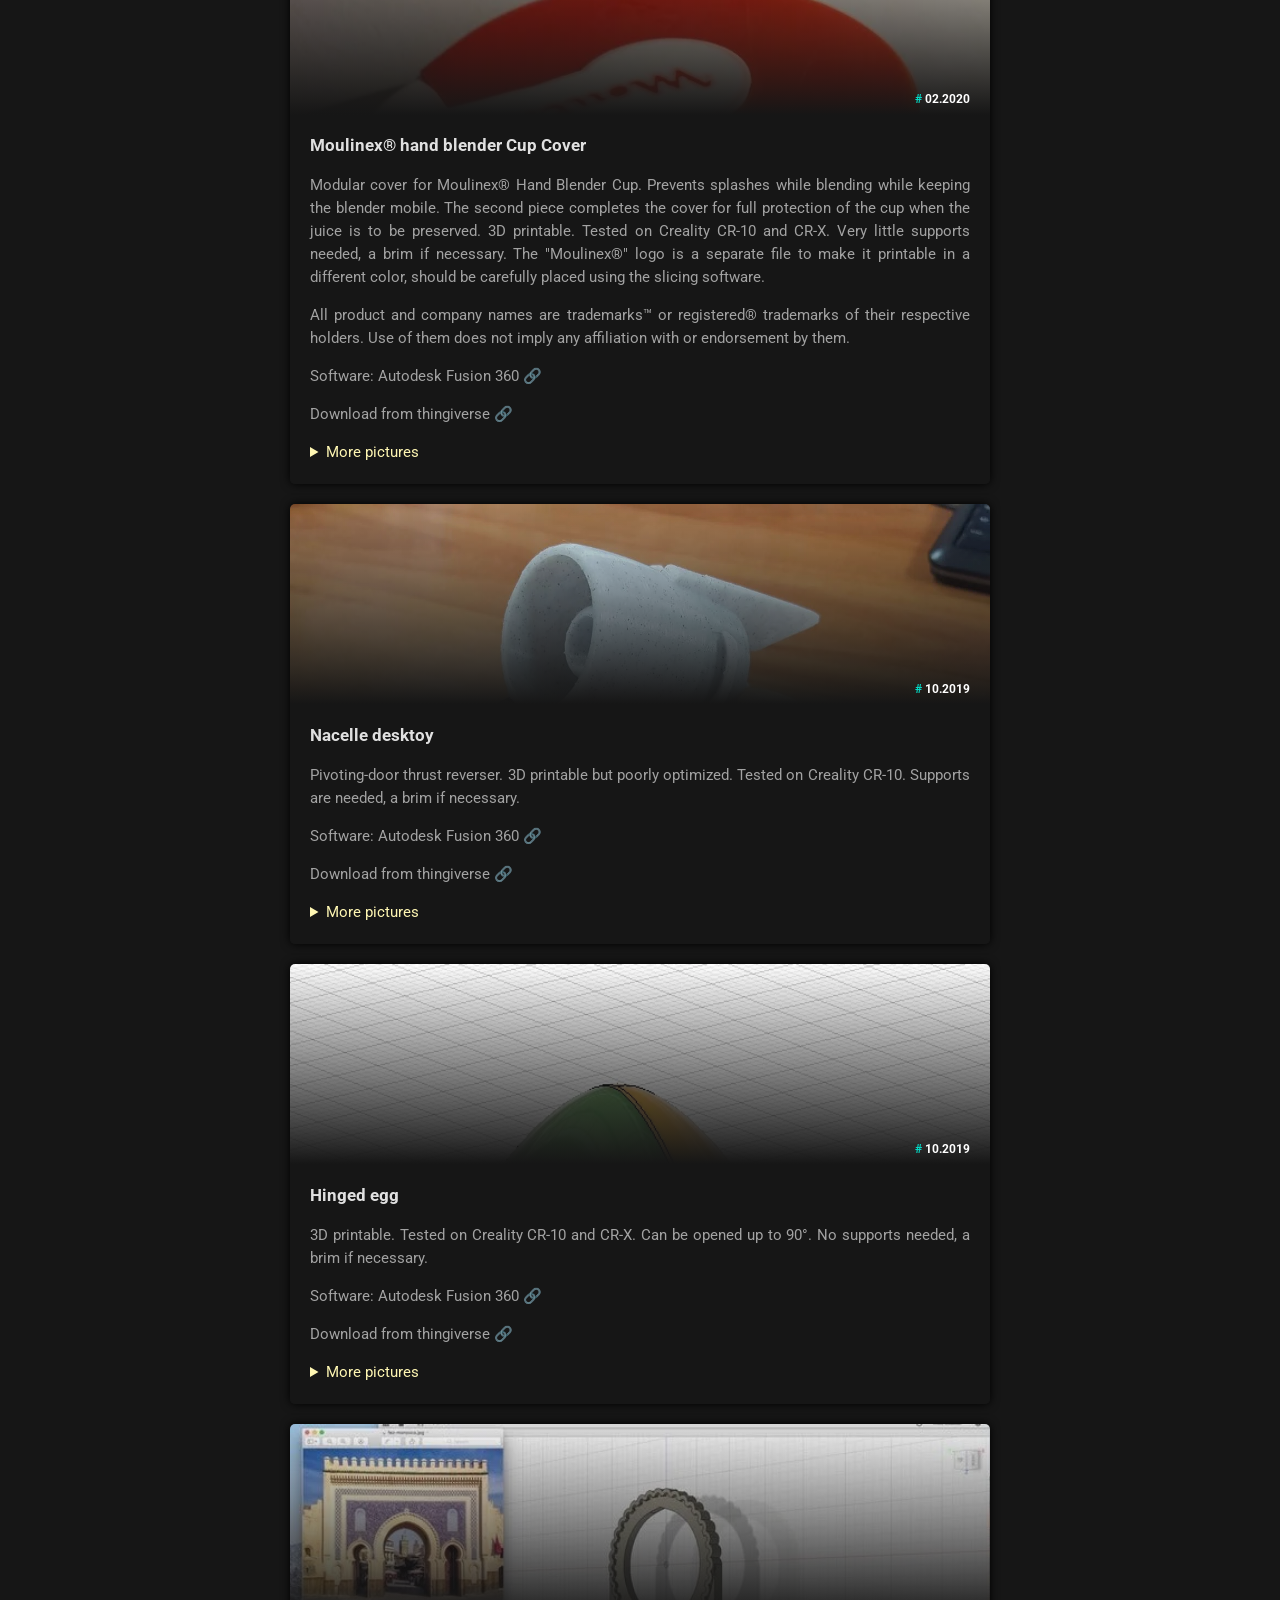
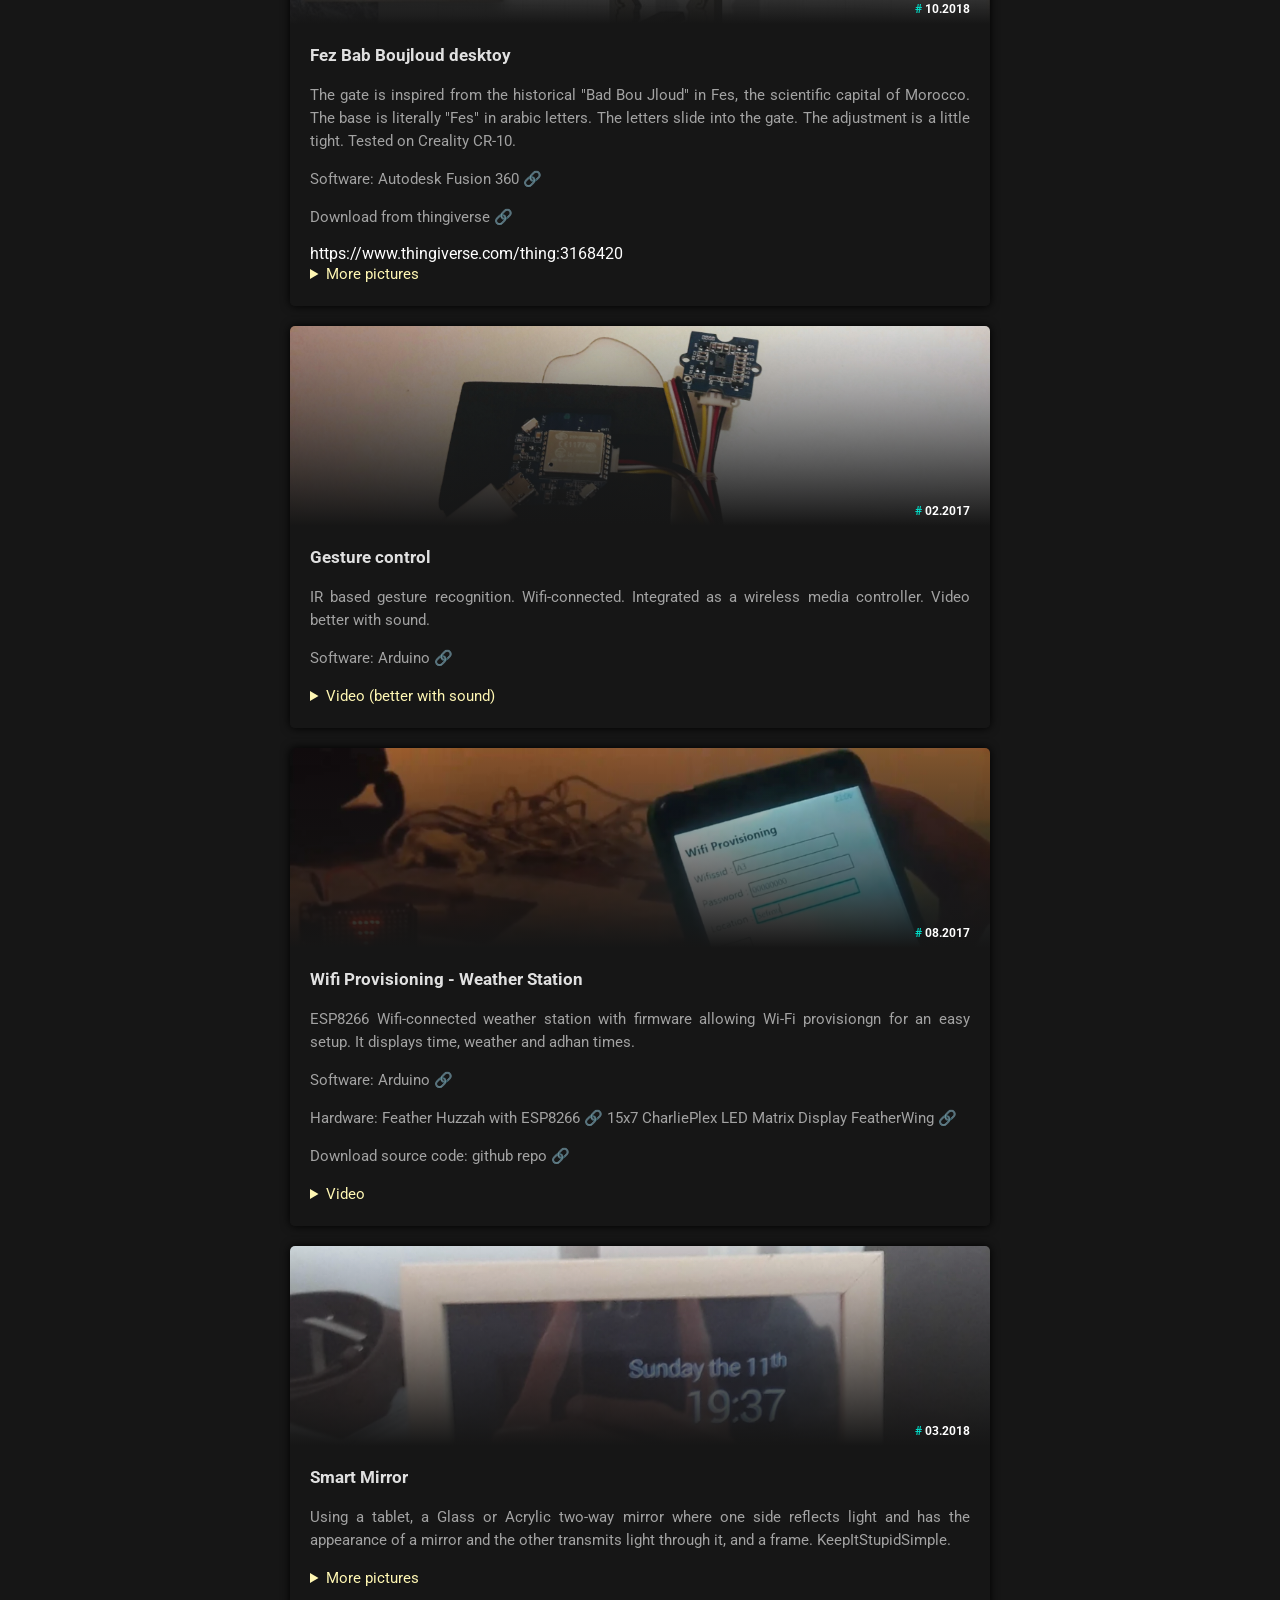
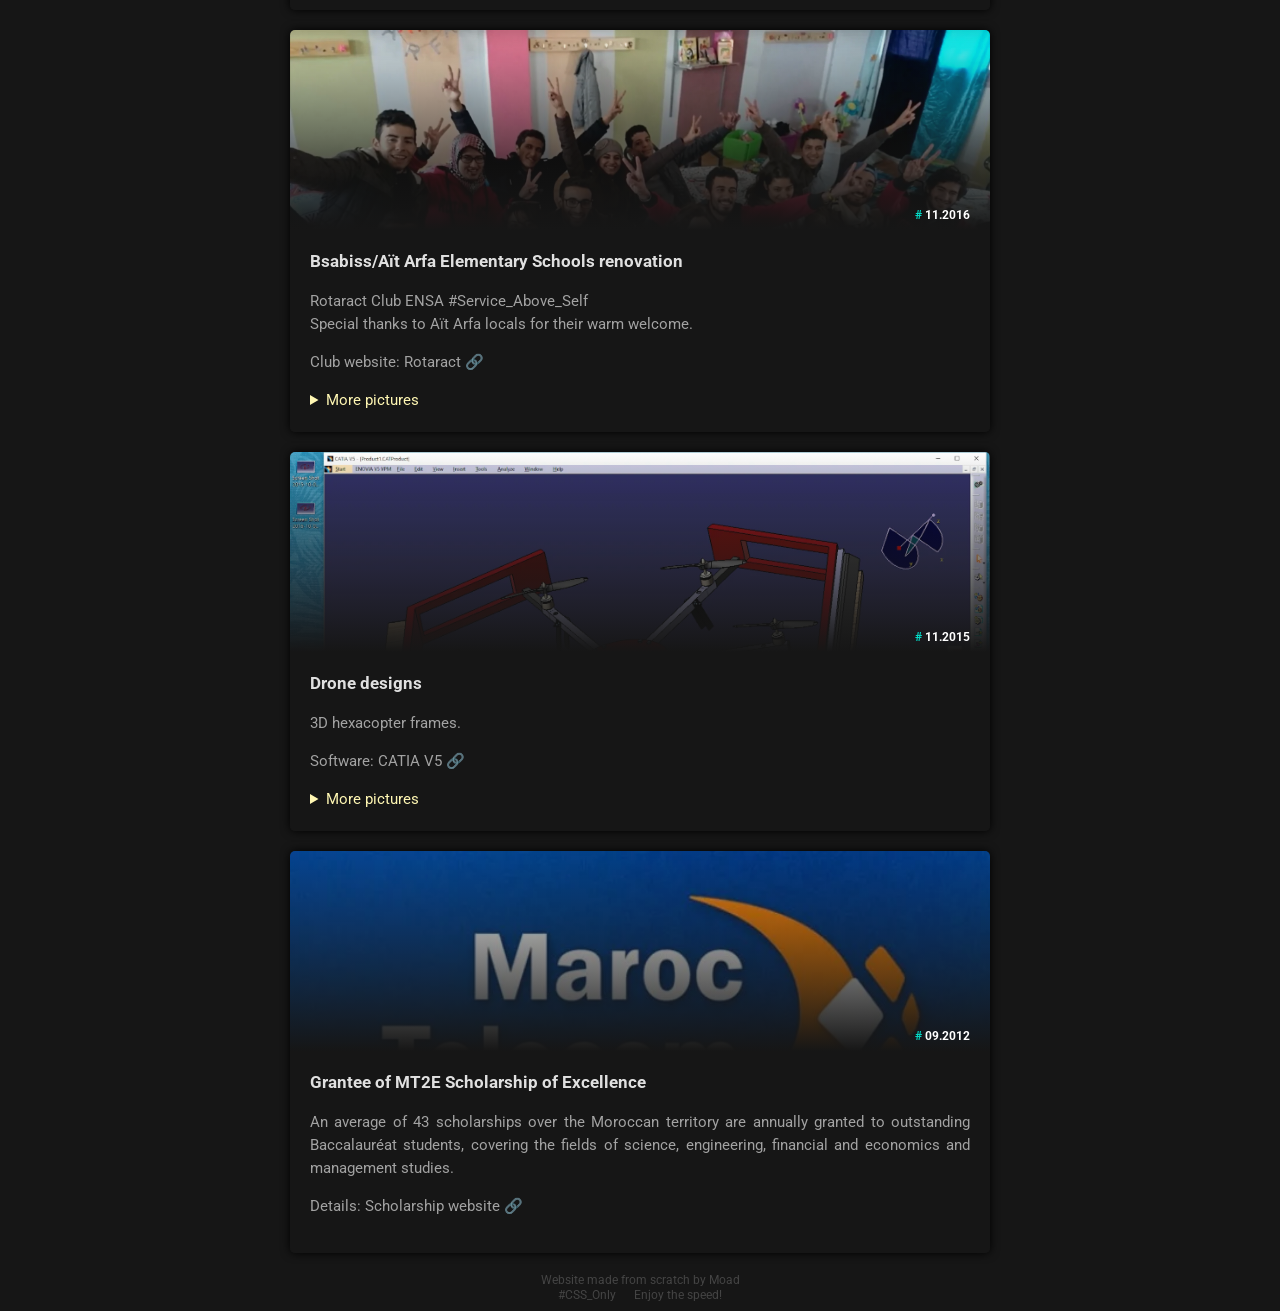
==== commit 8b8b9920: "moved stl files to thingiverse" ====
--- a/index.html
+++ b/index.html
@@ -77,7 +77,7 @@
 		<h3>Sperm AI</h3>
 		<p>Genetic algorithm. Initial population (spermatozoïds), evolving to converge to the solution (egg), while avoiding obstacles (borders and blue rectangle).</p>
 		<p>Software: <a href="https://processing.org/" target="_blank">Processing</a></p>
-		<p>Download cource code: <a href="files/SpermAI.zip" target="_blank">Source code</a></p>
+		<p>Download cource code: <a href="https://github.com/moadessabbar/SpermAI" target="_blank">github repo</a></p>
 		<p><a href="https://www.youtube.com/watch?v=BOZfhUcNiqk" target="_blank">Youtube tutorial by Code Bullet</a></p>
 		<details class="details-img">
 			<summary>More pictures</summary>
@@ -128,9 +128,7 @@
 		<p>All product and company names are trademarks™ or registered® trademarks of their respective holders. Use of them does not imply any affiliation with or endorsement by them.</p>
 		</p>
 		<p>Software: <a href="https://www.autodesk.com/products/fusion-360/overview#banner" target="_blank">Autodesk Fusion 360</a></p>
-		<p>Download: <a href="files/Red.stl" target="_blank">Red.stl</a> - 
-					 <a href="files/White.stl" target="_blank">White.stl</a> - 
-					 <a href="files/Logo.stl" target="_blank">Logo.stl</a></p>
+		<p><a href="https://www.thingiverse.com/thing:4272373" target="_blank">Download from thingiverse</a></p>
 		<details class="details-img">
 			<summary>More pictures</summary>
 			<img class="more-img" loading="lazy" src="./images/moulinex1.webp">
@@ -148,7 +146,7 @@
 		<h3>Nacelle desktoy</h3>
 		<p>Pivoting-door thrust reverser. 3D printable but poorly optimized. Tested on Creality CR-10. Supports are needed, a brim if necessary.</p>
 		<p>Software: <a href="https://www.autodesk.com/products/fusion-360/overview#banner" target="_blank">Autodesk Fusion 360</a></p>
-		<p>Download: <a href="files/nacelle.stl" target="_blank">nacelle.stl</a></p>
+		<p><a href="https://www.thingiverse.com/thing:4272340" target="_blank">Download from thingiverse</a></p>
 		<details class="details-img">
 			<summary>More pictures</summary>
 			<img class="more-img" loading="lazy" src="./images/nacelle1.webp">
@@ -165,7 +163,7 @@
 		<h3>Hinged egg</h3>
 		<p>3D printable. Tested on Creality CR-10 and CR-X. Can be opened up to 90°. No supports needed, a brim if necessary.</p>
 		<p>Software: <a href="https://www.autodesk.com/products/fusion-360/overview#banner" target="_blank">Autodesk Fusion 360</a></p>
-		<p>Download: <a href="files/hinged_egg.stl" target="_blank">hinged_egg.stl</a></p>
+		<p><a href="https://www.thingiverse.com/thing:4272383" target="_blank">Download from thingiverse</a></p>
 		<details class="details-img">
 			<summary>More pictures</summary>
 			<img class="more-img" loading="lazy" src="./images/hinged_egg1.webp">
@@ -181,7 +179,8 @@
 		<p>The gate is inspired from the historical "Bad Bou Jloud" in Fes, the scientific capital of Morocco. The base is literally "Fes" in arabic letters.
 		The letters slide into the gate. The adjustment is a little tight. Tested on Creality CR-10.</p>
 		<p>Software: <a href="https://www.autodesk.com/products/fusion-360/overview#banner" target="_blank">Autodesk Fusion 360</a></p>
-		<p>Download: <a href="files/Fez.stl" target="_blank">Fez.stl</a></p>
+		<p><a href="https://www.thingiverse.com/thing:3168420" target="_blank">Download from thingiverse</a></p>
+		https://www.thingiverse.com/thing:3168420
 		<details class="details-img">
 			<summary>More pictures</summary>
 			<img class="more-img" loading="lazy" src="./images/fez1.webp">
@@ -214,7 +213,7 @@
 		<p>ESP8266 Wifi-connected weather station with firmware allowing Wi-Fi provisiongn for an easy setup. It displays time, weather and adhan times.</p>
 		<p>Software: <a href="https://www.arduino.cc/" target="_blank">Arduino</a></p>
 		<p>Hardware: <a href="https://www.adafruit.com/product/2821" target="_blank">Feather Huzzah with ESP8266</a> <a href="https://www.adafruit.com/product/3134" target="_blank"> 15x7 CharliePlex LED Matrix Display FeatherWing</a></p>
-		<p>Download source code: <a href="files/time_weather_adhan.ino" target="_blank">Source code</a></p>
+		<p>Download source code: <a href="https://github.com/moadessabbar/Weatherino" target="_blank">github repo</a></p>
 		<details class="details-vid">
 			<summary>Video</summary>
 			<video class="more-vid" controls loop  muted>
--- a/style.css
+++ b/style.css
@@ -13,7 +13,7 @@
 	}
 	
 	.more-img {
-		max-width: 328px;
+		max-width: 326px;
 		padding-bottom: 20px;
 		padding-top:  	20px;
 		display: inline-block;
@@ -44,7 +44,7 @@
 
 h6:before { color: #03DAC6;  content: "# "; }
 
-p, summary { font-size: 14px; font-style: normal; font-variant: normal; font-weight: 400; line-height: 23px; text-align: justify; text-justify: inter-word; opacity: 0.6; }
+p, summary { font-size: 15px; font-style: normal; font-variant: normal; font-weight: 400; line-height: 23px; text-align: justify; text-justify: inter-word; opacity: 0.6; }
 
 summary {
 	color: #fff7b3;
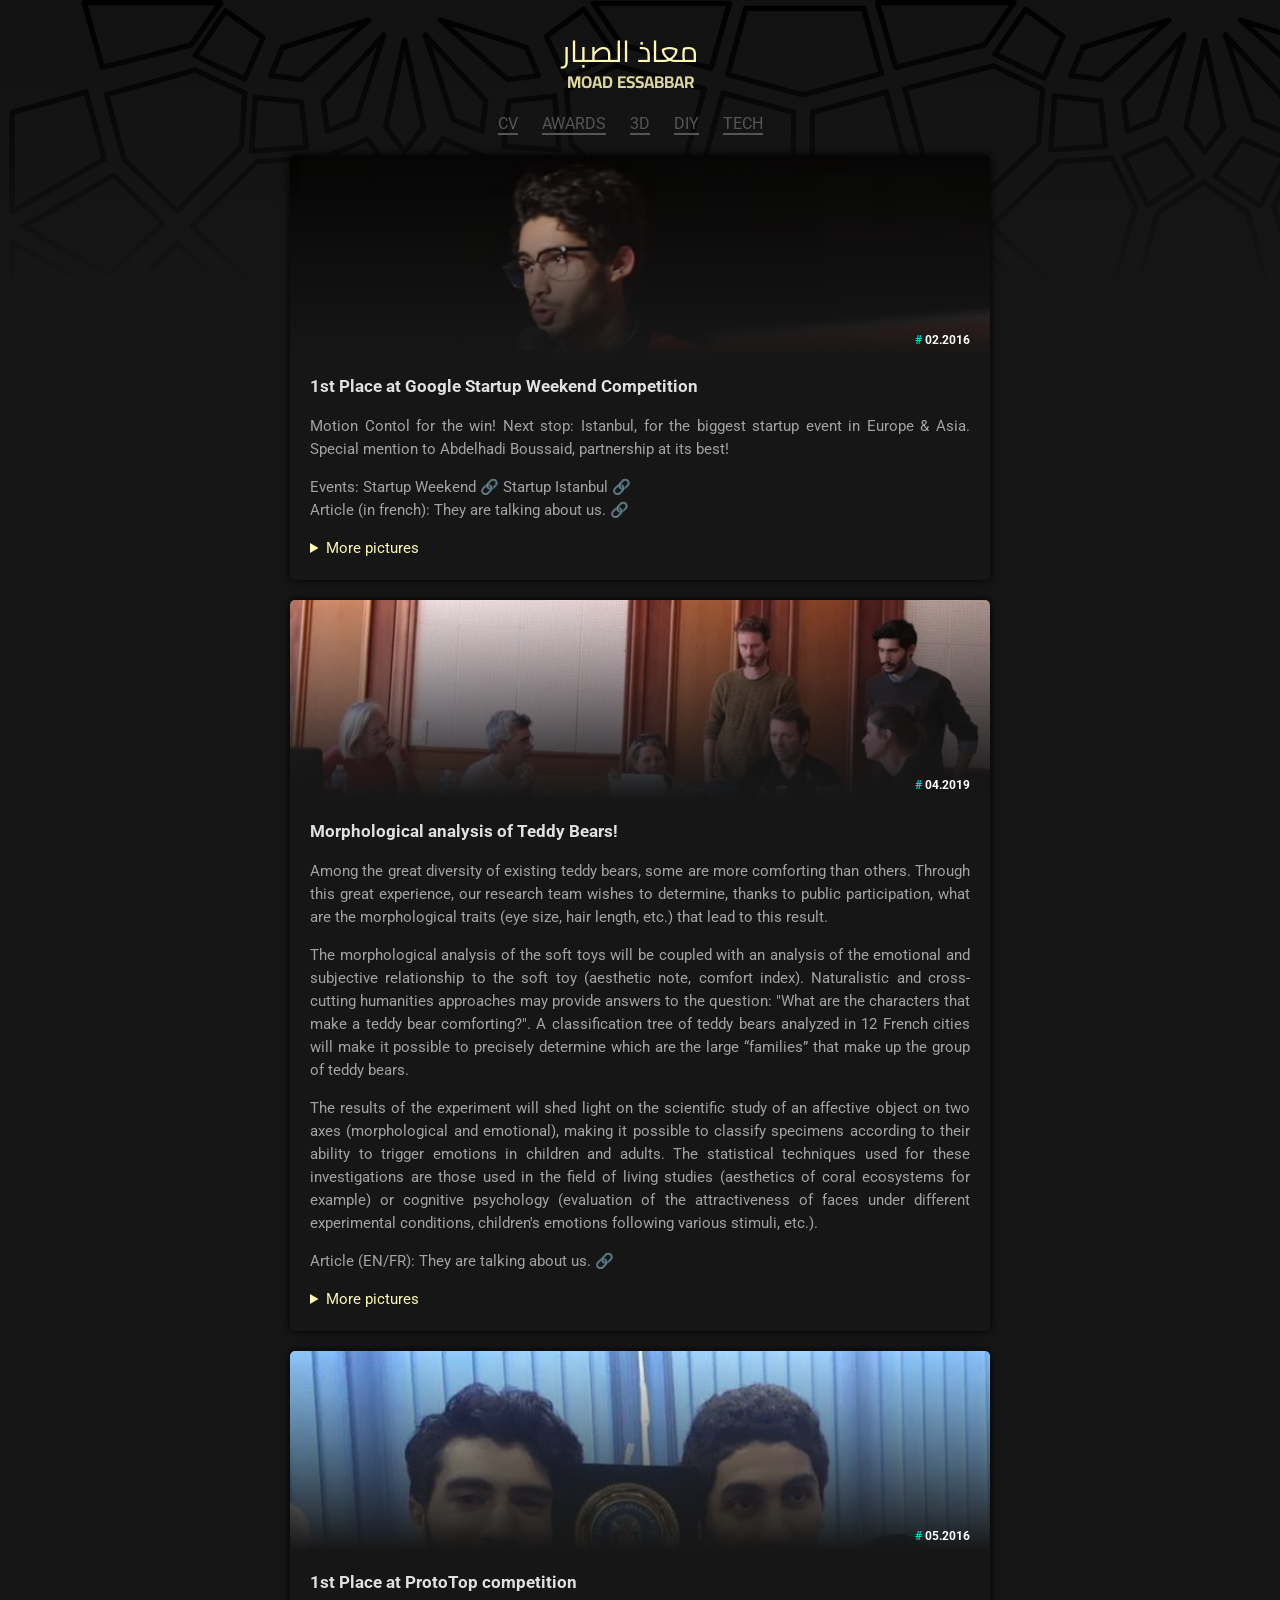
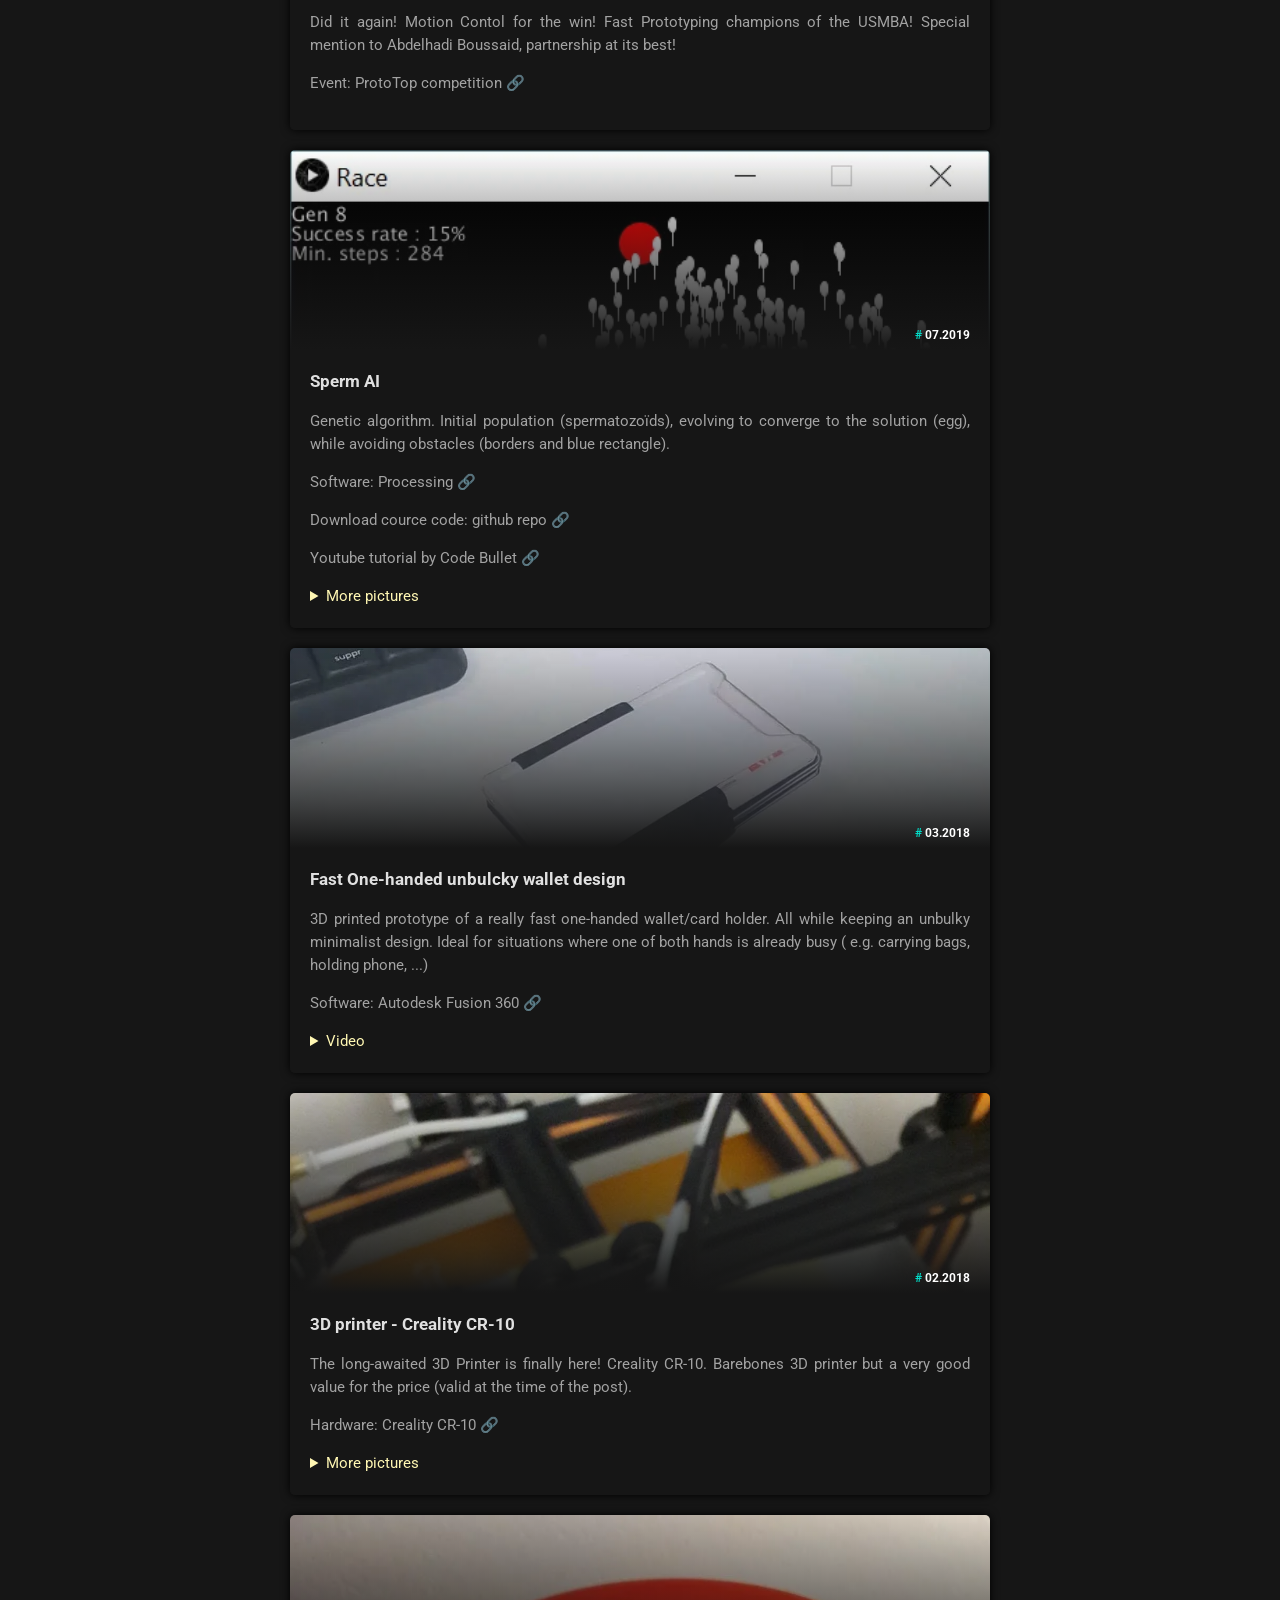
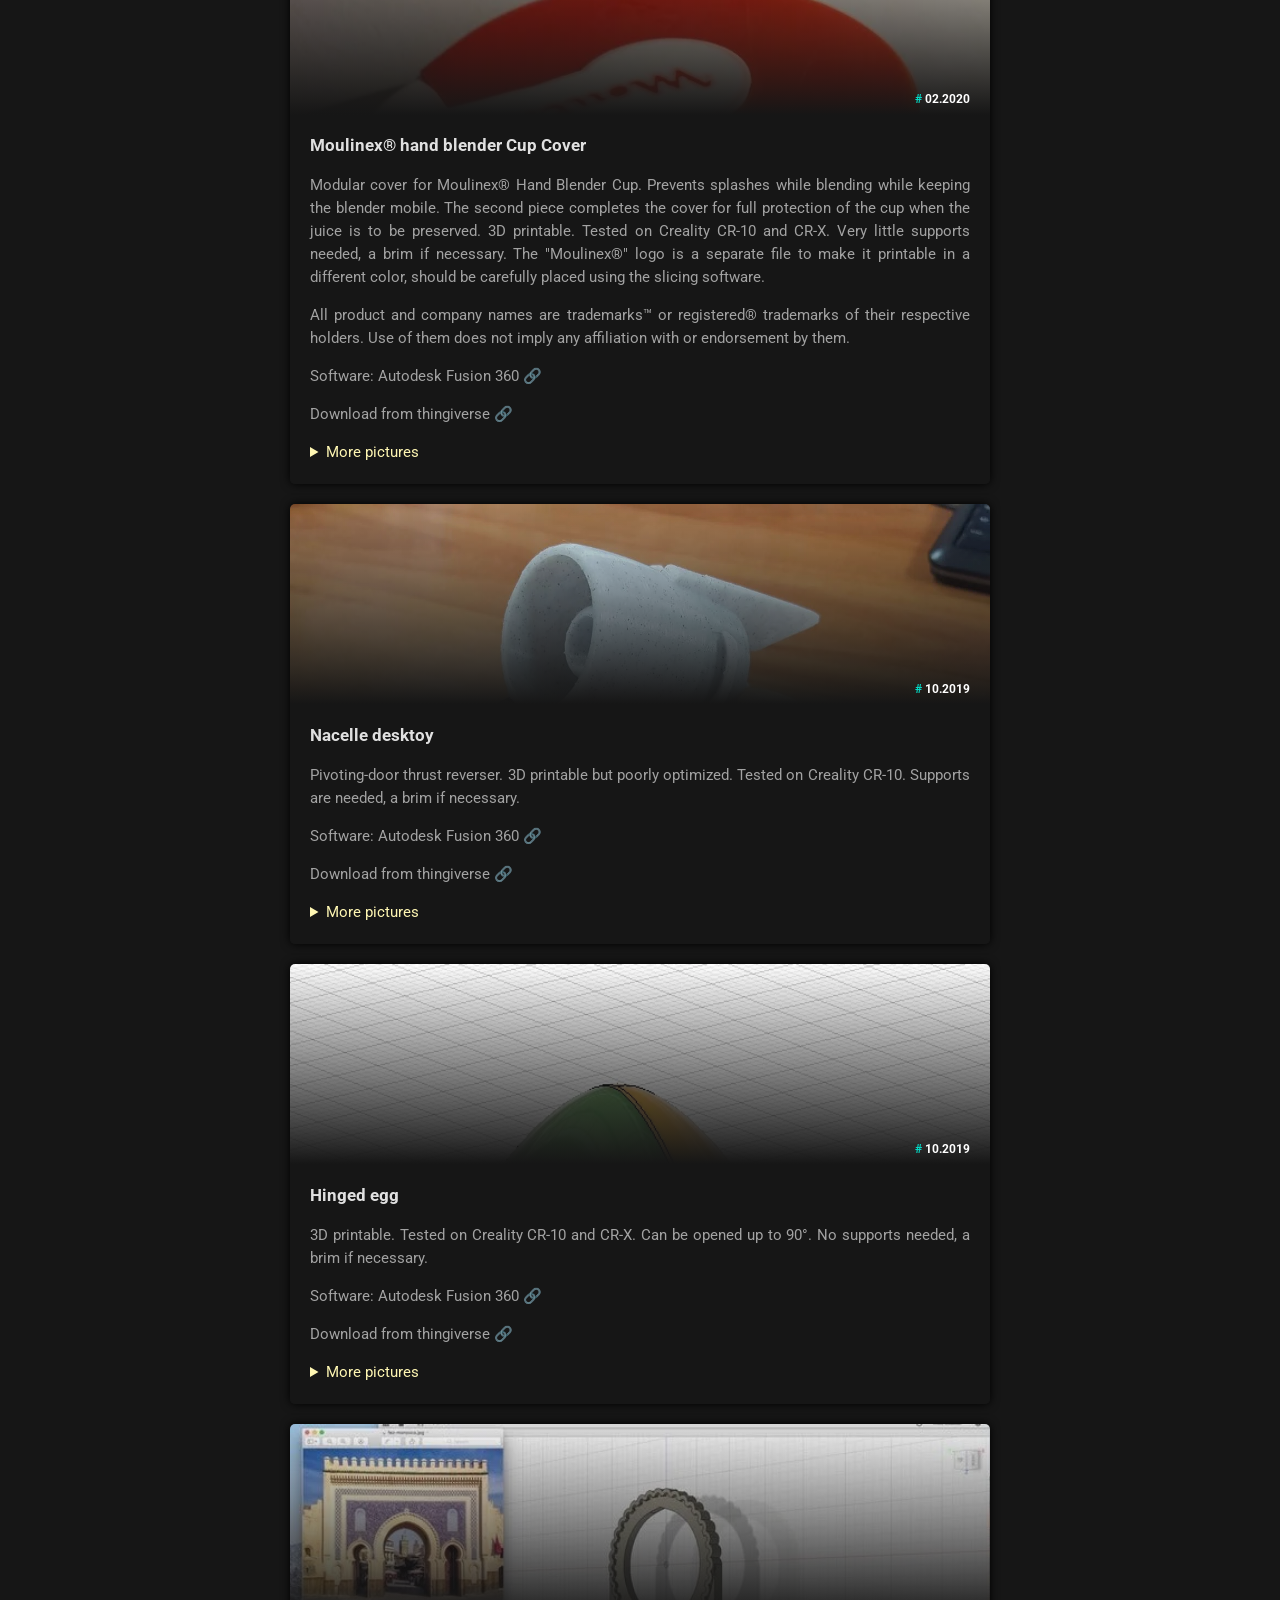
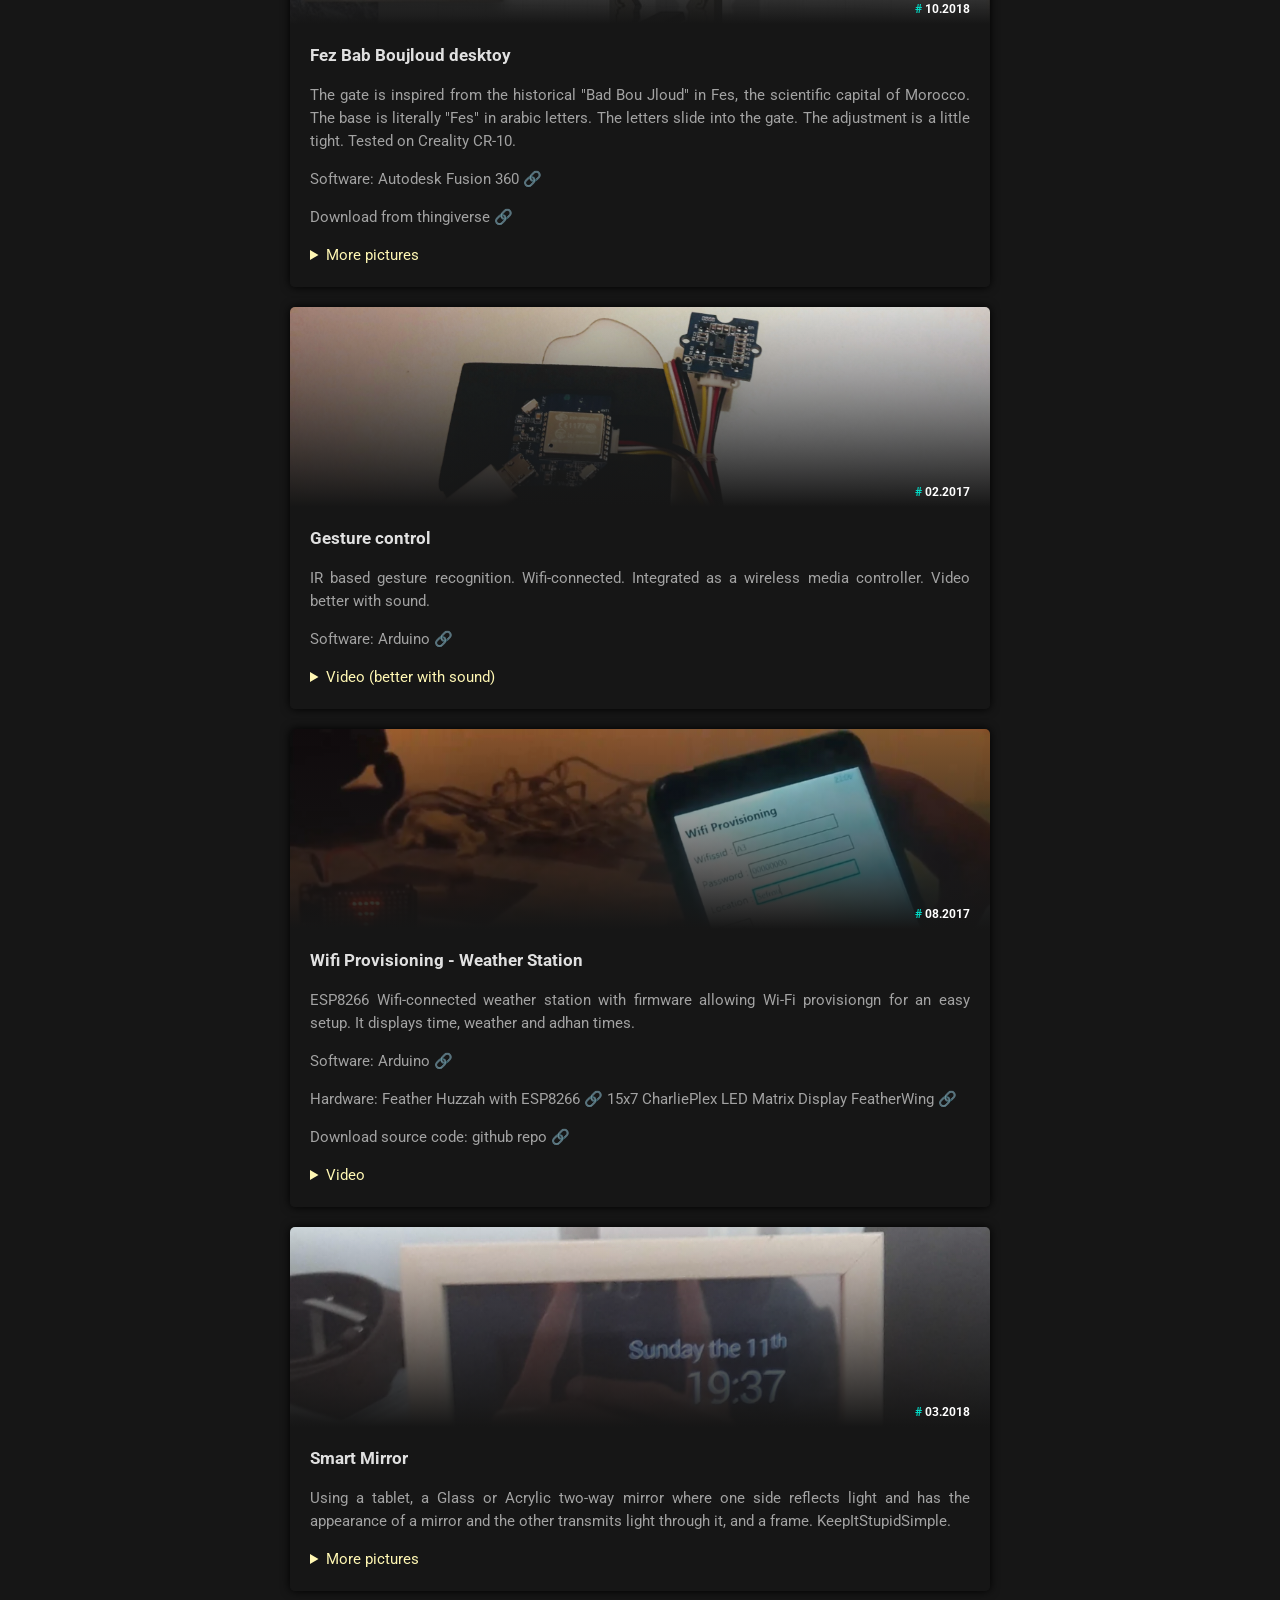
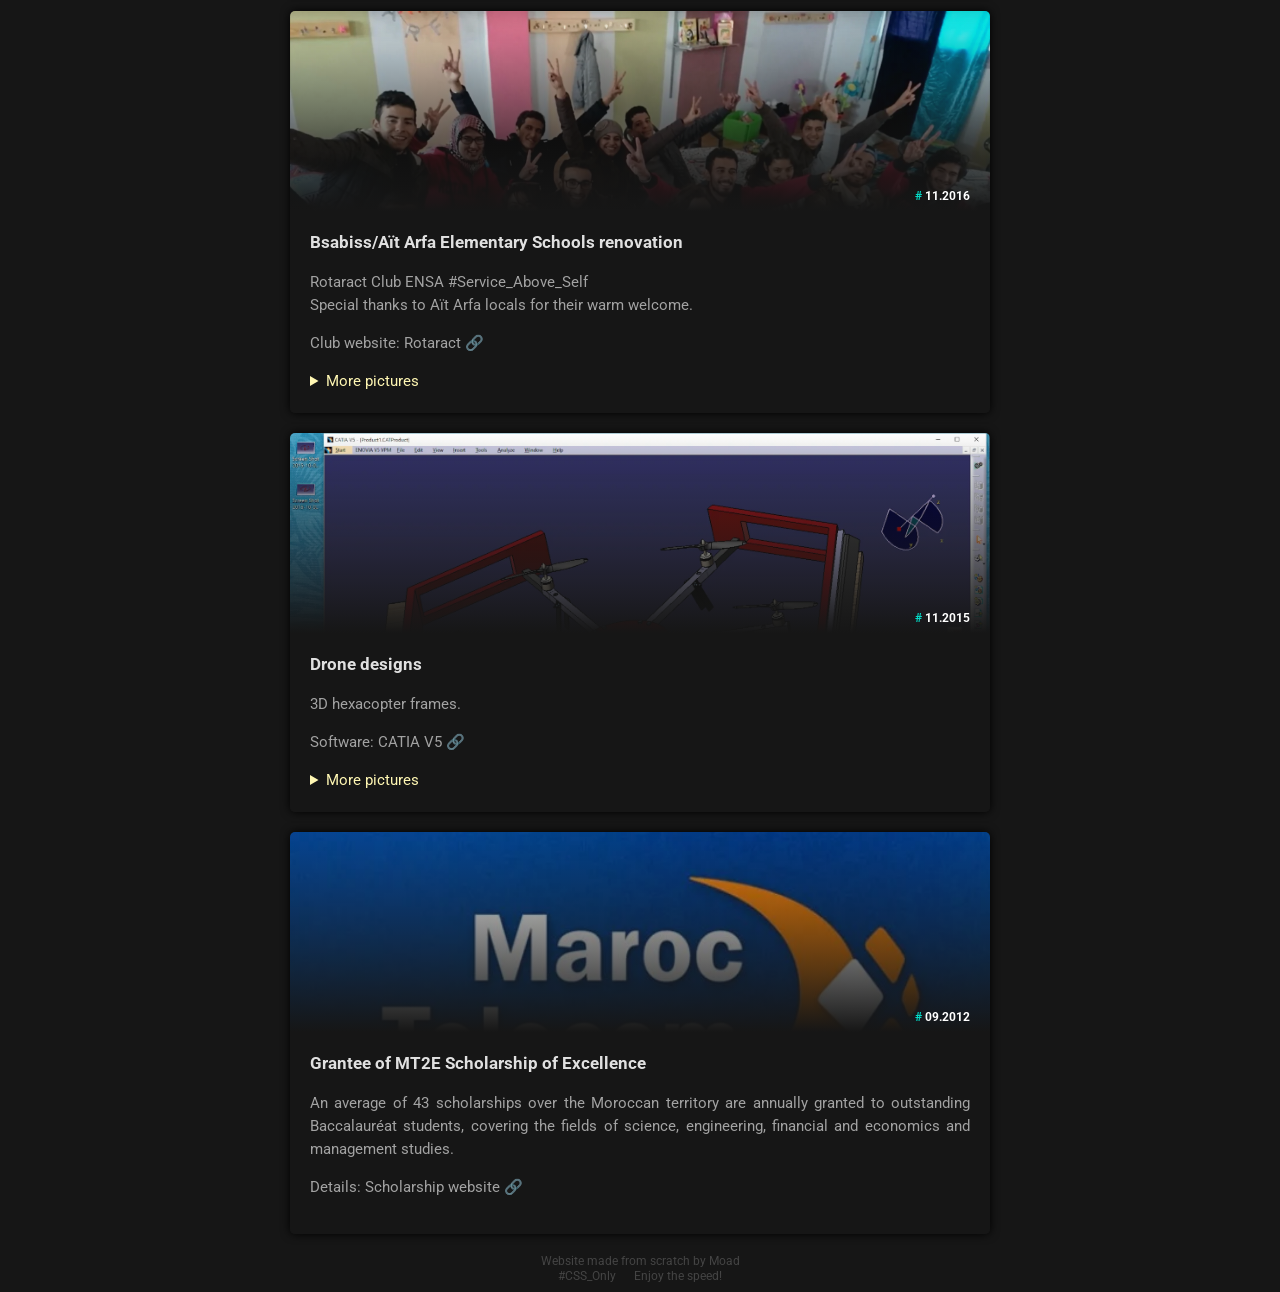
==== commit 6d634800: "replaced fez extra link" ====
--- a/index.html
+++ b/index.html
@@ -180,7 +180,6 @@
 		The letters slide into the gate. The adjustment is a little tight. Tested on Creality CR-10.</p>
 		<p>Software: <a href="https://www.autodesk.com/products/fusion-360/overview#banner" target="_blank">Autodesk Fusion 360</a></p>
 		<p><a href="https://www.thingiverse.com/thing:3168420" target="_blank">Download from thingiverse</a></p>
-		https://www.thingiverse.com/thing:3168420
 		<details class="details-img">
 			<summary>More pictures</summary>
 			<img class="more-img" loading="lazy" src="./images/fez1.webp">
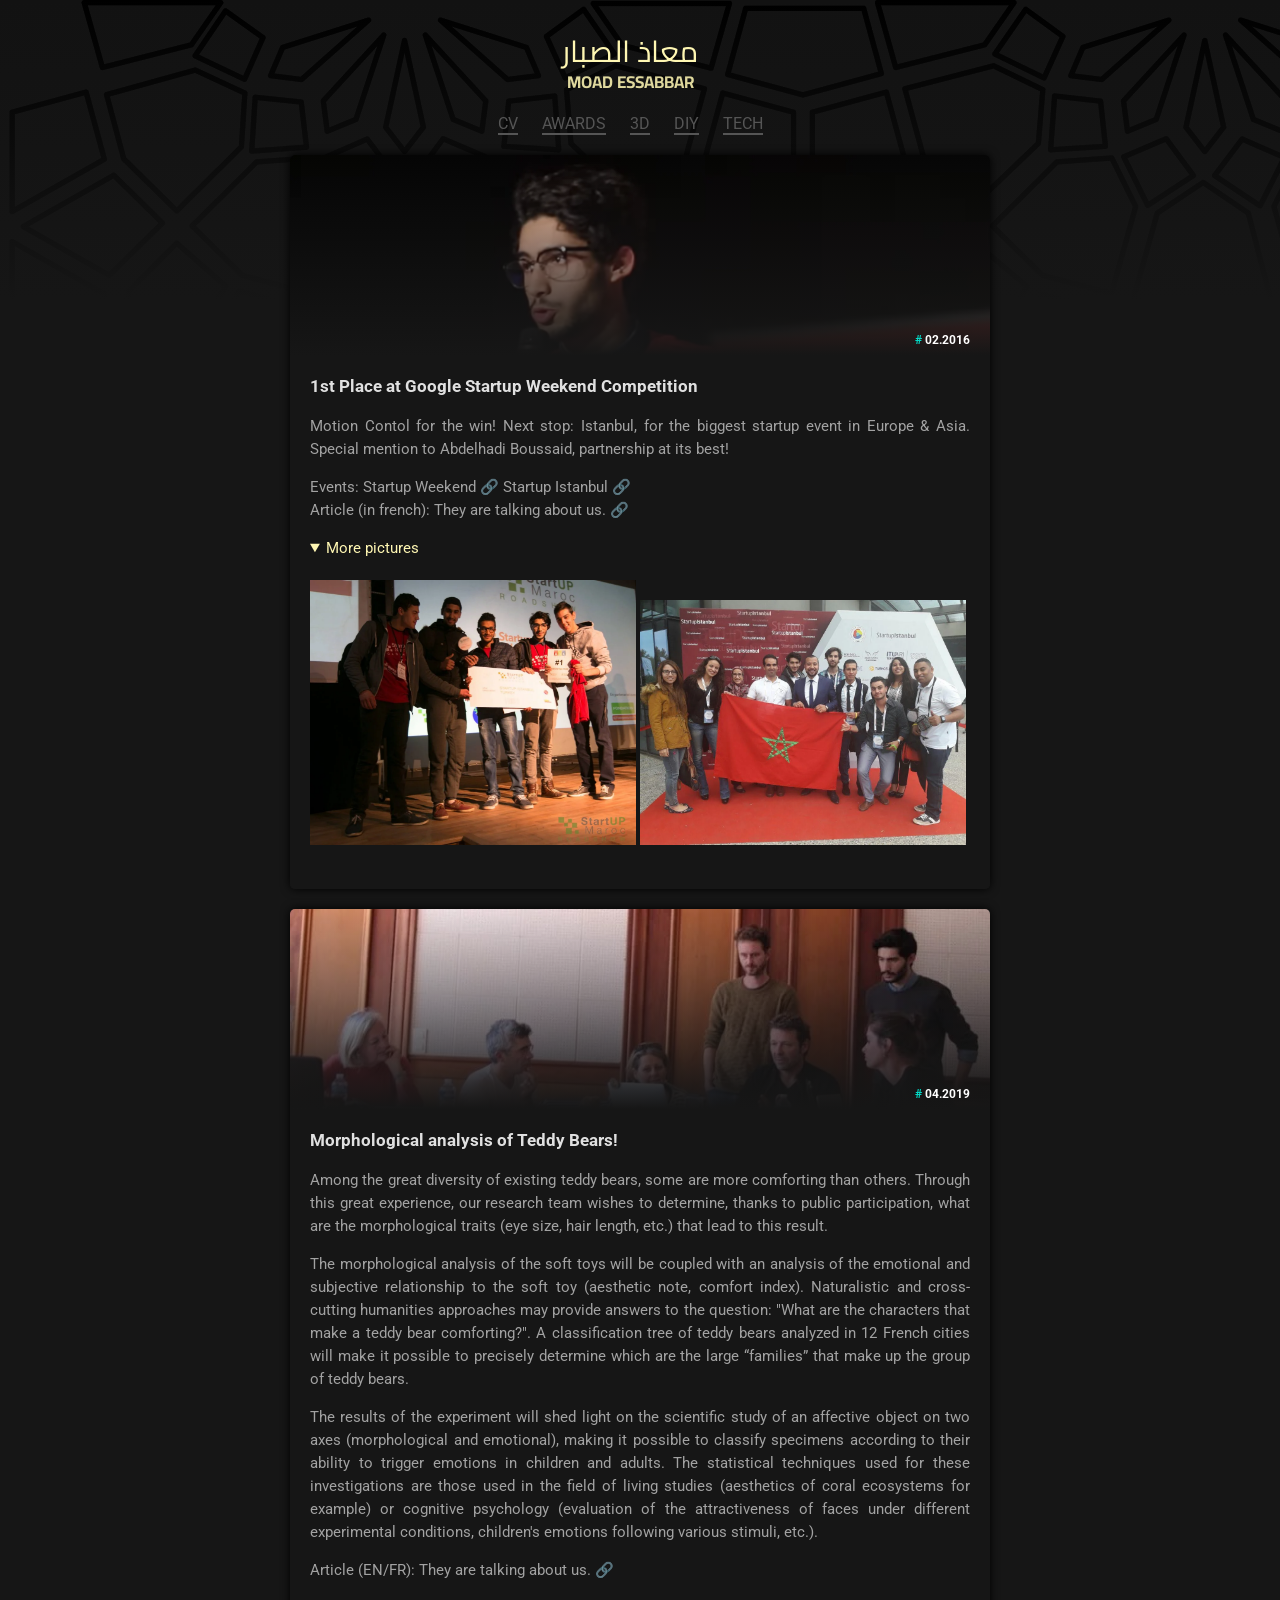
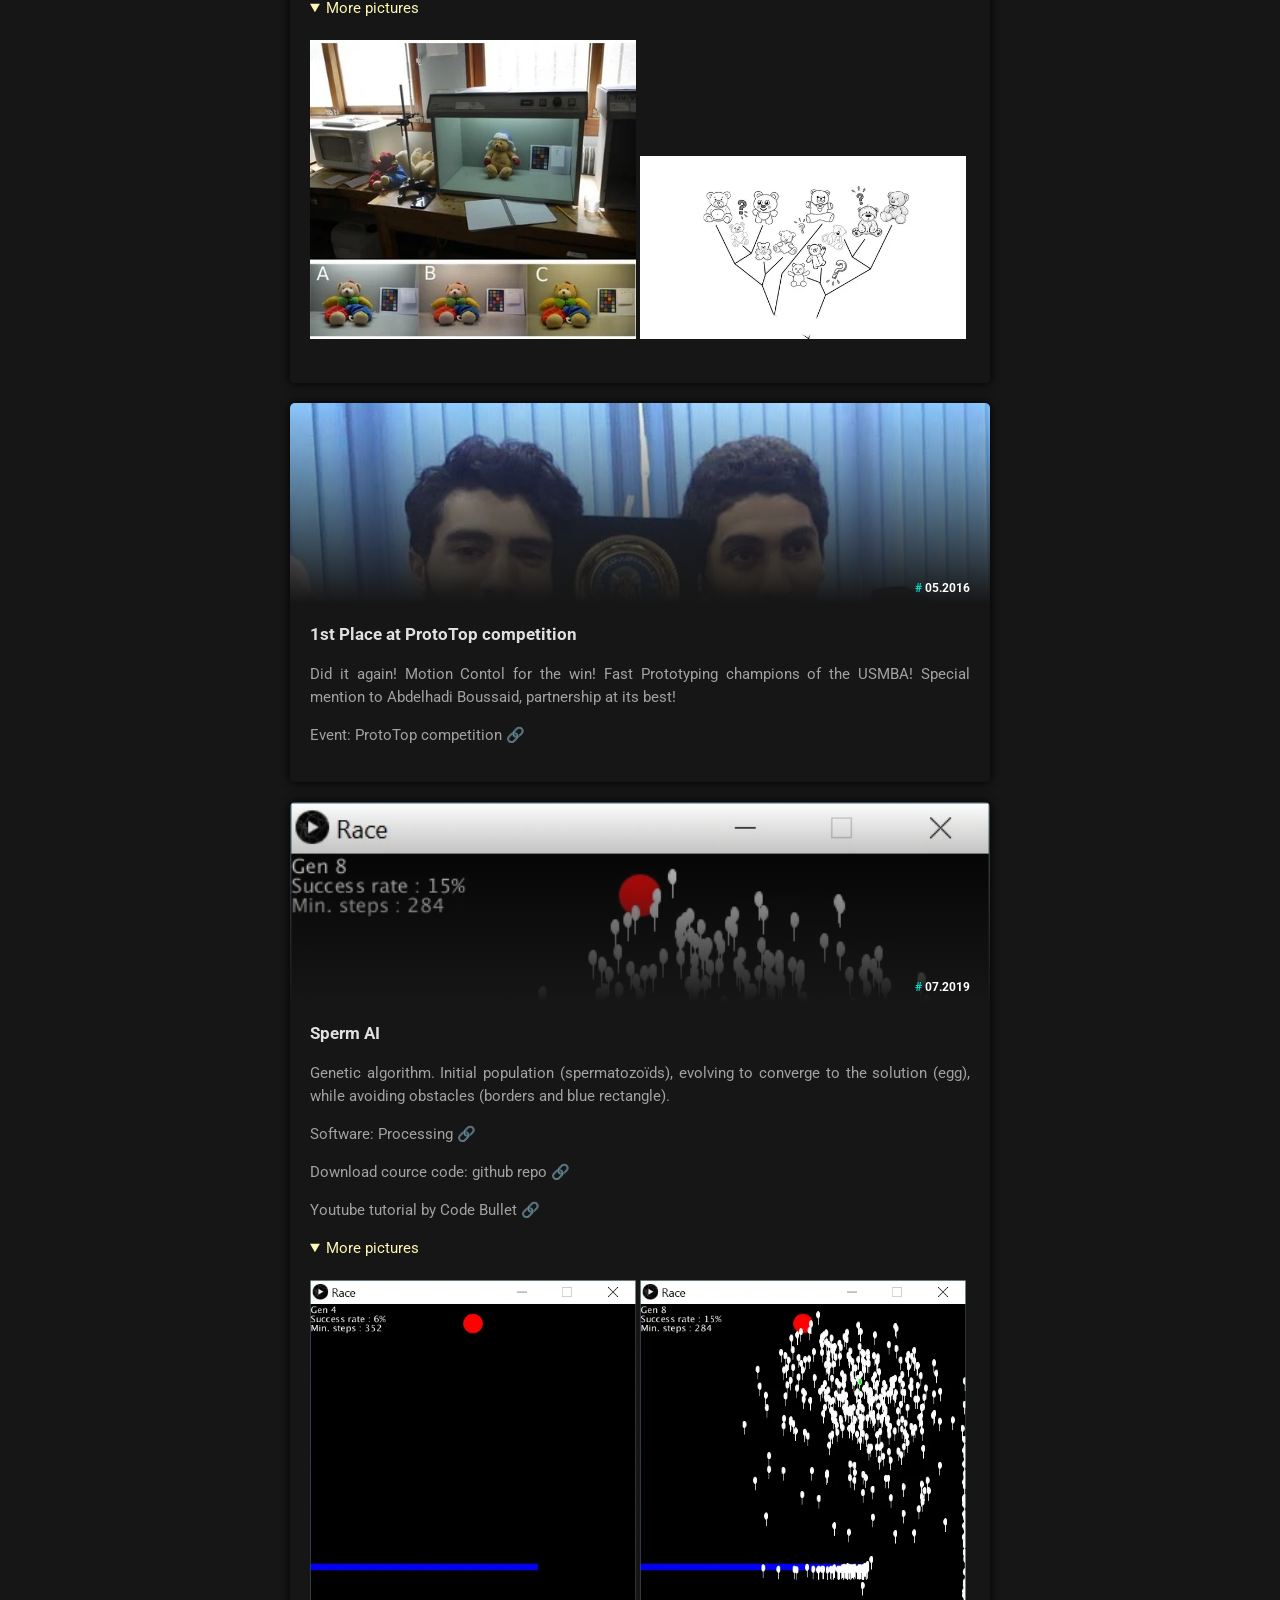
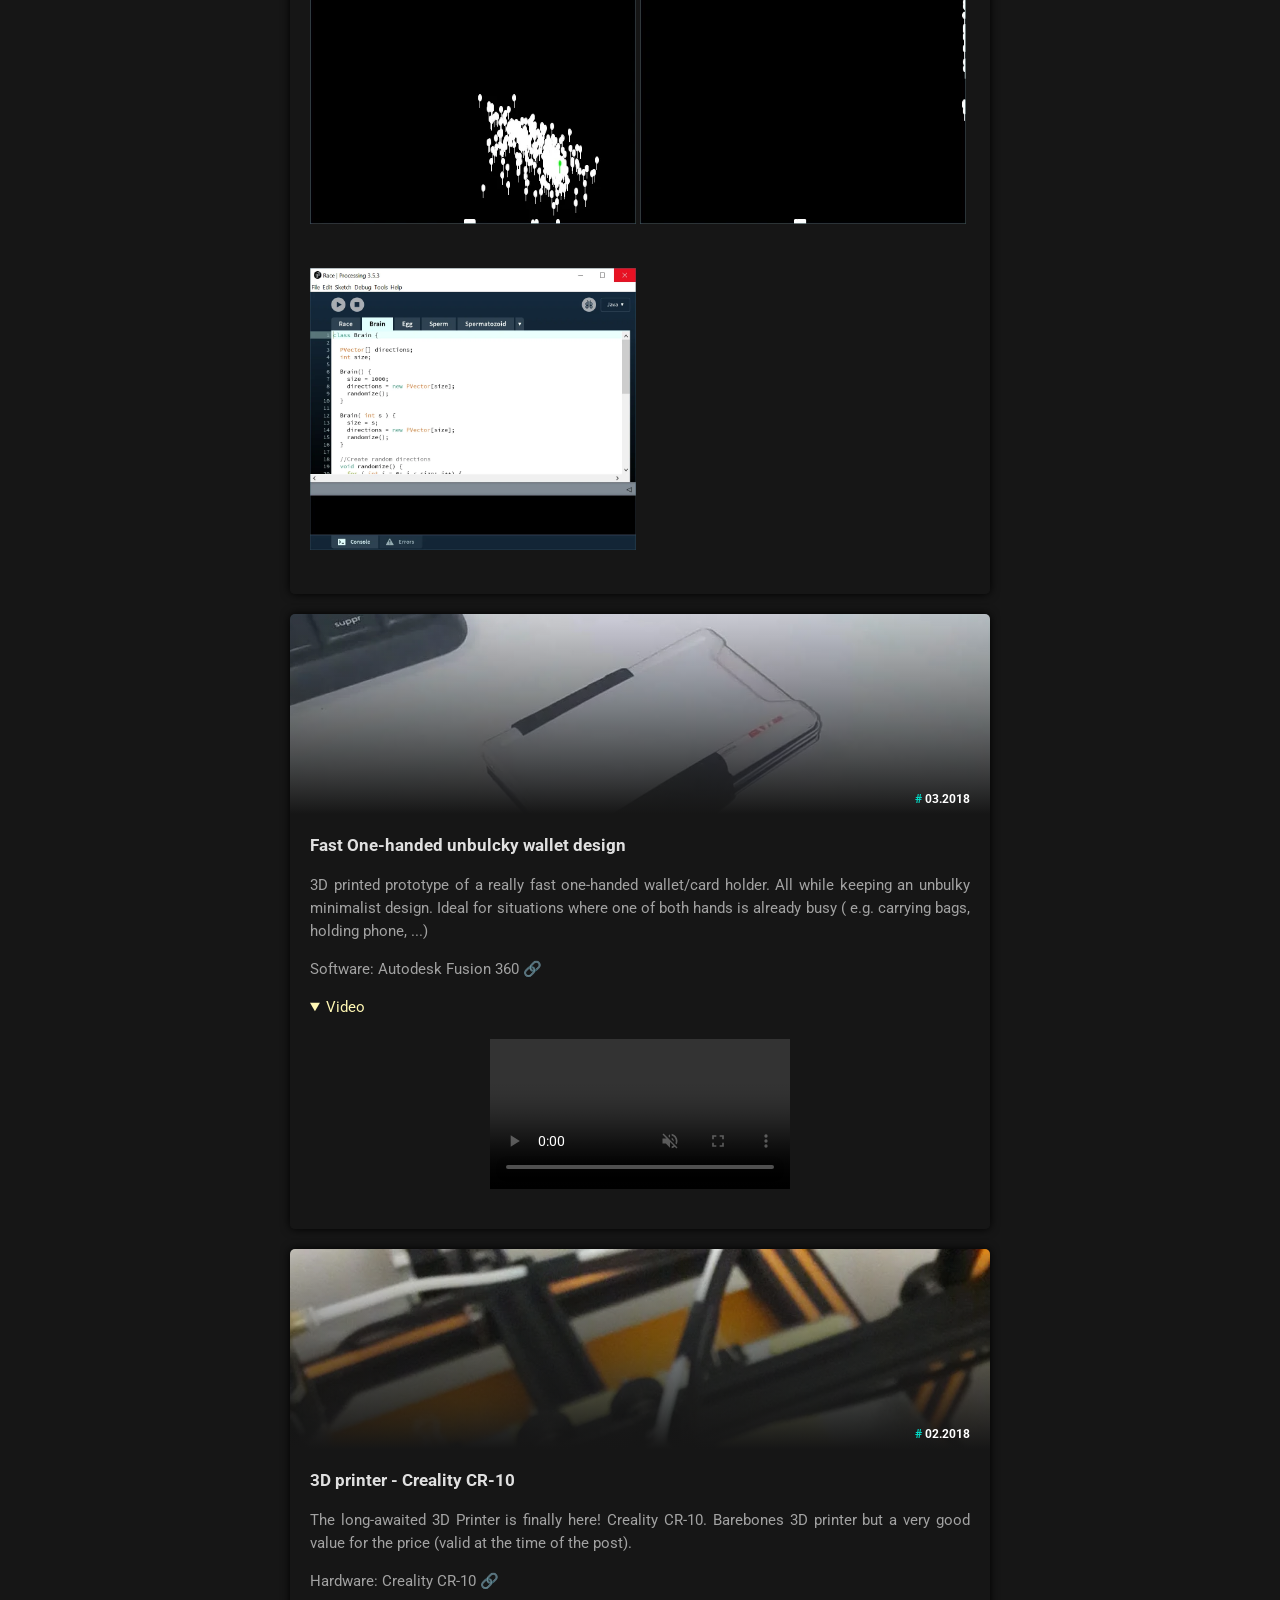
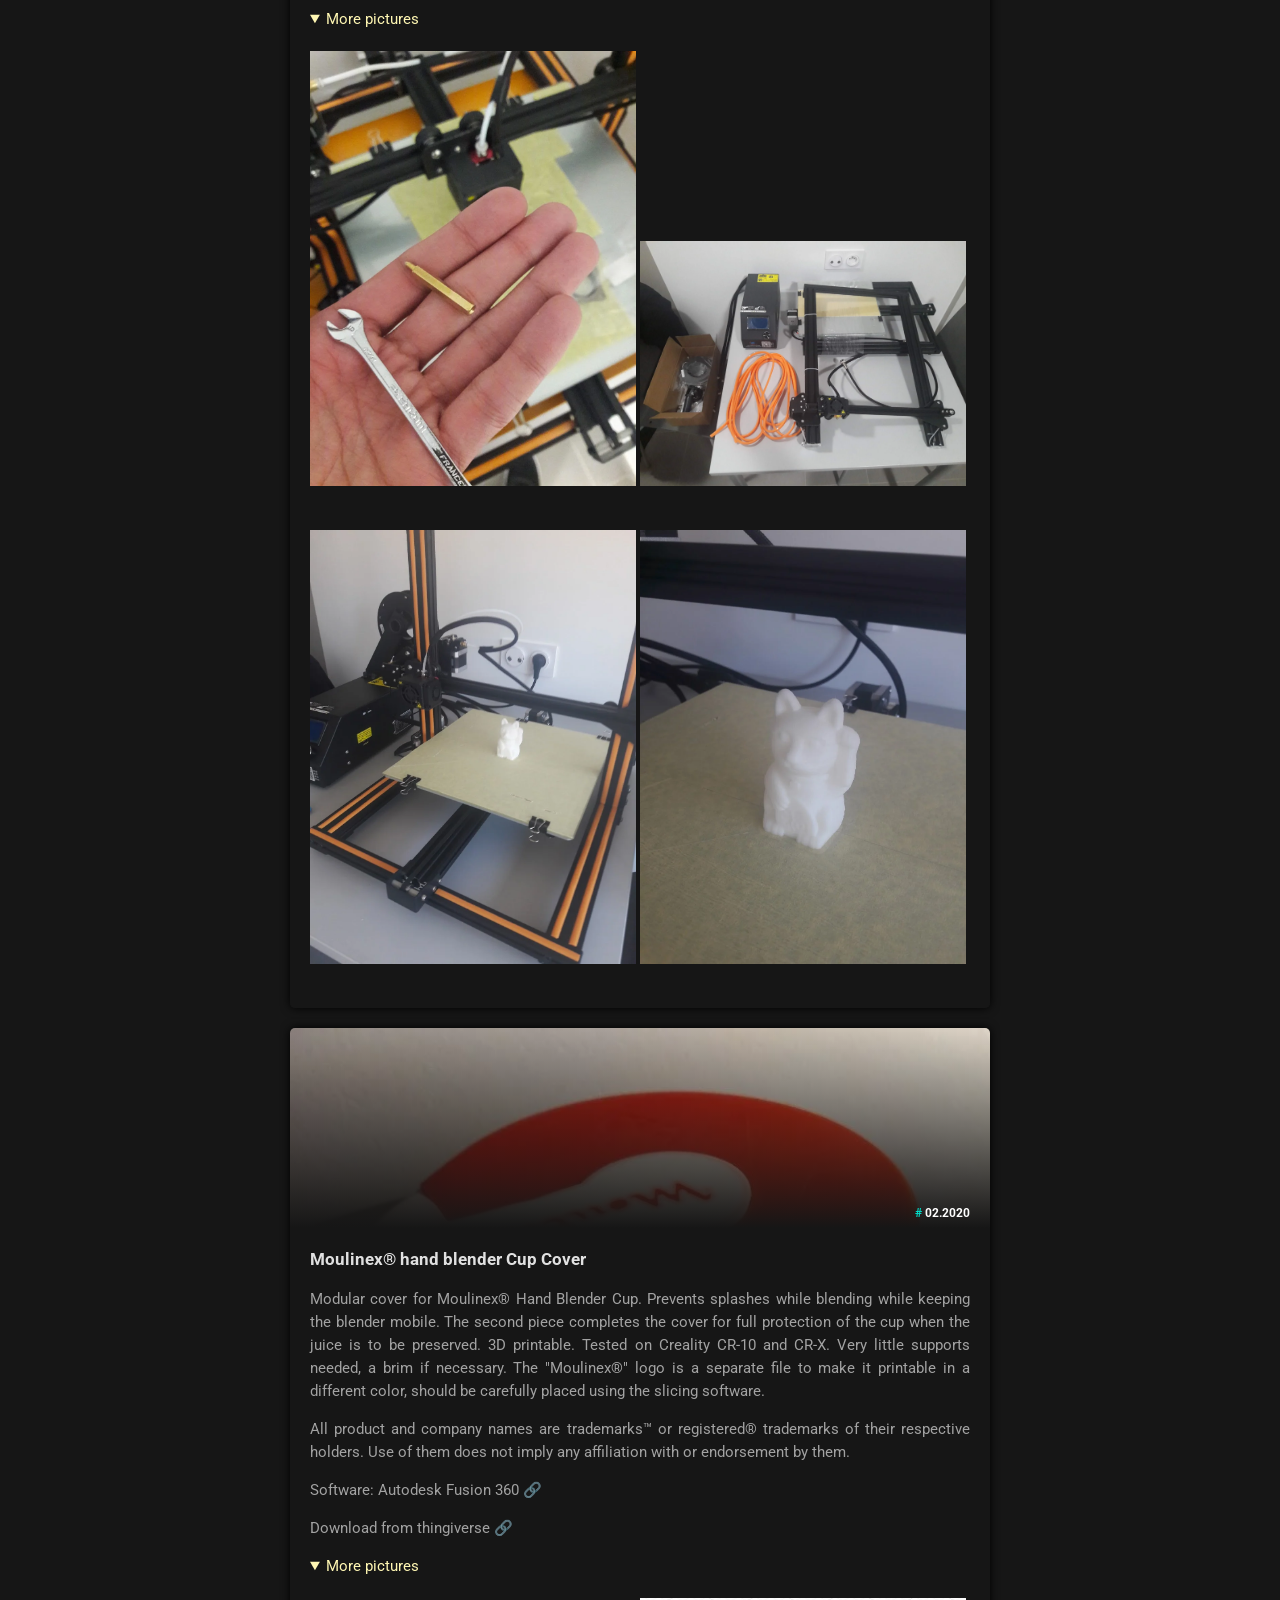
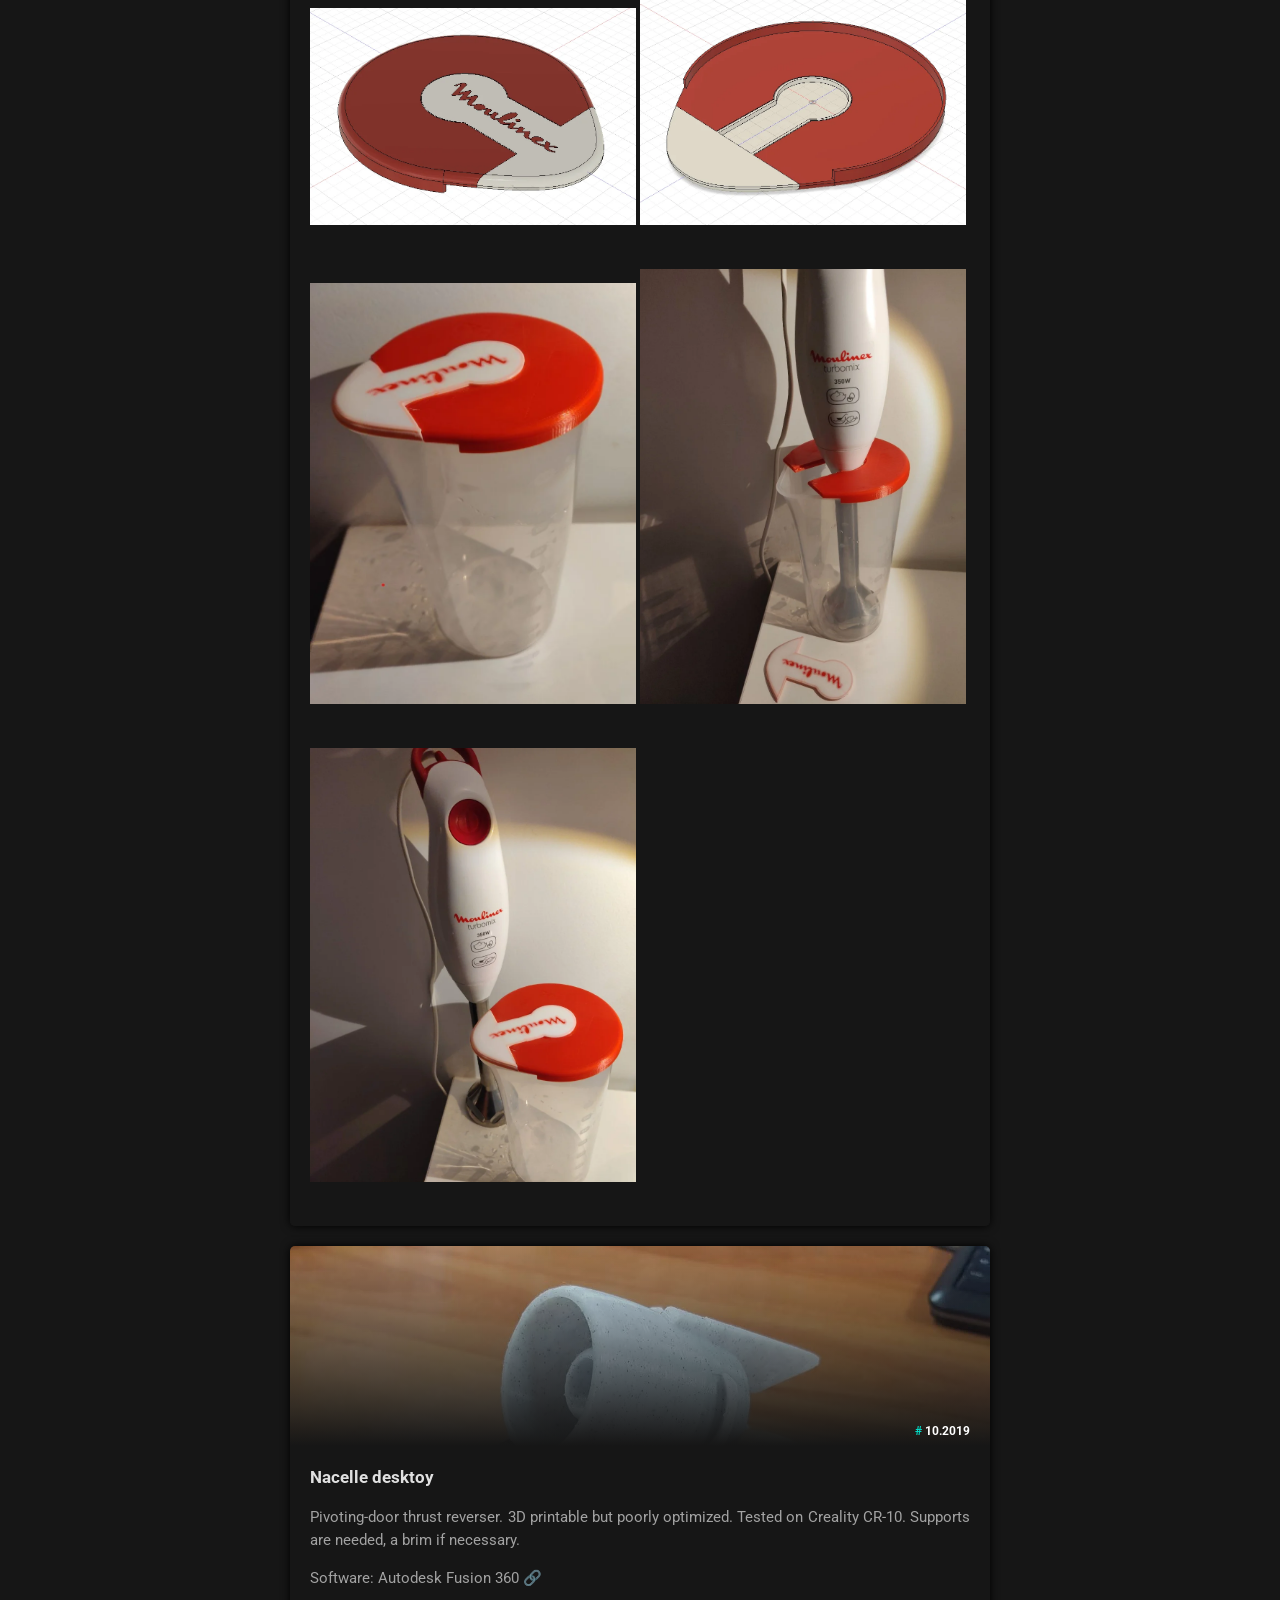
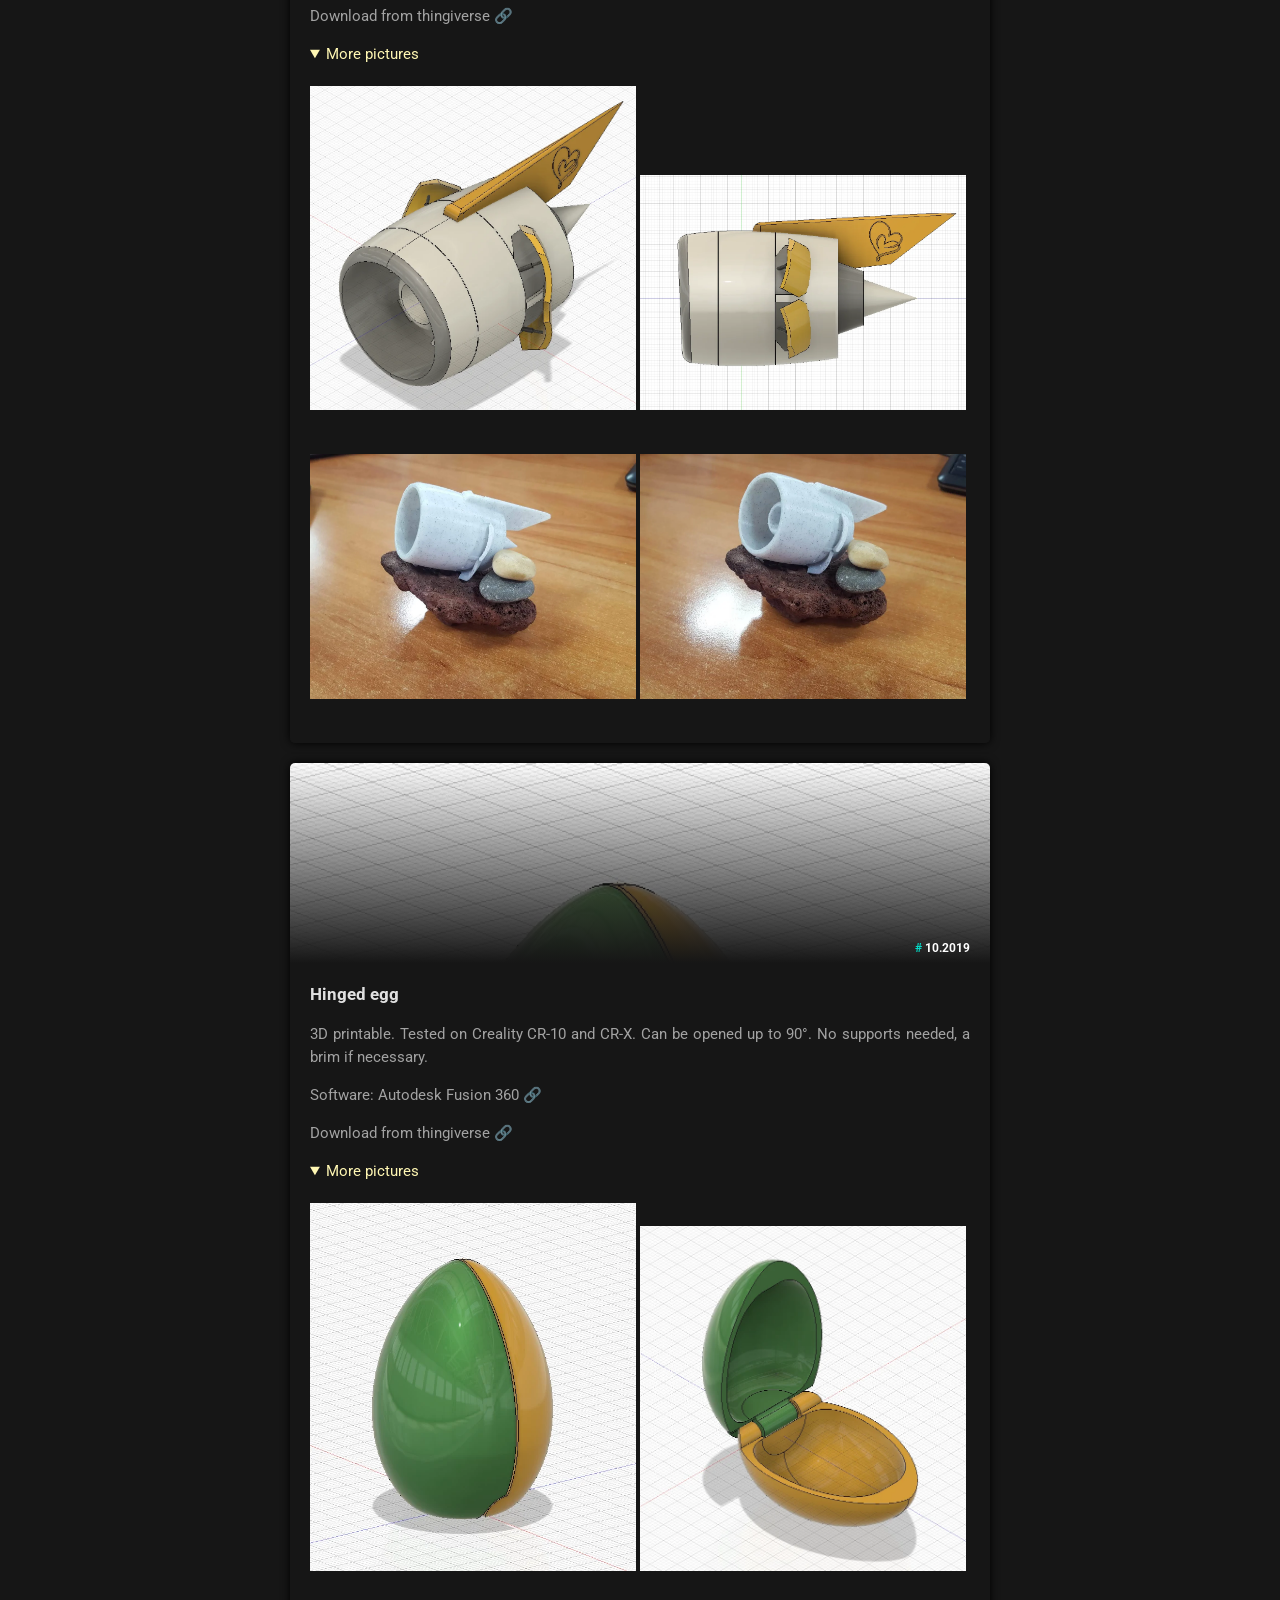
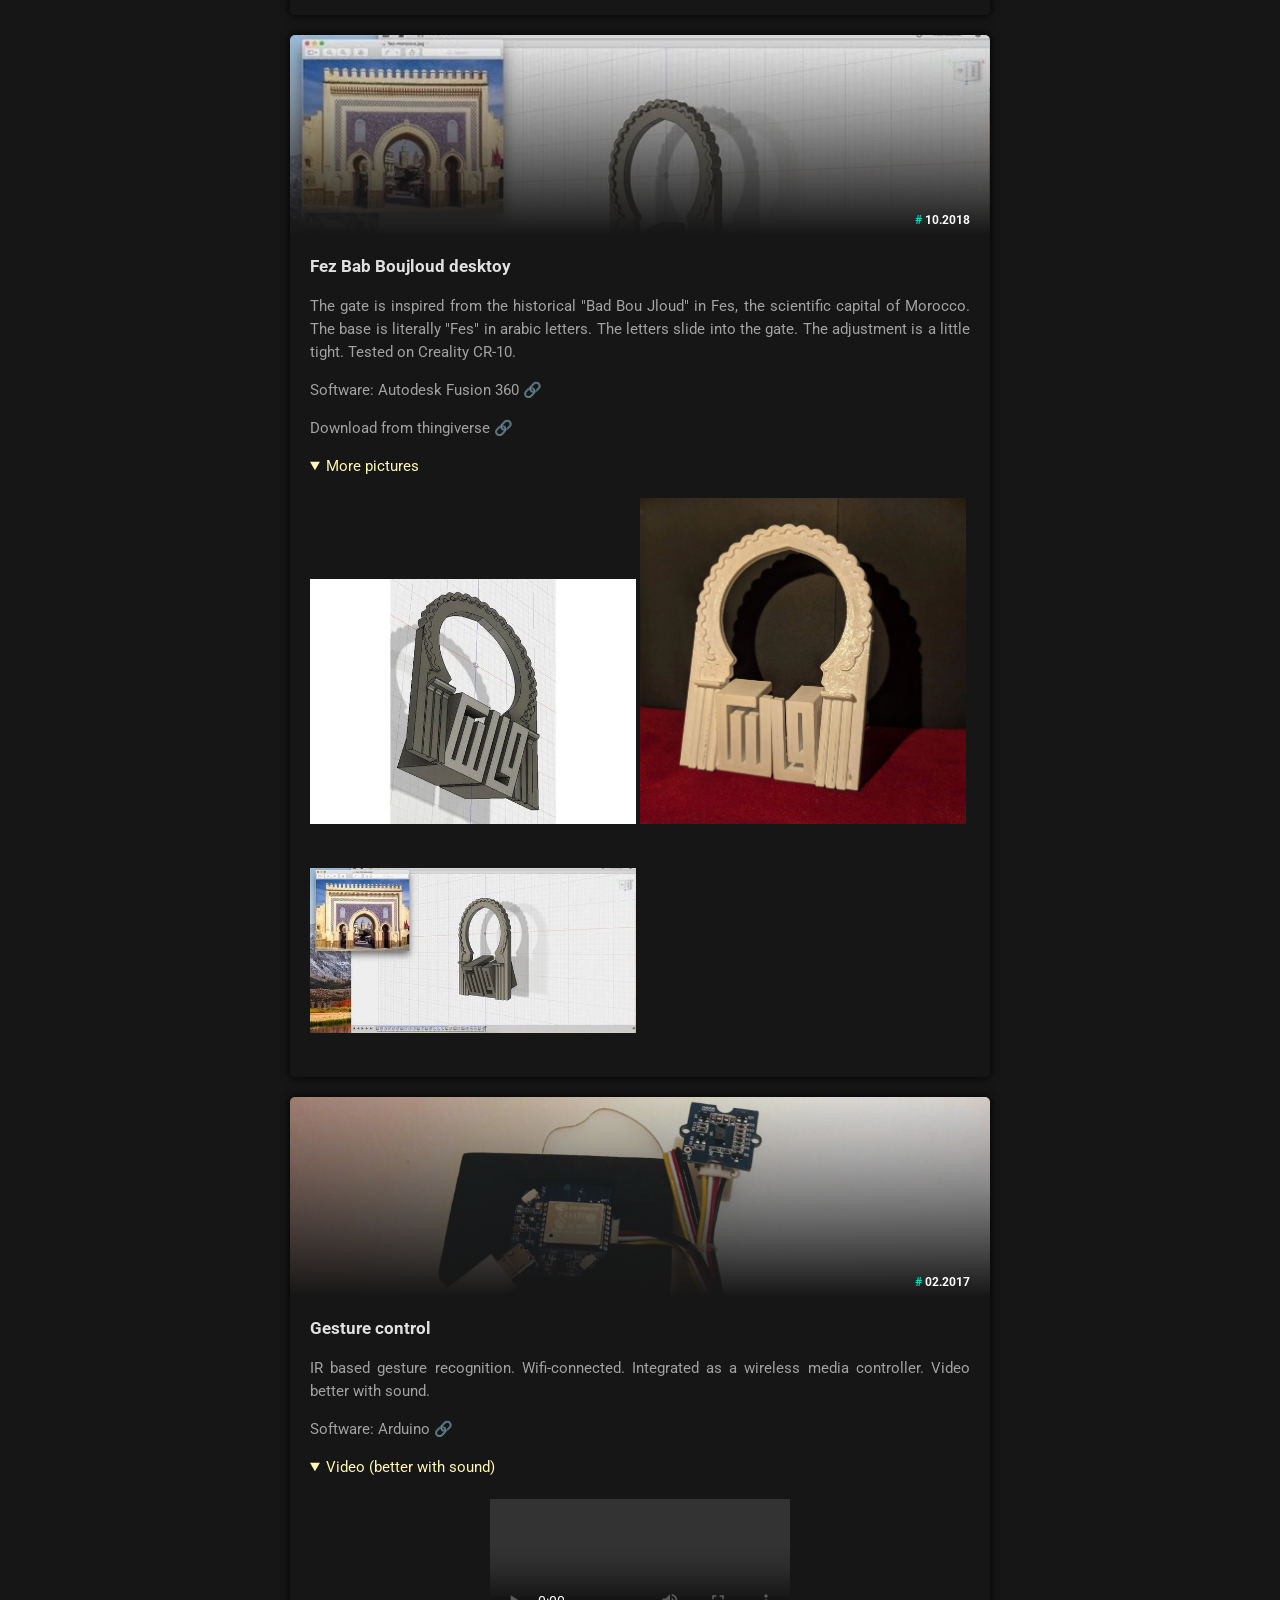
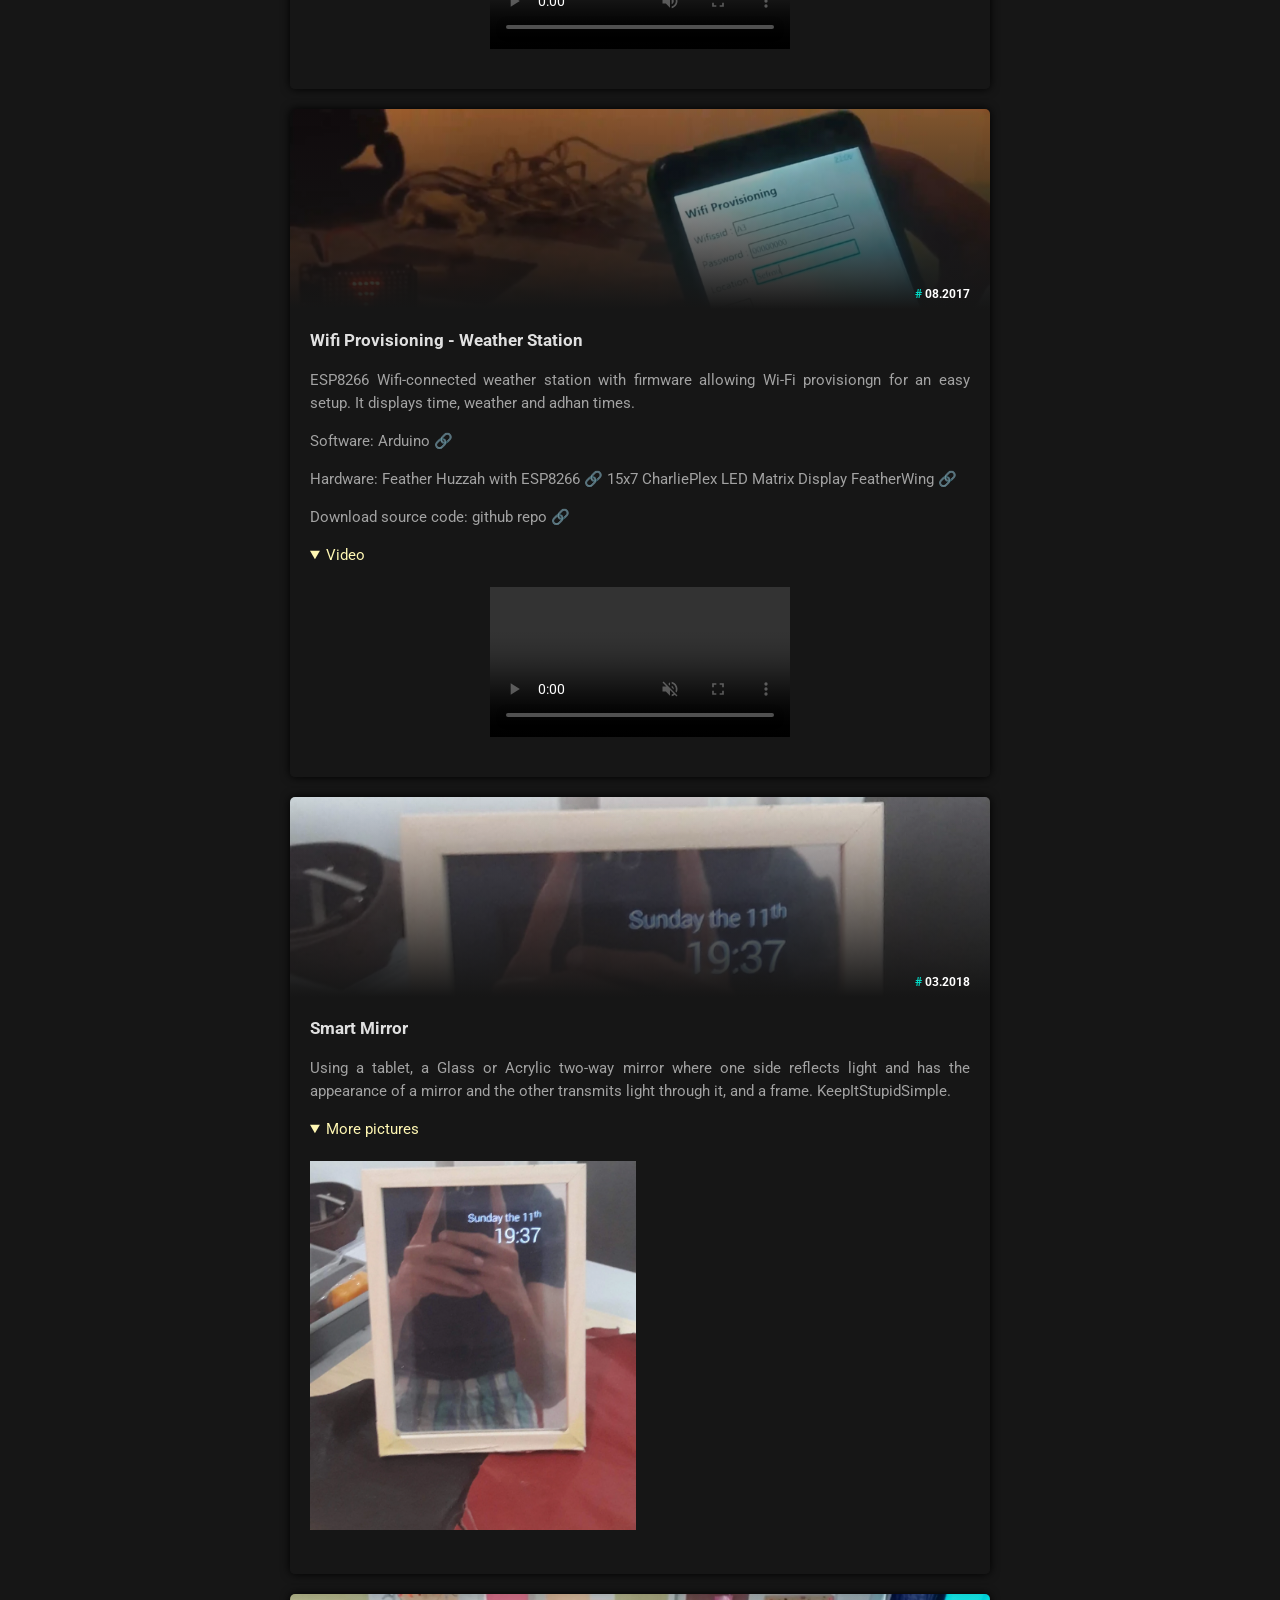
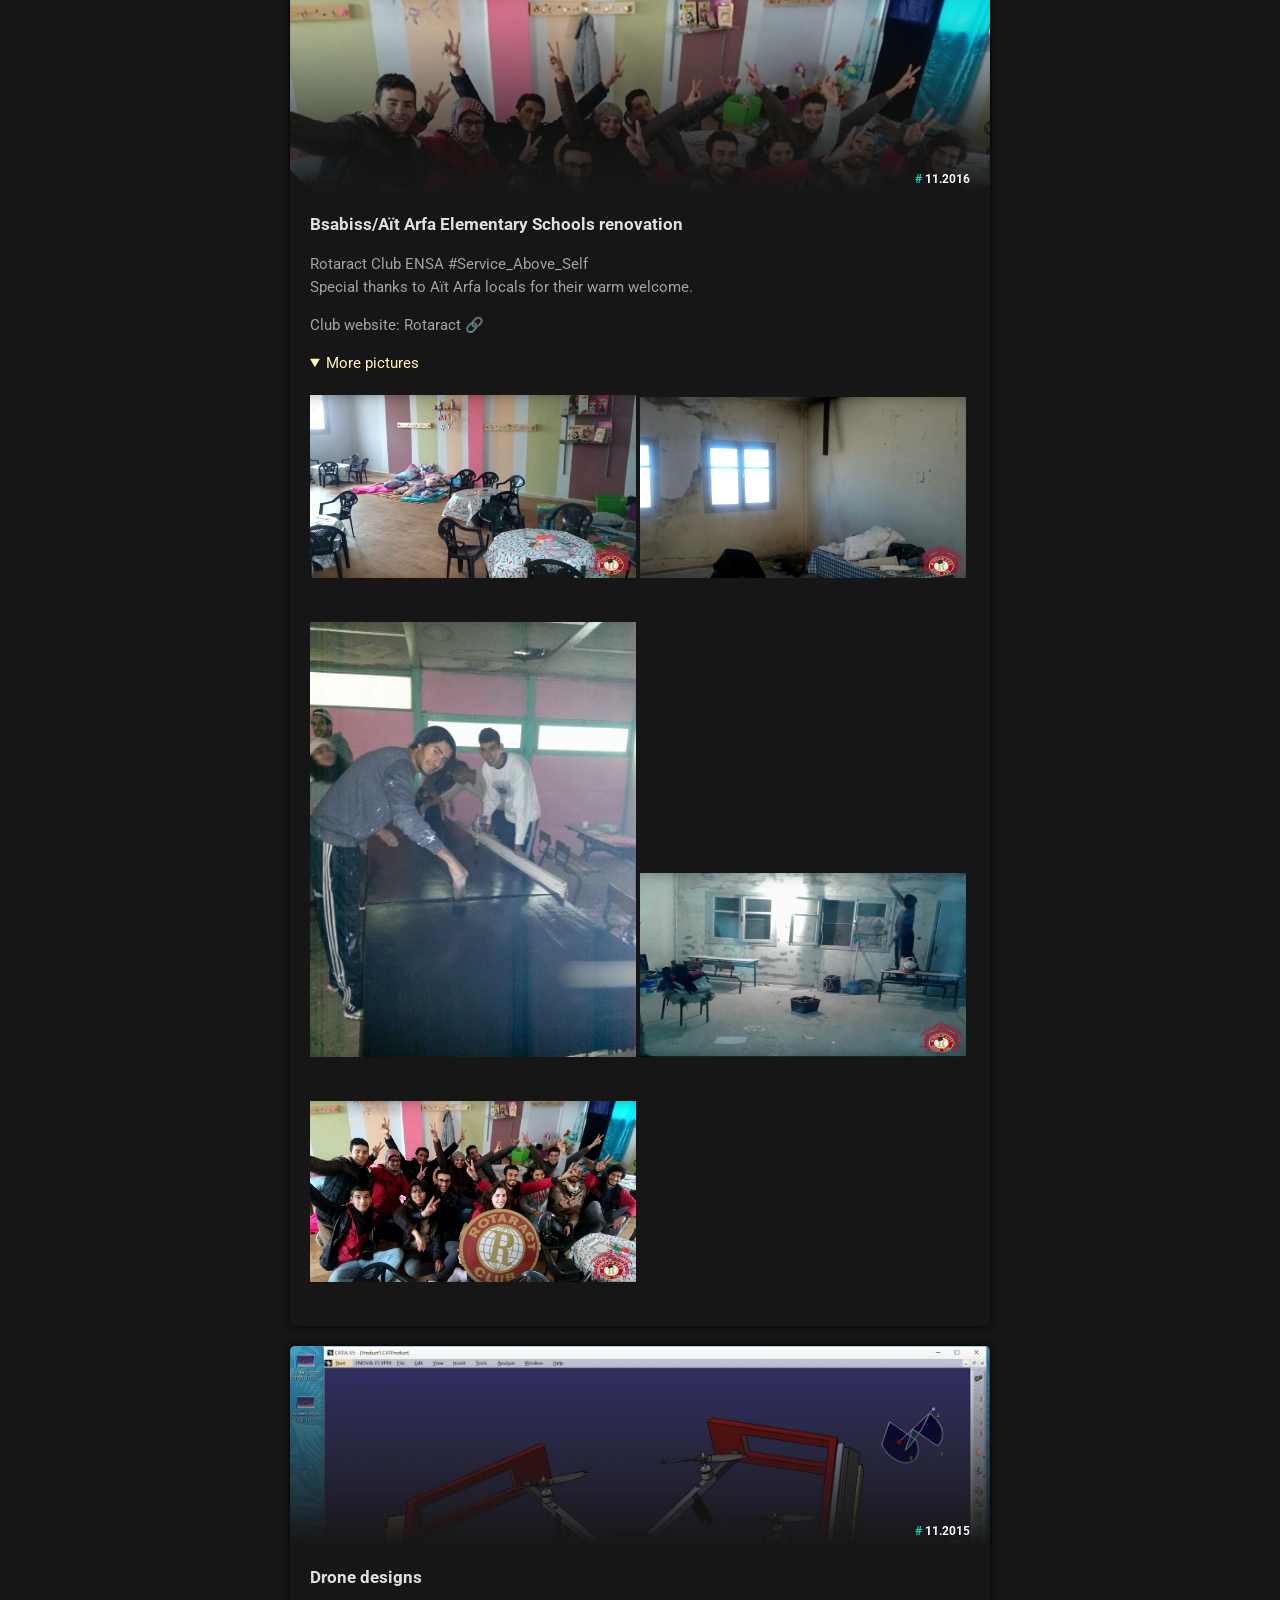
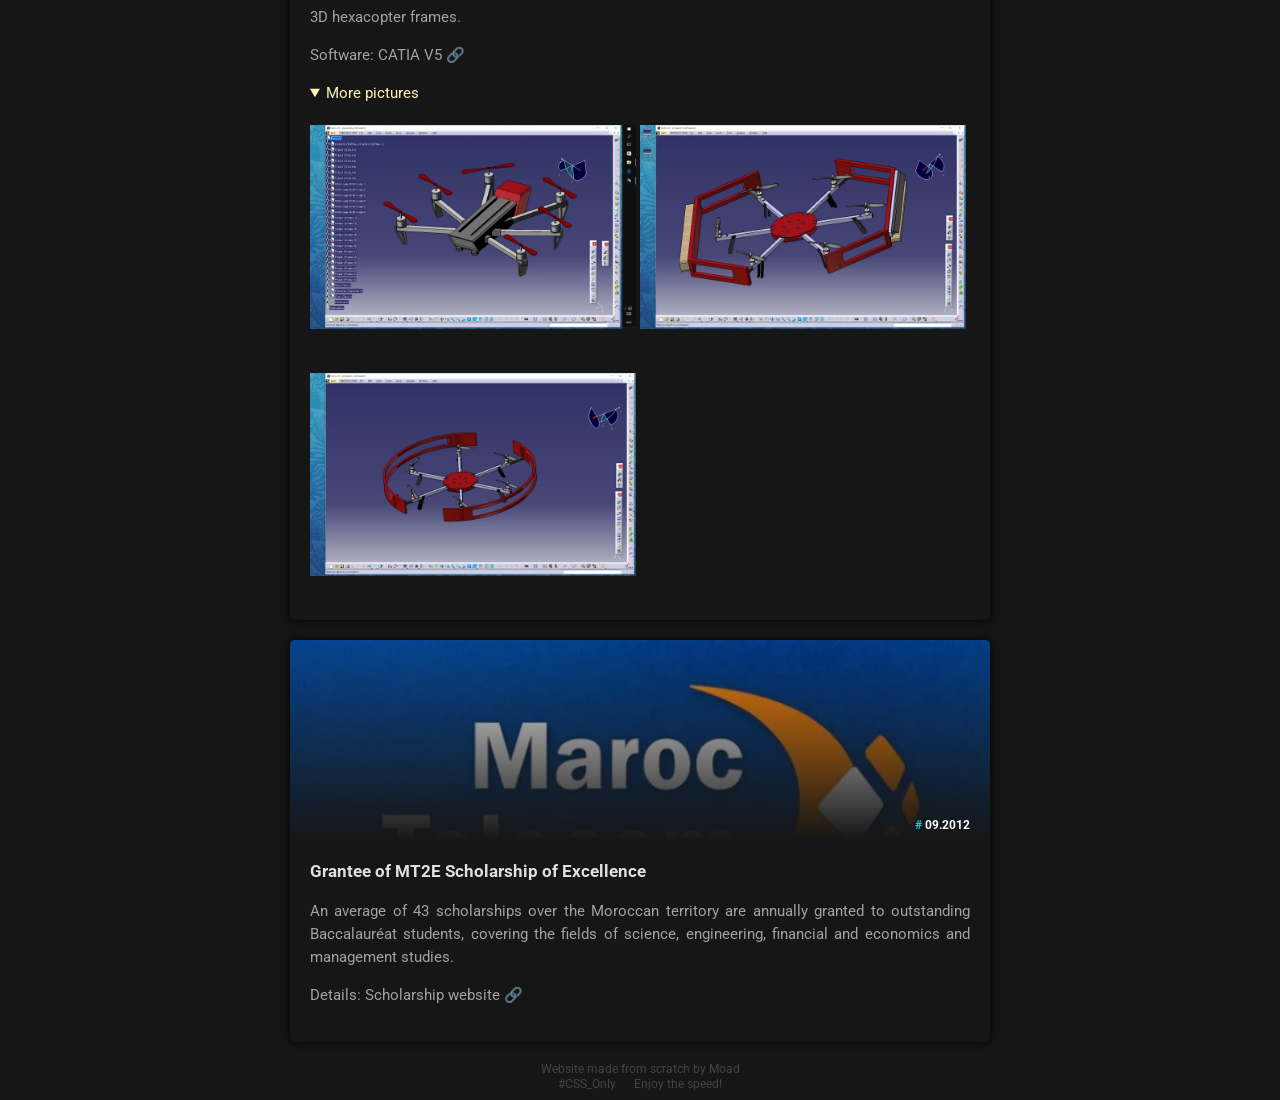
==== commit 231e6597: "details/summary open by default" ====
--- a/index.html
+++ b/index.html
@@ -34,7 +34,7 @@
 		<p>Events: <a href="https://startupweekend.org/" target="_blank">Startup Weekend</a> <a href="https://startupistanbul.com/" target="_blank">Startup Istanbul</a></br>
 		Article (in french): <a href="https://www.therollingnotes.com/2016/02/12/startup-weekend-marrakech/" target="_blank">They are talking about us.</a></p>
 		
-		 <details class="details-img">
+		 <details class="details-img" open>
 			<summary>More pictures</summary>
 			<img class="more-img" loading="lazy" src="./images/SW2.webp">
 			<img class="more-img" loading="lazy" src="./images/SW3.webp">
@@ -54,7 +54,7 @@
 
 		<p>The results of the experiment will shed light on the scientific study of an affective object on two axes (morphological and emotional), making it possible to classify specimens according to their ability to trigger emotions in children and adults. The statistical techniques used for these investigations are those used in the field of living studies (aesthetics of coral ecosystems for example) or cognitive psychology (evaluation of the attractiveness of faces under different experimental conditions, children's emotions following various stimuli, etc.).</p>
 		<p>Article (EN/FR): <a href="https://nuitdeschercheurs-france.eu/?GrandeExperience2019" target="_blank">They are talking about us.</a></p>
-		<details class="details-img">
+		<details class="details-img" open>
 			<summary>More pictures</summary>
 			<img class="more-img" loading="lazy" src="./images/nounours2.webp">
 			<img class="more-img" loading="lazy" src="./images/nounours3.webp">
@@ -79,7 +79,7 @@
 		<p>Software: <a href="https://processing.org/" target="_blank">Processing</a></p>
 		<p>Download cource code: <a href="https://github.com/moadessabbar/SpermAI" target="_blank">github repo</a></p>
 		<p><a href="https://www.youtube.com/watch?v=BOZfhUcNiqk" target="_blank">Youtube tutorial by Code Bullet</a></p>
-		<details class="details-img">
+		<details class="details-img" open>
 			<summary>More pictures</summary>
 			<img class="more-img" loading="lazy" src="./images/gen1.webp">
 			<img class="more-img" loading="lazy" src="./images/gen2.webp">
@@ -94,7 +94,7 @@
 		<h3>Fast One-handed unbulcky wallet design</h3>
 		<p>3D printed prototype of a really fast one-handed wallet/card holder. All while keeping an unbulky minimalist design. Ideal for situations where one of both hands is already busy ( e.g. carrying bags, holding phone, ...)</p>
 		<p>Software: <a href="https://www.autodesk.com/products/fusion-360/overview#banner" target="_blank">Autodesk Fusion 360</a></p>
-		<details class="details-vid">
+		<details class="details-vid" open>
 			<summary>Video</summary>
 			<video class="more-vid" controls loop  muted>
 			  <source src="./videos/wallet.mp4" type="video/mp4">
@@ -110,7 +110,7 @@
 		<h3>3D printer - Creality CR-10</h3>
 		<p>The long-awaited 3D Printer is finally here! Creality CR-10. Barebones 3D printer but a very good value for the price (valid at the time of the post).</p>
 		<p>Hardware: <a href="https://www.creality3dshop.eu/collections/cr-series-3d-printer/products/creality-cr-10-3d-printer-prusa-i3-diy-kit-aluminum-large-print-size-300x300x400mm" target="_blank">Creality CR-10</a></p>
-		<details class="details-img">
+		<details class="details-img" open>
 			<summary>More pictures</summary>
 			<img class="more-img" loading="lazy" src="./images/printer4.webp">
 			<img class="more-img" loading="lazy" src="./images/printer1.webp">
@@ -129,7 +129,7 @@
 		</p>
 		<p>Software: <a href="https://www.autodesk.com/products/fusion-360/overview#banner" target="_blank">Autodesk Fusion 360</a></p>
 		<p><a href="https://www.thingiverse.com/thing:4272373" target="_blank">Download from thingiverse</a></p>
-		<details class="details-img">
+		<details class="details-img" open>
 			<summary>More pictures</summary>
 			<img class="more-img" loading="lazy" src="./images/moulinex1.webp">
 			<img class="more-img" loading="lazy" src="./images/moulinex2.webp">
@@ -147,7 +147,7 @@
 		<p>Pivoting-door thrust reverser. 3D printable but poorly optimized. Tested on Creality CR-10. Supports are needed, a brim if necessary.</p>
 		<p>Software: <a href="https://www.autodesk.com/products/fusion-360/overview#banner" target="_blank">Autodesk Fusion 360</a></p>
 		<p><a href="https://www.thingiverse.com/thing:4272340" target="_blank">Download from thingiverse</a></p>
-		<details class="details-img">
+		<details class="details-img" open>
 			<summary>More pictures</summary>
 			<img class="more-img" loading="lazy" src="./images/nacelle1.webp">
 			<img class="more-img" loading="lazy" src="./images/nacelle2.webp">
@@ -164,7 +164,7 @@
 		<p>3D printable. Tested on Creality CR-10 and CR-X. Can be opened up to 90°. No supports needed, a brim if necessary.</p>
 		<p>Software: <a href="https://www.autodesk.com/products/fusion-360/overview#banner" target="_blank">Autodesk Fusion 360</a></p>
 		<p><a href="https://www.thingiverse.com/thing:4272383" target="_blank">Download from thingiverse</a></p>
-		<details class="details-img">
+		<details class="details-img" open>
 			<summary>More pictures</summary>
 			<img class="more-img" loading="lazy" src="./images/hinged_egg1.webp">
 			<img class="more-img" loading="lazy" src="./images/hinged_egg2.webp">
@@ -180,7 +180,7 @@
 		The letters slide into the gate. The adjustment is a little tight. Tested on Creality CR-10.</p>
 		<p>Software: <a href="https://www.autodesk.com/products/fusion-360/overview#banner" target="_blank">Autodesk Fusion 360</a></p>
 		<p><a href="https://www.thingiverse.com/thing:3168420" target="_blank">Download from thingiverse</a></p>
-		<details class="details-img">
+		<details class="details-img" open>
 			<summary>More pictures</summary>
 			<img class="more-img" loading="lazy" src="./images/fez1.webp">
 			<img class="more-img" loading="lazy" src="./images/fez3.webp">
@@ -195,7 +195,7 @@
 		<h3>Gesture control</h3>
 		<p>IR based gesture recognition. Wifi-connected. Integrated as a wireless media controller. Video better with sound.</p>
 		<p>Software: <a href="https://www.arduino.cc/" target="_blank">Arduino</a></p>
-		<details class="details-vid">
+		<details class="details-vid" open>
 			<summary>Video (better with sound)</summary>
 			<video class="more-vid" controls loop >
 			  <source src="./videos/gesture.mp4" type="video/mp4">
@@ -213,7 +213,7 @@
 		<p>Software: <a href="https://www.arduino.cc/" target="_blank">Arduino</a></p>
 		<p>Hardware: <a href="https://www.adafruit.com/product/2821" target="_blank">Feather Huzzah with ESP8266</a> <a href="https://www.adafruit.com/product/3134" target="_blank"> 15x7 CharliePlex LED Matrix Display FeatherWing</a></p>
 		<p>Download source code: <a href="https://github.com/moadessabbar/Weatherino" target="_blank">github repo</a></p>
-		<details class="details-vid">
+		<details class="details-vid" open>
 			<summary>Video</summary>
 			<video class="more-vid" controls loop  muted>
 			  <source src="./videos/wifi_provisioning.mp4" type="video/mp4">
@@ -228,7 +228,7 @@
 		<h6>03.2018</h6>
 		<h3>Smart Mirror</h3>
 		<p>Using a tablet, a Glass or Acrylic two-way mirror where one side reflects light and has the appearance of a mirror and the other transmits light through it, and a frame. KeepItStupidSimple.</p>
-		<details class="details-img">
+		<details class="details-img" open>
 			<summary>More pictures</summary>
 			<img class="more-img" loading="lazy" src="./images/mirror.webp">
 		</details> 
@@ -242,7 +242,7 @@
 		<p>Rotaract Club ENSA #Service_Above_Self</br>
 		Special thanks to Aït Arfa locals for their warm welcome.</p>
 		<p>Club website: <a href="https://www.rotary.org/en/get-involved/rotaract-clubs?gclid=Cj0KCQiAn8nuBRCzARIsAJcdIfOLDqCzZlYASJnVE8rsb4gZpM_kuur6jbyZxWwqQ8kAEdUEHRRJhewaAo4MEALw_wcB" target="_blank">Rotaract</a></p>
-		<details class="details-img">
+		<details class="details-img" open>
 			<summary>More pictures</summary>
 			<img class="more-img" loading="lazy" src="./images/RC2.webp">
 			<img class="more-img" loading="lazy" src="./images/RC1.webp">
@@ -259,7 +259,7 @@
 		<h3>Drone designs</h3>
 		<p>3D hexacopter frames.</p>
 		<p>Software: <a href="https://www.3ds.com/products-services/catia/" target="_blank">CATIA V5</a></p>
-		<details class="details-img">
+		<details class="details-img" open>
 			<summary>More pictures</summary>
 			<img class="more-img" loading="lazy" src="./images/drone1.webp">
 			<img class="more-img" loading="lazy" src="./images/drone2.webp">
